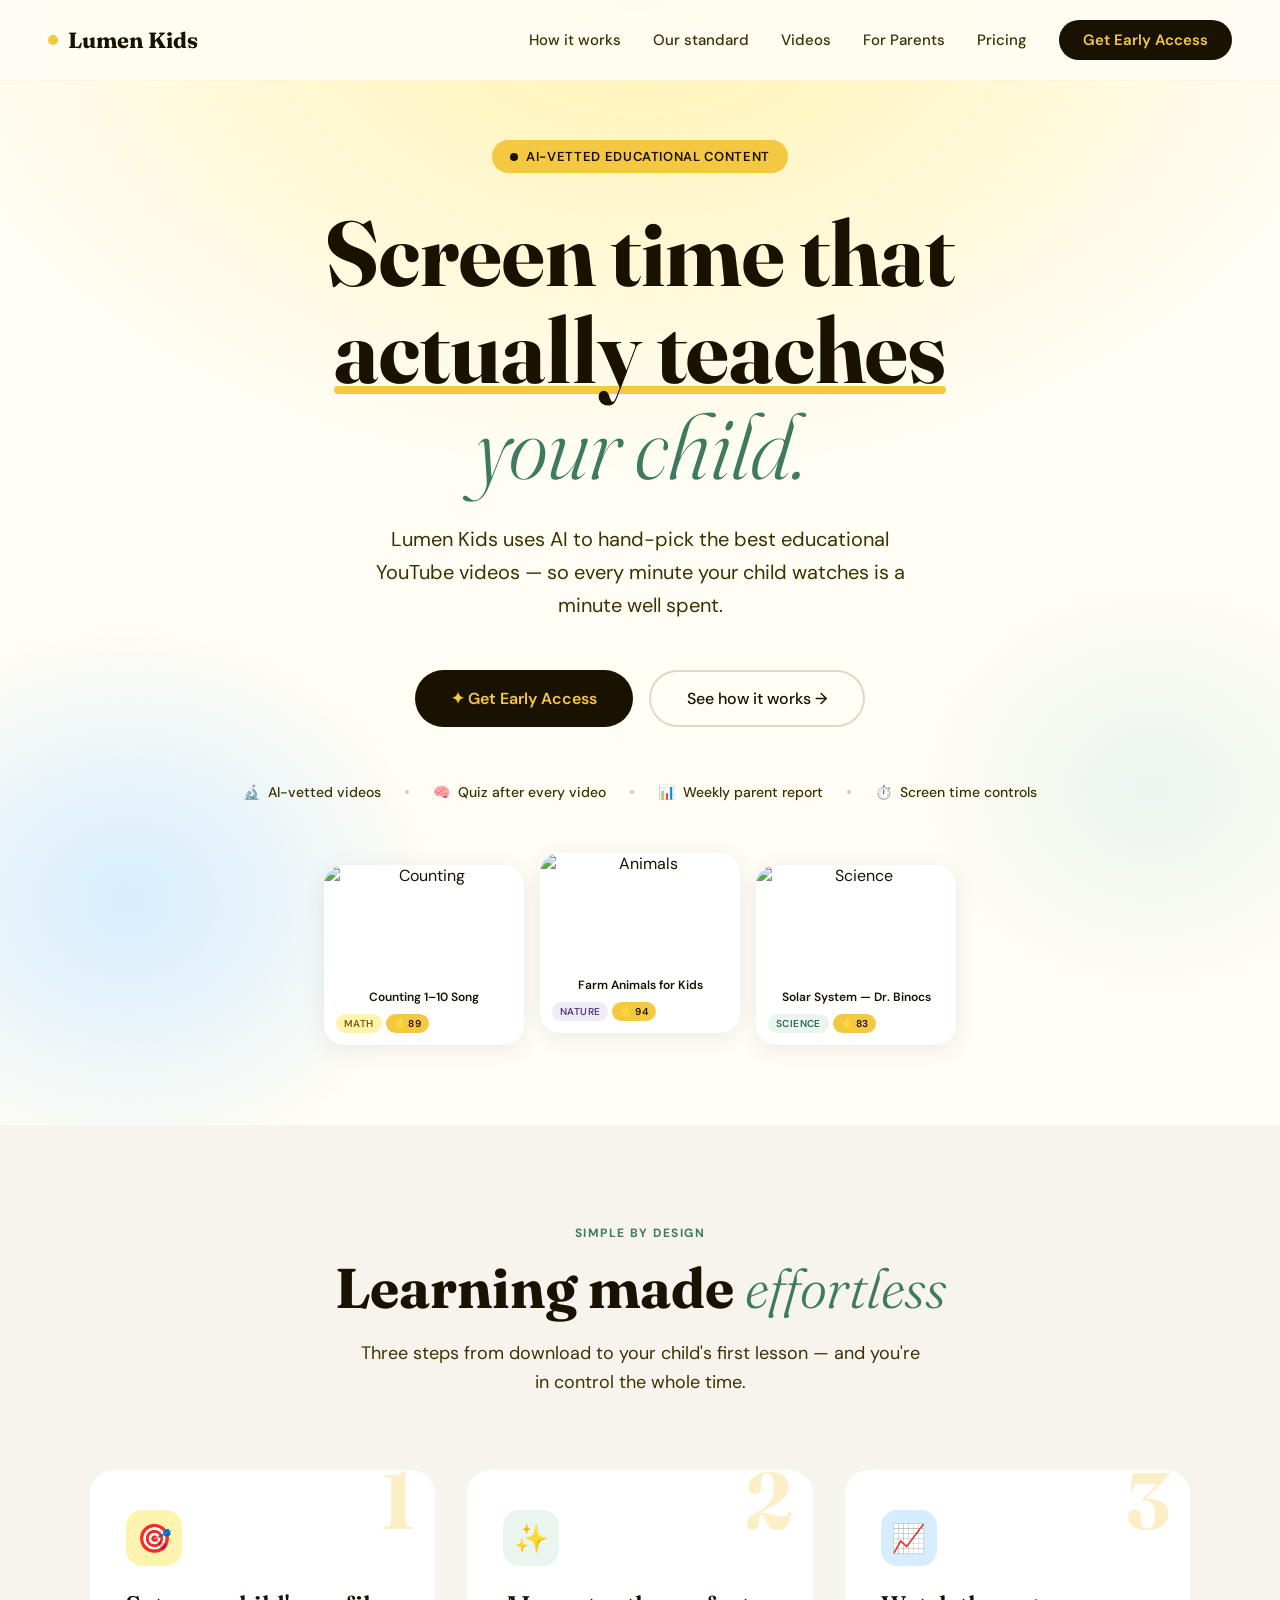
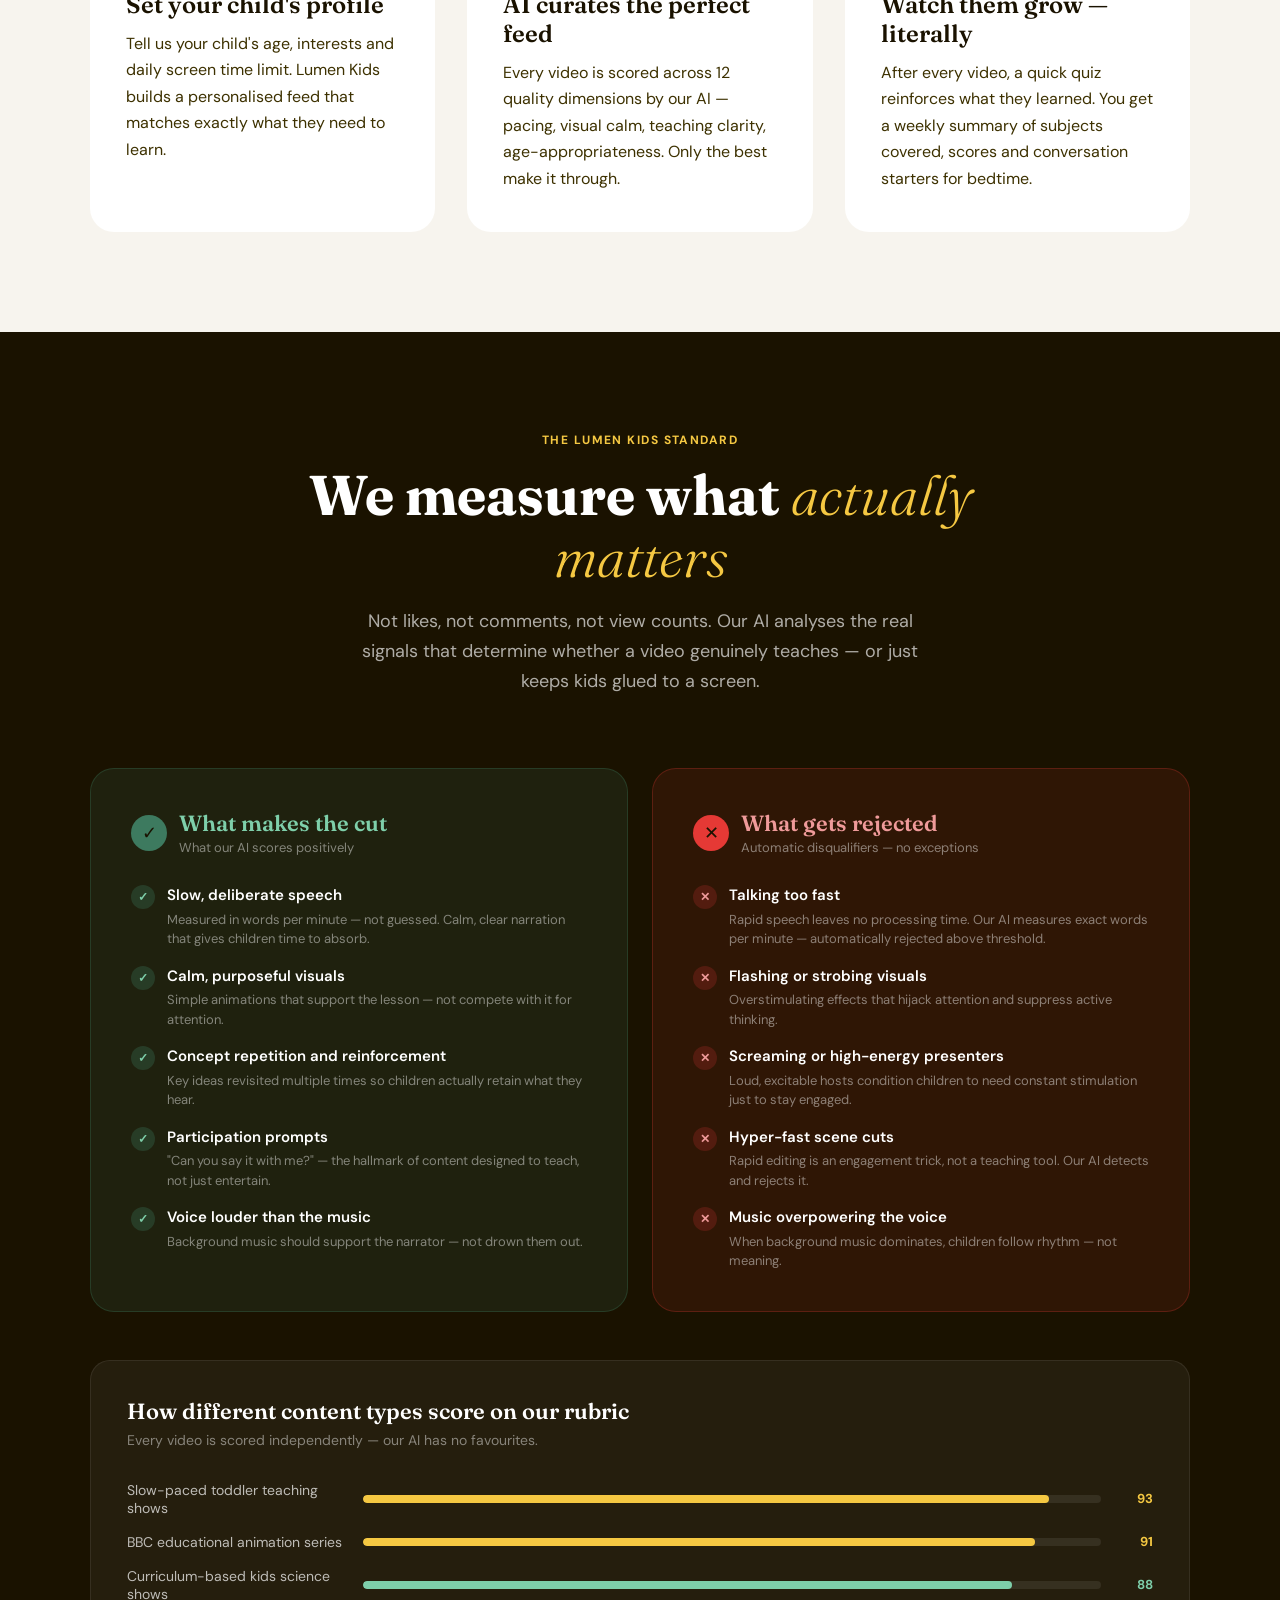
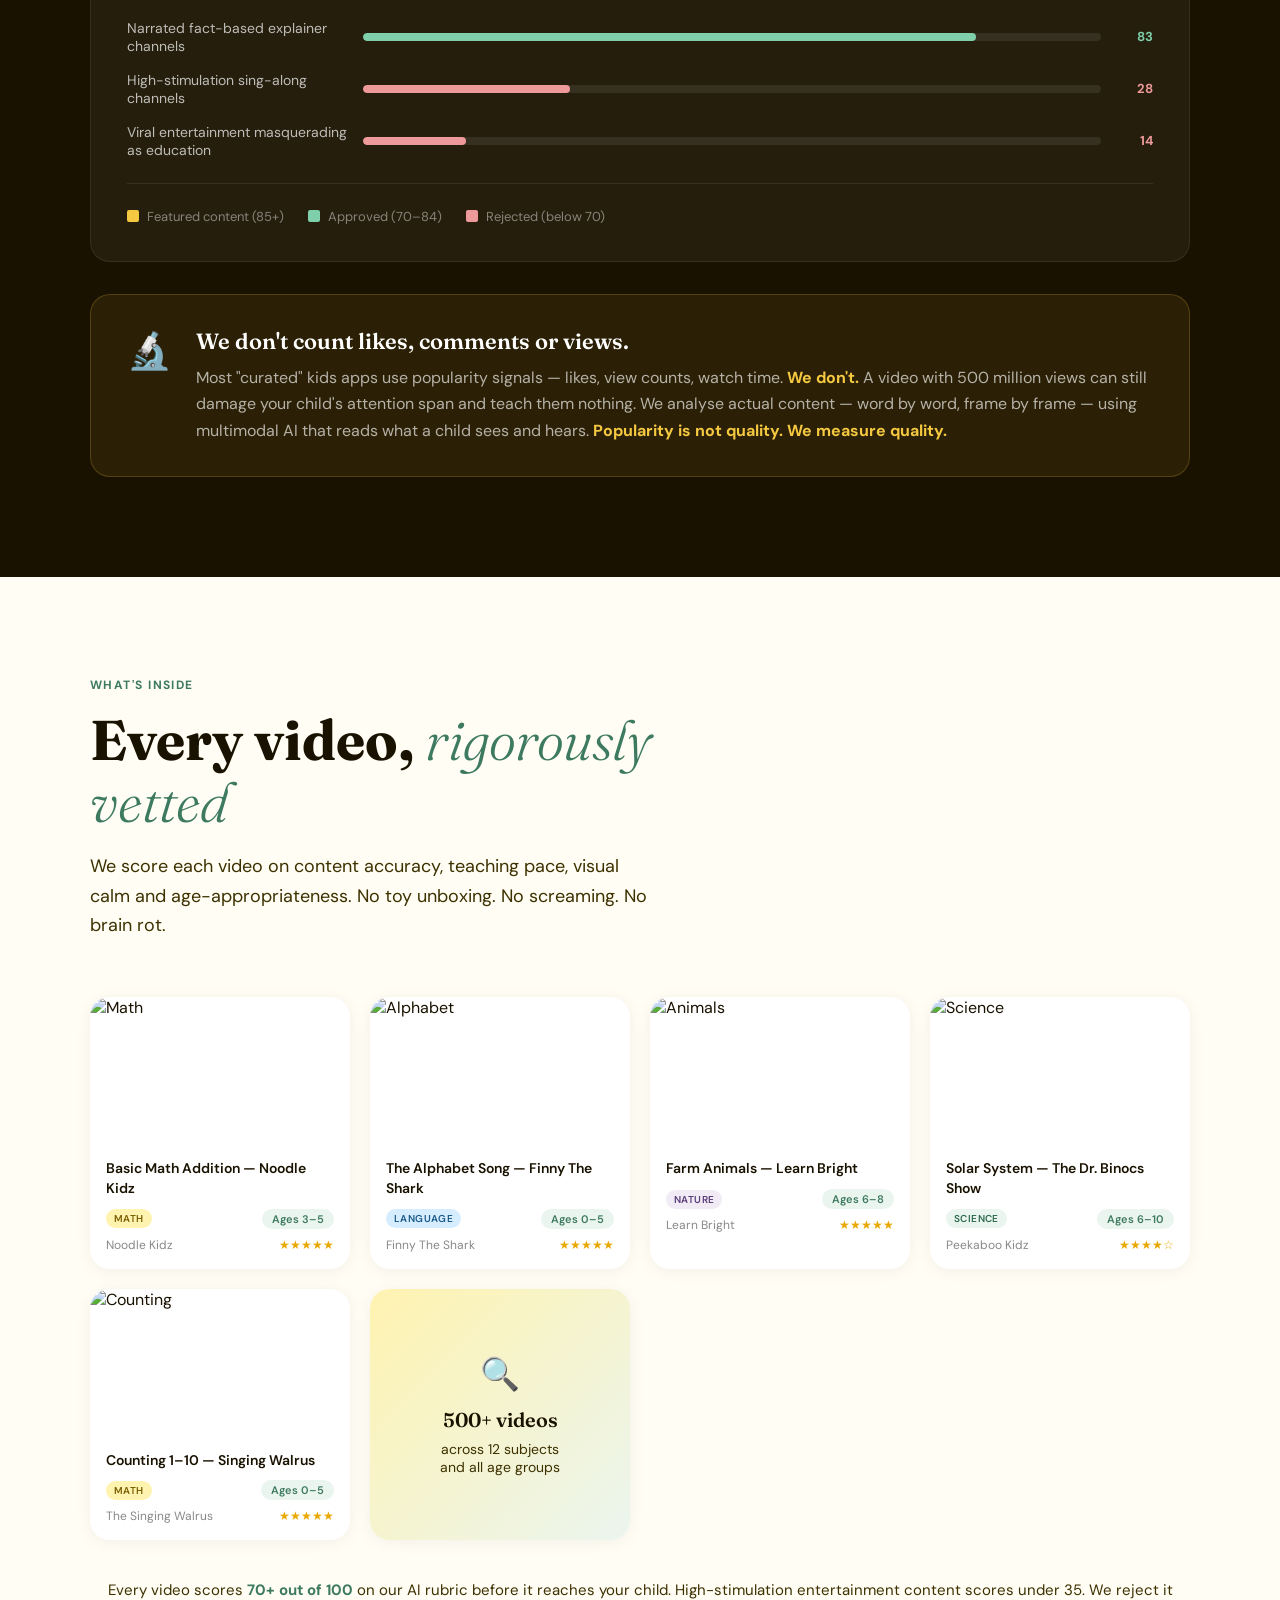
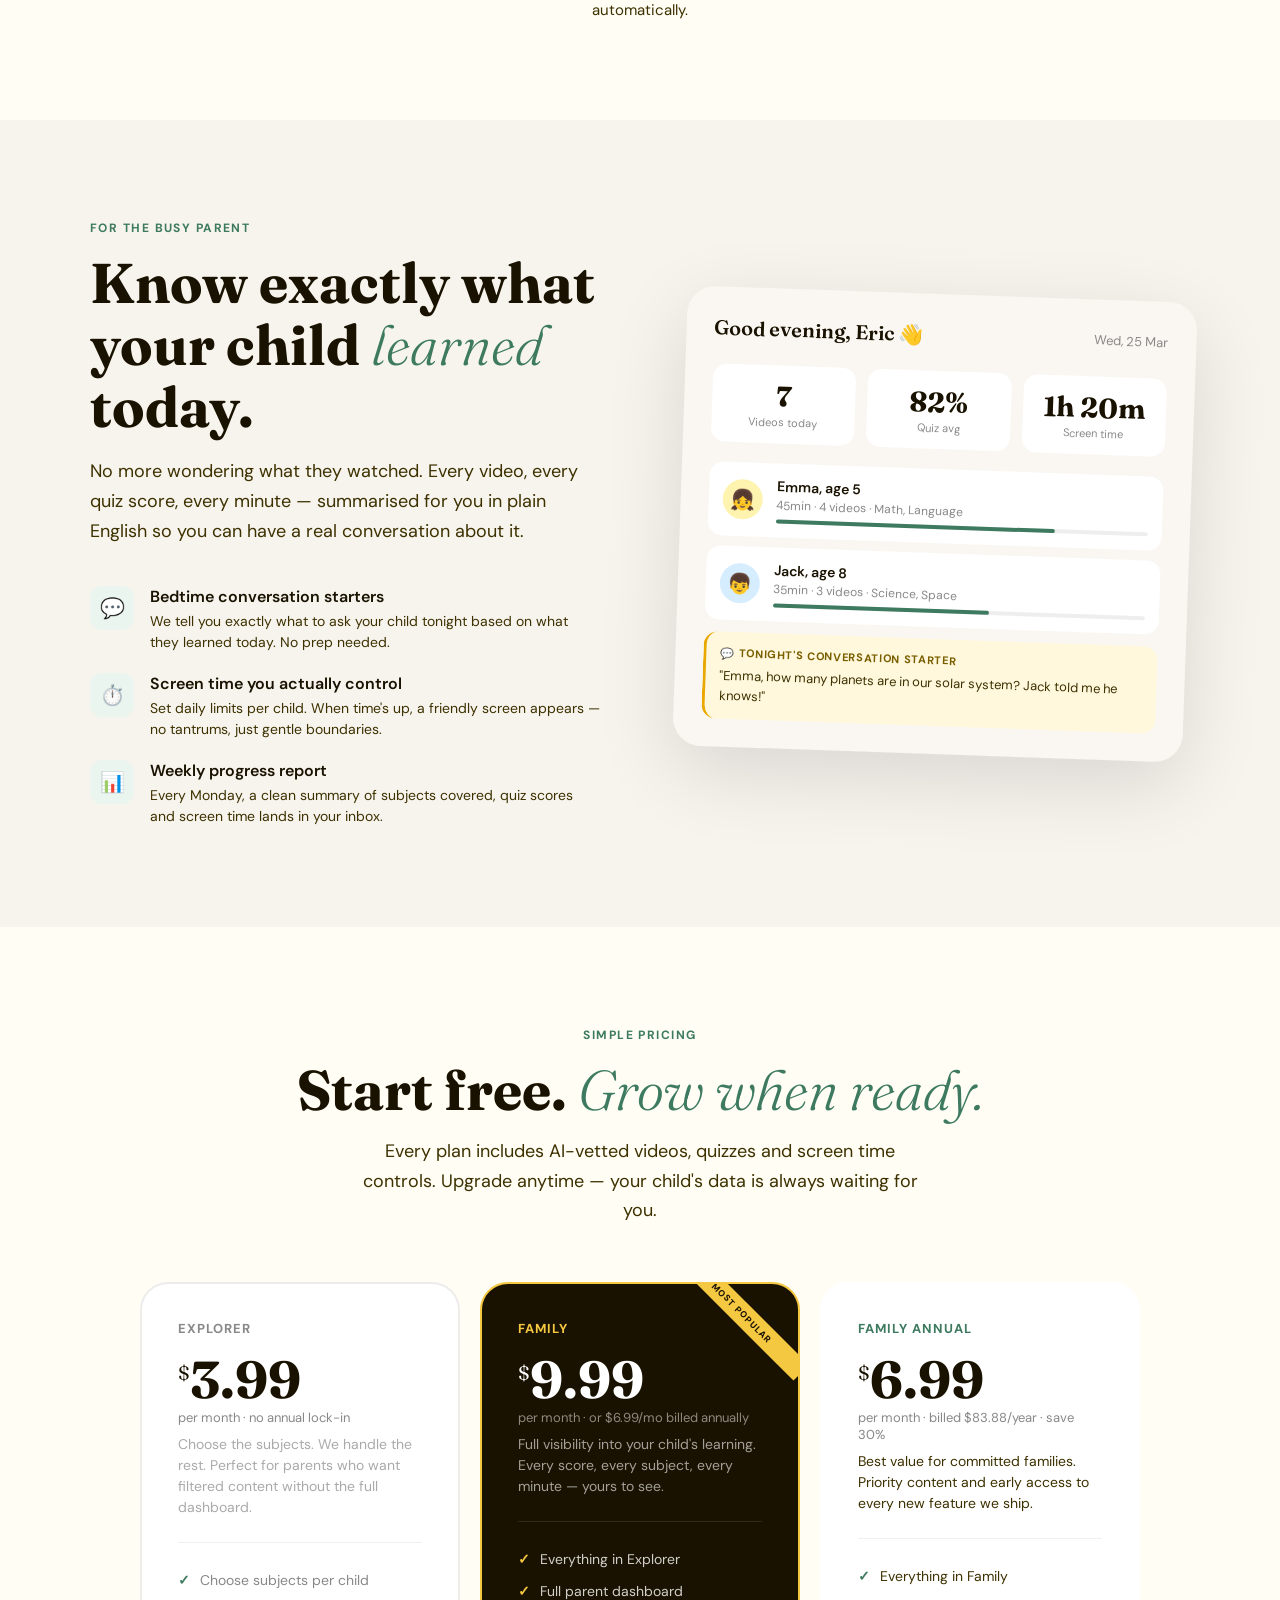
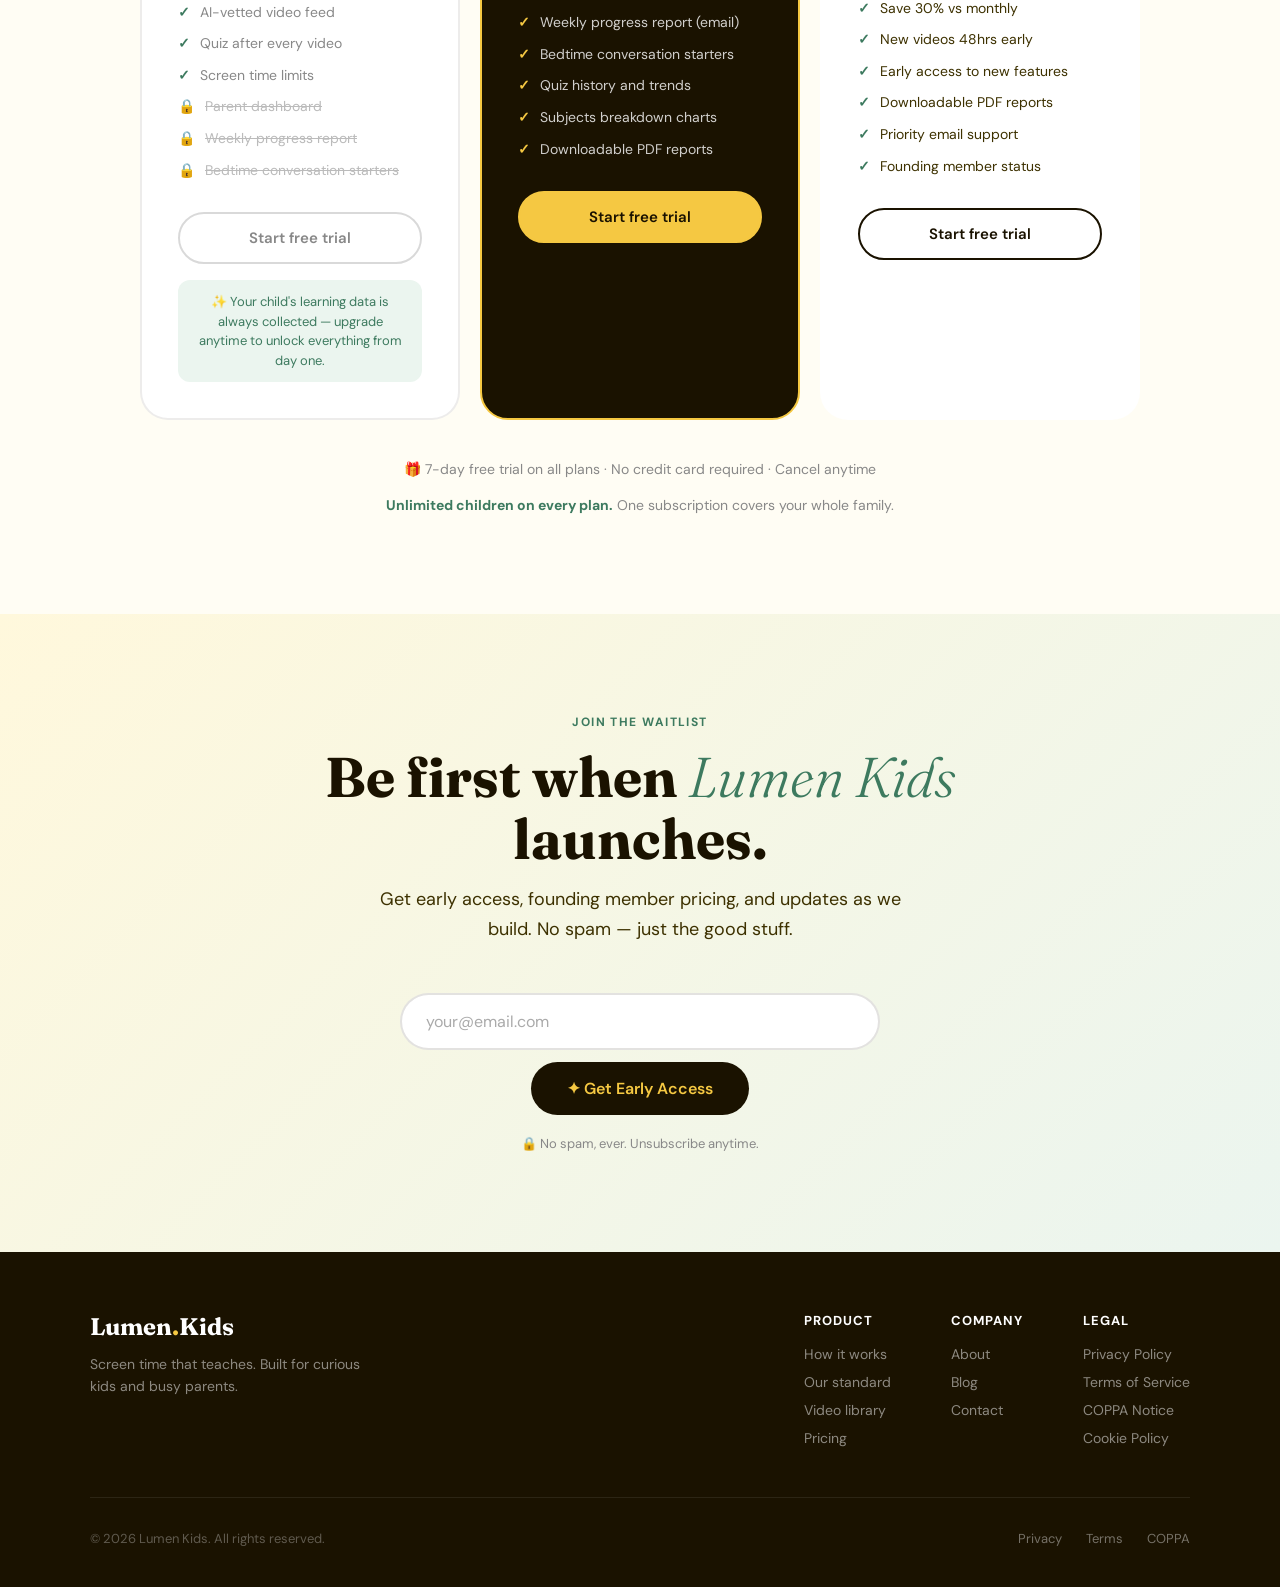
==== index.html @ 971f1ee1 "Add files via upload" ====
<!DOCTYPE html>
<html lang="en">
<head>
<meta charset="UTF-8">
<meta name="viewport" content="width=device-width, initial-scale=1.0">
<title>Lumen Kids — Screen Time That Actually Teaches</title>
<link href="https://fonts.googleapis.com/css2?family=Fraunces:ital,opsz,wght@0,9..144,300;0,9..144,600;0,9..144,700;1,9..144,300&family=DM+Sans:wght@400;500;600&display=swap" rel="stylesheet">
<style>
  *, *::before, *::after { box-sizing: border-box; margin: 0; padding: 0; }
  :root {
    --sun: #F5C842; --sun-deep: #E8A800; --ink: #1A1200; --ink-soft: #3D3100;
    --cream: #FFFDF4; --sage: #3D7A5F; --sage-light: #EBF5EF;
    --coral: #F26B4E; --sky: #D6EDFF; --mist: #F7F4EE;
    --red: #E53935; --red-light: #FFEBEE;
  }
  html { scroll-behavior: smooth; }
  body { font-family: 'DM Sans', sans-serif; background: var(--cream); color: var(--ink); overflow-x: hidden; }

  /* NAV */
  nav { position: fixed; top: 0; left: 0; right: 0; z-index: 100; display: flex; align-items: center; justify-content: space-between; padding: 20px 48px; background: rgba(255,253,244,0.92); backdrop-filter: blur(12px); border-bottom: 1px solid rgba(232,200,64,0.15); }
  .nav-logo { font-family: 'Fraunces', serif; font-size: 22px; font-weight: 700; color: var(--ink); display: flex; align-items: center; gap: 10px; }
  .nav-logo .dot { width: 10px; height: 10px; background: var(--sun); border-radius: 50%; display: inline-block; }
  .nav-links { display: flex; align-items: center; gap: 32px; }
  .nav-links a { text-decoration: none; color: var(--ink-soft); font-size: 15px; font-weight: 500; transition: color 0.2s; }
  .nav-links a:hover { color: var(--ink); }
  .nav-cta { background: var(--ink) !important; color: var(--sun) !important; padding: 10px 24px; border-radius: 100px; font-weight: 600 !important; }
  .nav-cta:hover { opacity: 0.85; }

  /* HERO */
  .hero { min-height: 100vh; display: flex; flex-direction: column; align-items: center; justify-content: center; text-align: center; padding: 140px 24px 80px; position: relative; overflow: hidden; }
  .hero-bg { position: absolute; inset: 0; background: radial-gradient(ellipse 80% 60% at 50% 0%, #FFF3B0 0%, transparent 70%), radial-gradient(ellipse 40% 40% at 10% 80%, #D6EDFF 0%, transparent 60%), radial-gradient(ellipse 30% 30% at 90% 70%, #EBF5EF 0%, transparent 60%); z-index: 0; }
  .hero-badge { display: inline-flex; align-items: center; gap: 8px; background: var(--sun); color: var(--ink); padding: 8px 18px; border-radius: 100px; font-size: 13px; font-weight: 600; letter-spacing: 0.05em; text-transform: uppercase; margin-bottom: 32px; position: relative; z-index: 1; animation: fadeUp 0.6s ease both; }
  .hero-badge .pulse { width: 8px; height: 8px; border-radius: 50%; background: var(--ink); animation: pulse 2s ease infinite; }
  @keyframes pulse { 0%,100%{opacity:1;transform:scale(1)} 50%{opacity:0.4;transform:scale(0.8)} }
  .hero h1 { font-family: 'Fraunces', serif; font-size: clamp(48px, 8vw, 92px); font-weight: 700; line-height: 1.05; color: var(--ink); max-width: 900px; position: relative; z-index: 1; animation: fadeUp 0.6s 0.1s ease both; }
  .hero h1 em { font-style: italic; font-weight: 300; color: var(--sage); }
  .hero h1 .highlight { position: relative; display: inline-block; }
  .hero h1 .highlight::after { content: ''; position: absolute; bottom: 4px; left: 0; right: 0; height: 8px; background: var(--sun); z-index: -1; border-radius: 4px; }
  .hero-sub { font-size: 20px; color: var(--ink-soft); max-width: 560px; line-height: 1.65; margin: 28px auto 48px; position: relative; z-index: 1; animation: fadeUp 0.6s 0.2s ease both; }
  .hero-actions { display: flex; gap: 16px; flex-wrap: wrap; justify-content: center; position: relative; z-index: 1; animation: fadeUp 0.6s 0.3s ease both; }
  .btn-primary { background: var(--ink); color: var(--sun); padding: 16px 36px; border-radius: 100px; font-size: 16px; font-weight: 600; text-decoration: none; border: none; cursor: pointer; transition: transform 0.2s, box-shadow 0.2s; display: inline-flex; align-items: center; gap: 8px; font-family: 'DM Sans', sans-serif; }
  .btn-primary:hover { transform: translateY(-2px); box-shadow: 0 8px 32px rgba(26,18,0,0.2); }
  .btn-secondary { background: transparent; color: var(--ink); padding: 16px 36px; border-radius: 100px; font-size: 16px; font-weight: 500; text-decoration: none; border: 2px solid rgba(26,18,0,0.15); cursor: pointer; transition: border-color 0.2s, background 0.2s; display: inline-flex; align-items: center; gap: 8px; }
  .btn-secondary:hover { border-color: var(--ink); background: var(--mist); }
  .hero-trust { margin-top: 56px; display: flex; align-items: center; gap: 24px; flex-wrap: wrap; justify-content: center; position: relative; z-index: 1; animation: fadeUp 0.6s 0.4s ease both; }
  .trust-item { display: flex; align-items: center; gap: 8px; font-size: 14px; color: var(--ink-soft); font-weight: 500; }
  .trust-divider { width: 4px; height: 4px; border-radius: 50%; background: #ccc; }
  .hero-cards { margin-top: 64px; display: flex; gap: 16px; justify-content: center; flex-wrap: wrap; position: relative; z-index: 1; animation: fadeUp 0.6s 0.5s ease both; }
  .video-card { background: white; border-radius: 20px; overflow: hidden; width: 200px; box-shadow: 0 4px 24px rgba(0,0,0,0.08); transition: transform 0.3s; cursor: pointer; }
  .video-card:nth-child(2) { transform: translateY(-12px); }
  .video-card:hover { transform: translateY(-6px) !important; }
  .video-card img { width: 100%; aspect-ratio: 16/9; object-fit: cover; display: block; }
  .video-card-info { padding: 12px; }
  .video-card-title { font-size: 12px; font-weight: 600; color: var(--ink); line-height: 1.4; margin-bottom: 8px; }
  .video-card-badges { display: flex; gap: 4px; flex-wrap: wrap; }
  .badge { font-size: 10px; font-weight: 600; padding: 3px 8px; border-radius: 100px; text-transform: uppercase; letter-spacing: 0.04em; }
  .badge-math { background: #FFF3B0; color: #7A5F00; }
  .badge-science { background: #EBF5EF; color: #2D6B4F; }
  .badge-language { background: #D6EDFF; color: #1A5A8A; }
  .badge-nature { background: #F0EBF5; color: #5A3D7A; }
  .score-badge { background: var(--sun); color: var(--ink); }

  section { padding: 100px 24px; }
  .section-label { font-size: 12px; font-weight: 700; letter-spacing: 0.12em; text-transform: uppercase; color: var(--sage); margin-bottom: 16px; }
  .section-title { font-family: 'Fraunces', serif; font-size: clamp(36px, 5vw, 56px); font-weight: 700; line-height: 1.1; color: var(--ink); max-width: 700px; }
  .section-title em { font-style: italic; font-weight: 300; color: var(--sage); }
  .section-sub { font-size: 18px; color: var(--ink-soft); line-height: 1.65; max-width: 560px; margin-top: 20px; }
  .container { max-width: 1100px; margin: 0 auto; }

  /* HOW IT WORKS */
  .how { background: var(--mist); }
  .how-header { text-align: center; margin-bottom: 72px; }
  .how-header .section-title { margin: 0 auto; }
  .how-header .section-sub { margin: 20px auto 0; text-align: center; }
  .steps { display: grid; grid-template-columns: repeat(auto-fit, minmax(280px, 1fr)); gap: 32px; }
  .step { background: white; border-radius: 24px; padding: 40px 36px; position: relative; overflow: hidden; transition: transform 0.3s; }
  .step:hover { transform: translateY(-4px); }
  .step-number { font-family: 'Fraunces', serif; font-size: 80px; font-weight: 700; color: var(--sun); opacity: 0.3; position: absolute; top: -10px; right: 20px; line-height: 1; pointer-events: none; }
  .step-icon { width: 56px; height: 56px; border-radius: 16px; display: flex; align-items: center; justify-content: center; font-size: 28px; margin-bottom: 24px; }
  .step:nth-child(1) .step-icon { background: #FFF3B0; }
  .step:nth-child(2) .step-icon { background: #EBF5EF; }
  .step:nth-child(3) .step-icon { background: #D6EDFF; }
  .step h3 { font-family: 'Fraunces', serif; font-size: 24px; font-weight: 600; color: var(--ink); margin-bottom: 12px; }
  .step p { font-size: 16px; color: var(--ink-soft); line-height: 1.65; }

  /* VETTING — YES/NO only, no pipeline details */
  .vet-section { background: var(--ink); padding: 100px 24px; }
  .vet-header { text-align: center; margin-bottom: 72px; }
  .vet-header .section-label { color: var(--sun); }
  .vet-header .section-title { color: white; margin: 0 auto; }
  .vet-header .section-title em { color: var(--sun); }
  .vet-header .section-sub { color: rgba(255,255,255,0.65); margin: 20px auto 0; text-align: center; }

  .vet-compare { display: grid; grid-template-columns: 1fr 1fr; gap: 24px; margin-bottom: 48px; }
  .vet-col { border-radius: 24px; padding: 40px; }
  .vet-col.yes { background: rgba(61,122,95,0.15); border: 1px solid rgba(61,122,95,0.3); }
  .vet-col.no { background: rgba(229,57,53,0.1); border: 1px solid rgba(229,57,53,0.25); }
  .vet-col-header { display: flex; align-items: center; gap: 12px; margin-bottom: 28px; }
  .vet-col-badge { width: 36px; height: 36px; border-radius: 50%; display: flex; align-items: center; justify-content: center; font-size: 18px; flex-shrink: 0; }
  .vet-col.yes .vet-col-badge { background: var(--sage); }
  .vet-col.no .vet-col-badge { background: var(--red); }
  .vet-col-title { font-family: 'Fraunces', serif; font-size: 22px; font-weight: 600; }
  .vet-col.yes .vet-col-title { color: #7ECFAA; }
  .vet-col.no .vet-col-title { color: #EF9A9A; }
  .vet-col-sub { font-size: 13px; color: rgba(255,255,255,0.45); margin-top: 2px; }
  .vet-items { display: flex; flex-direction: column; gap: 16px; }
  .vet-item { display: flex; align-items: flex-start; gap: 12px; }
  .vet-item-dot { width: 24px; height: 24px; border-radius: 50%; display: flex; align-items: center; justify-content: center; font-size: 12px; flex-shrink: 0; margin-top: 1px; font-weight: 700; }
  .vet-col.yes .vet-item-dot { background: rgba(61,122,95,0.3); color: #7ECFAA; }
  .vet-col.no .vet-item-dot { background: rgba(229,57,53,0.2); color: #EF9A9A; }
  .vet-item-text { font-size: 15px; color: rgba(255,255,255,0.85); line-height: 1.5; }
  .vet-item-text strong { color: white; font-weight: 600; }
  .vet-item-text span { font-size: 13px; color: rgba(255,255,255,0.45); display: block; margin-top: 3px; }

  /* Score bars */
  .vet-score-bar { background: rgba(255,255,255,0.05); border: 1px solid rgba(255,255,255,0.08); border-radius: 20px; padding: 36px; margin-bottom: 32px; }
  .vet-score-title { font-family: 'Fraunces', serif; font-size: 22px; font-weight: 600; color: white; margin-bottom: 6px; }
  .vet-score-sub { font-size: 14px; color: rgba(255,255,255,0.45); margin-bottom: 32px; }
  .score-bars { display: flex; flex-direction: column; gap: 16px; }
  .score-row { display: flex; align-items: center; gap: 16px; }
  .score-label { font-size: 14px; color: rgba(255,255,255,0.7); width: 220px; flex-shrink: 0; }
  .score-bar-track { flex: 1; height: 8px; background: rgba(255,255,255,0.08); border-radius: 4px; overflow: hidden; }
  .score-bar-fill { height: 100%; border-radius: 4px; }
  .score-val { font-size: 13px; font-weight: 700; width: 36px; text-align: right; flex-shrink: 0; }
  .score-legend { display: flex; gap: 24px; margin-top: 24px; padding-top: 24px; border-top: 1px solid rgba(255,255,255,0.08); flex-wrap: wrap; }
  .legend-item { display: flex; align-items: center; gap: 8px; font-size: 13px; color: rgba(255,255,255,0.45); }
  .legend-dot { width: 12px; height: 12px; border-radius: 2px; }

  /* not sentiment */
  .not-sentiment { background: rgba(245,200,66,0.08); border: 1px solid rgba(245,200,66,0.2); border-radius: 20px; padding: 32px 36px; display: flex; gap: 24px; align-items: flex-start; }
  .not-sentiment-icon { font-size: 36px; flex-shrink: 0; }
  .not-sentiment-text h4 { font-family: 'Fraunces', serif; font-size: 22px; font-weight: 600; color: white; margin-bottom: 10px; }
  .not-sentiment-text p { font-size: 16px; color: rgba(255,255,255,0.65); line-height: 1.65; }
  .not-sentiment-text p strong { color: var(--sun); }

  /* VIDEO SHOWCASE */
  .showcase { background: var(--cream); }
  .showcase-header { margin-bottom: 56px; }
  .showcase-grid { display: grid; grid-template-columns: repeat(auto-fill, minmax(220px, 1fr)); gap: 20px; }
  .showcase-card { background: white; border-radius: 20px; overflow: hidden; box-shadow: 0 2px 16px rgba(0,0,0,0.06); transition: transform 0.3s, box-shadow 0.3s; cursor: pointer; }
  .showcase-card:hover { transform: translateY(-6px); box-shadow: 0 12px 40px rgba(0,0,0,0.12); }
  .showcase-card img { width: 100%; aspect-ratio: 16/9; object-fit: cover; display: block; }
  .showcase-card-body { padding: 16px; }
  .showcase-card-title { font-size: 14px; font-weight: 600; color: var(--ink); line-height: 1.4; margin-bottom: 10px; display: -webkit-box; -webkit-line-clamp: 2; -webkit-box-orient: vertical; overflow: hidden; }
  .showcase-card-meta { display: flex; align-items: center; justify-content: space-between; gap: 8px; flex-wrap: wrap; }
  .showcase-card-channel { font-size: 12px; color: #888; }
  .stars { color: var(--sun-deep); font-size: 12px; }
  .age-tag { font-size: 11px; font-weight: 600; color: var(--sage); background: var(--sage-light); padding: 3px 10px; border-radius: 100px; }
  .showcase-note { text-align: center; margin-top: 40px; font-size: 15px; color: var(--ink-soft); }
  .showcase-note strong { color: var(--sage); }

  /* DASHBOARD */
  .dashboard-section { background: var(--mist); overflow: hidden; }
  .dashboard-inner { display: grid; grid-template-columns: 1fr 1fr; gap: 80px; align-items: center; }
  .dashboard-features { margin-top: 40px; display: flex; flex-direction: column; gap: 20px; }
  .dash-feature { display: flex; align-items: flex-start; gap: 16px; }
  .dash-feature-icon { width: 44px; height: 44px; border-radius: 12px; background: var(--sage-light); display: flex; align-items: center; justify-content: center; font-size: 20px; flex-shrink: 0; }
  .dash-feature-text h4 { font-size: 16px; font-weight: 600; color: var(--ink); margin-bottom: 4px; }
  .dash-feature-text p { font-size: 14px; color: var(--ink-soft); line-height: 1.5; }
  .dashboard-mockup { background: #FAF7F2; border-radius: 28px; padding: 28px; box-shadow: 0 24px 80px rgba(0,0,0,0.12); transform: rotate(2deg); transition: transform 0.3s; }
  .dashboard-mockup:hover { transform: rotate(0deg); }
  .dash-header { display: flex; align-items: center; justify-content: space-between; margin-bottom: 24px; }
  .dash-greeting { font-family: 'Fraunces', serif; font-size: 20px; font-weight: 600; color: #1A1200; }
  .dash-date { font-size: 13px; color: #888; }
  .dash-cards { display: grid; grid-template-columns: 1fr 1fr 1fr; gap: 12px; margin-bottom: 20px; }
  .dash-stat { background: white; border-radius: 14px; padding: 14px; text-align: center; }
  .dash-stat-value { font-family: 'Fraunces', serif; font-size: 28px; font-weight: 700; color: #1A1200; }
  .dash-stat-label { font-size: 11px; color: #888; margin-top: 2px; }
  .dash-children { display: flex; flex-direction: column; gap: 10px; }
  .dash-child { background: white; border-radius: 14px; padding: 14px; display: flex; align-items: center; gap: 14px; }
  .dash-avatar { width: 40px; height: 40px; border-radius: 50%; display: flex; align-items: center; justify-content: center; font-size: 20px; flex-shrink: 0; }
  .dash-avatar.emma { background: #FFF3B0; }
  .dash-avatar.jack { background: #D6EDFF; }
  .dash-child-info { flex: 1; }
  .dash-child-name { font-size: 14px; font-weight: 600; color: #1A1200; }
  .dash-child-stat { font-size: 12px; color: #888; margin-top: 2px; }
  .dash-progress { height: 4px; background: #EEE; border-radius: 2px; margin-top: 6px; }
  .dash-progress-fill { height: 100%; border-radius: 2px; background: #3D7A5F; }
  .dash-convo { background: #FFF8DC; border-radius: 14px; padding: 14px; margin-top: 12px; border-left: 3px solid #E8A800; }
  .dash-convo-label { font-size: 11px; font-weight: 700; color: #7A5F00; text-transform: uppercase; letter-spacing: 0.06em; margin-bottom: 6px; }
  .dash-convo-q { font-size: 13px; color: #3D3100; line-height: 1.5; }

  /* PRICING */
  .pricing { background: var(--cream); }
  .pricing-header { text-align: center; margin-bottom: 56px; }
  .pricing-header .section-title { margin: 0 auto; }
  .pricing-toggle { display: inline-flex; background: white; border-radius: 100px; padding: 4px; margin-top: 32px; gap: 4px; box-shadow: 0 2px 12px rgba(0,0,0,0.08); }
  .toggle-btn { padding: 10px 24px; border-radius: 100px; border: none; font-size: 14px; font-weight: 600; cursor: pointer; transition: all 0.2s; background: transparent; color: var(--ink-soft); font-family: 'DM Sans', sans-serif; }
  .toggle-btn.active { background: var(--ink); color: var(--sun); }
  .save-tag { background: var(--sage); color: white; font-size: 11px; font-weight: 700; padding: 3px 10px; border-radius: 100px; margin-left: 8px; vertical-align: middle; }
  .pricing-cards { display: grid; grid-template-columns: repeat(3, 1fr); gap: 20px; max-width: 1000px; margin: 0 auto; }
  .pricing-card { background: white; border-radius: 28px; padding: 36px; border: 2px solid transparent; transition: transform 0.3s; position: relative; overflow: hidden; }
  .pricing-card:hover { transform: translateY(-4px); }
  .pricing-card.featured { background: var(--ink); border-color: var(--sun); }
  .pricing-card.featured::before { content: 'MOST POPULAR'; position: absolute; top: 18px; right: -28px; background: var(--sun); color: var(--ink); font-size: 9px; font-weight: 800; letter-spacing: 0.1em; padding: 5px 44px; transform: rotate(45deg); }
  .pricing-card.entry { border: 2px solid rgba(26,18,0,0.08); }
  .plan-name { font-size: 13px; font-weight: 700; letter-spacing: 0.08em; text-transform: uppercase; color: var(--sage); margin-bottom: 16px; }
  .pricing-card.featured .plan-name { color: var(--sun); }
  .pricing-card.entry .plan-name { color: #888; }
  .plan-price { font-family: 'Fraunces', serif; font-size: 52px; font-weight: 700; color: var(--ink); line-height: 1; }
  .pricing-card.featured .plan-price { color: white; }
  .plan-price sup { font-size: 20px; font-weight: 400; vertical-align: top; margin-top: 10px; display: inline-block; }
  .plan-period { font-size: 13px; color: #888; margin-top: 4px; margin-bottom: 8px; }
  .pricing-card.featured .plan-period { color: rgba(255,255,255,0.5); }
  .plan-tagline { font-size: 14px; color: var(--ink-soft); margin-bottom: 28px; line-height: 1.5; padding-bottom: 24px; border-bottom: 1px solid rgba(0,0,0,0.06); }
  .pricing-card.featured .plan-tagline { color: rgba(255,255,255,0.6); border-bottom-color: rgba(255,255,255,0.1); }
  .pricing-card.entry .plan-tagline { color: #aaa; }
  .plan-features { list-style: none; display: flex; flex-direction: column; gap: 12px; margin-bottom: 32px; }
  .plan-features li { font-size: 14px; color: var(--ink-soft); display: flex; align-items: flex-start; gap: 10px; line-height: 1.4; }
  .pricing-card.featured .plan-features li { color: rgba(255,255,255,0.8); }
  .pricing-card.entry .plan-features li { color: #888; }
  .check { color: var(--sage); font-weight: 700; flex-shrink: 0; }
  .pricing-card.featured .check { color: var(--sun); }
  .lock { color: #ccc; flex-shrink: 0; }
  .lock-text { color: #bbb !important; text-decoration: line-through; }
  .plan-btn { width: 100%; padding: 14px; border-radius: 100px; border: 2px solid var(--ink); background: transparent; font-size: 15px; font-weight: 600; color: var(--ink); cursor: pointer; transition: all 0.2s; font-family: 'DM Sans', sans-serif; }
  .plan-btn:hover { background: var(--ink); color: var(--sun); }
  .pricing-card.featured .plan-btn { background: var(--sun); color: var(--ink); border-color: var(--sun); }
  .pricing-card.featured .plan-btn:hover { background: var(--sun-deep); border-color: var(--sun-deep); }
  .pricing-card.entry .plan-btn { border-color: rgba(0,0,0,0.15); color: #888; }
  .pricing-card.entry .plan-btn:hover { background: var(--mist); color: var(--ink); border-color: var(--ink); }
  .upgrade-note { background: var(--sage-light); border-radius: 12px; padding: 12px 16px; margin-top: 16px; font-size: 13px; color: var(--sage); line-height: 1.5; text-align: center; }
  .pricing-footer { text-align: center; margin-top: 40px; font-size: 14px; color: #888; }
  .pricing-footer strong { color: var(--sage); }

  /* WAITLIST */
  .waitlist { background: linear-gradient(135deg, #FFF8DC 0%, #EBF5EF 100%); text-align: center; padding: 100px 24px; }
  .waitlist .section-title { margin: 0 auto 16px; }
  .waitlist .section-sub { margin: 0 auto 48px; text-align: center; }
  .email-form { display: flex; gap: 12px; max-width: 480px; margin: 0 auto; flex-wrap: wrap; justify-content: center; }
  .email-input { flex: 1; min-width: 260px; padding: 16px 24px; border-radius: 100px; border: 2px solid rgba(26,18,0,0.12); font-size: 16px; font-family: 'DM Sans', sans-serif; outline: none; background: white; transition: border-color 0.2s; }
  .email-input:focus { border-color: var(--sage); }
  .email-input::placeholder { color: #aaa; }
  .waitlist-note { margin-top: 20px; font-size: 13px; color: #888; }

  /* FOOTER */
  footer { background: var(--ink); color: rgba(255,255,255,0.6); padding: 60px 24px 40px; }
  .footer-inner { max-width: 1100px; margin: 0 auto; display: flex; justify-content: space-between; align-items: flex-start; flex-wrap: wrap; gap: 40px; padding-bottom: 40px; border-bottom: 1px solid rgba(255,255,255,0.08); }
  .footer-brand { max-width: 280px; }
  .footer-logo { font-family: 'Fraunces', serif; font-size: 24px; font-weight: 700; color: white; margin-bottom: 12px; }
  .footer-logo .dot { color: var(--sun); }
  .footer-tagline { font-size: 14px; line-height: 1.6; color: rgba(255,255,255,0.5); }
  .footer-links { display: flex; gap: 60px; flex-wrap: wrap; }
  .footer-col h5 { font-size: 13px; font-weight: 700; color: white; text-transform: uppercase; letter-spacing: 0.08em; margin-bottom: 16px; }
  .footer-col a { display: block; font-size: 14px; color: rgba(255,255,255,0.5); text-decoration: none; margin-bottom: 10px; transition: color 0.2s; }
  .footer-col a:hover { color: var(--sun); }
  .footer-bottom { max-width: 1100px; margin: 32px auto 0; display: flex; justify-content: space-between; align-items: center; flex-wrap: wrap; gap: 16px; font-size: 13px; }
  .footer-legal { display: flex; gap: 24px; }
  .footer-legal a { color: rgba(255,255,255,0.4); text-decoration: none; }
  .footer-legal a:hover { color: var(--sun); }
  .footer-copy { color: rgba(255,255,255,0.3); }

  @keyframes fadeUp { from{opacity:0;transform:translateY(24px)} to{opacity:1;transform:translateY(0)} }

  @media (max-width: 900px) {
    .pricing-cards { grid-template-columns: 1fr; max-width: 420px; }
    .dashboard-inner { grid-template-columns: 1fr; }
    .dashboard-mockup { transform: none; }
    .vet-compare { grid-template-columns: 1fr; }
  }
  @media (max-width: 768px) {
    nav { padding: 16px 20px; }
    .nav-links { display: none; }
    .hero-cards { display: none; }
    .footer-inner { flex-direction: column; }
    .not-sentiment { flex-direction: column; }
  }
</style>
</head>
<body>

<!-- NAV -->
<nav>
  <div class="nav-logo"><span class="dot"></span>Lumen Kids</div>
  <div class="nav-links">
    <a href="#how">How it works</a>
    <a href="#vet">Our standard</a>
    <a href="#videos">Videos</a>
    <a href="#dashboard">For Parents</a>
    <a href="#pricing">Pricing</a>
    <a href="#waitlist" class="nav-cta">Get Early Access</a>
  </div>
</nav>

<!-- HERO -->
<section class="hero">
  <div class="hero-bg"></div>
  <div class="hero-badge"><span class="pulse"></span>AI-vetted educational content</div>
  <h1>Screen time that<br><span class="highlight">actually teaches</span><br><em>your child.</em></h1>
  <p class="hero-sub">Lumen Kids uses AI to hand-pick the best educational YouTube videos — so every minute your child watches is a minute well spent.</p>
  <div class="hero-actions">
    <a href="#waitlist" class="btn-primary">✦ Get Early Access</a>
    <a href="#how" class="btn-secondary">See how it works →</a>
  </div>
  <div class="hero-trust">
    <div class="trust-item"><span>🔬</span><span>AI-vetted videos</span></div>
    <div class="trust-divider"></div>
    <div class="trust-item"><span>🧠</span><span>Quiz after every video</span></div>
    <div class="trust-divider"></div>
    <div class="trust-item"><span>📊</span><span>Weekly parent report</span></div>
    <div class="trust-divider"></div>
    <div class="trust-item"><span>⏱️</span><span>Screen time controls</span></div>
  </div>
  <div class="hero-cards">
    <div class="video-card">
      <img src="https://img.youtube.com/vi/DR-cfDsHCGA/mqdefault.jpg" alt="Counting">
      <div class="video-card-info">
        <div class="video-card-title">Counting 1–10 Song</div>
        <div class="video-card-badges"><span class="badge badge-math">Math</span><span class="badge score-badge">⭐ 89</span></div>
      </div>
    </div>
    <div class="video-card">
      <img src="https://img.youtube.com/vi/zFtMamMUAVw/mqdefault.jpg" alt="Animals">
      <div class="video-card-info">
        <div class="video-card-title">Farm Animals for Kids</div>
        <div class="video-card-badges"><span class="badge badge-nature">Nature</span><span class="badge score-badge">⭐ 94</span></div>
      </div>
    </div>
    <div class="video-card">
      <img src="https://img.youtube.com/vi/w36yxLgwUOc/mqdefault.jpg" alt="Science">
      <div class="video-card-info">
        <div class="video-card-title">Solar System — Dr. Binocs</div>
        <div class="video-card-badges"><span class="badge badge-science">Science</span><span class="badge score-badge">⭐ 83</span></div>
      </div>
    </div>
  </div>
</section>

<!-- HOW IT WORKS -->
<section class="how" id="how">
  <div class="container">
    <div class="how-header">
      <div class="section-label">Simple by design</div>
      <h2 class="section-title">Learning made <em>effortless</em></h2>
      <p class="section-sub">Three steps from download to your child's first lesson — and you're in control the whole time.</p>
    </div>
    <div class="steps">
      <div class="step">
        <div class="step-number">1</div>
        <div class="step-icon">🎯</div>
        <h3>Set your child's profile</h3>
        <p>Tell us your child's age, interests and daily screen time limit. Lumen Kids builds a personalised feed that matches exactly what they need to learn.</p>
      </div>
      <div class="step">
        <div class="step-number">2</div>
        <div class="step-icon">✨</div>
        <h3>AI curates the perfect feed</h3>
        <p>Every video is scored across 12 quality dimensions by our AI — pacing, visual calm, teaching clarity, age-appropriateness. Only the best make it through.</p>
      </div>
      <div class="step">
        <div class="step-number">3</div>
        <div class="step-icon">📈</div>
        <h3>Watch them grow — literally</h3>
        <p>After every video, a quick quiz reinforces what they learned. You get a weekly summary of subjects covered, scores and conversation starters for bedtime.</p>
      </div>
    </div>
  </div>
</section>

<!-- OUR STANDARD — YES/NO vetting (no pipeline tech details) -->
<section class="vet-section" id="vet">
  <div class="container">
    <div class="vet-header">
      <div class="section-label">The Lumen Kids standard</div>
      <h2 class="section-title">We measure what <em>actually matters</em></h2>
      <p class="section-sub">Not likes, not comments, not view counts. Our AI analyses the real signals that determine whether a video genuinely teaches — or just keeps kids glued to a screen.</p>
    </div>

    <div class="vet-compare">
      <div class="vet-col yes">
        <div class="vet-col-header">
          <div class="vet-col-badge">✓</div>
          <div>
            <div class="vet-col-title">What makes the cut</div>
            <div class="vet-col-sub">What our AI scores positively</div>
          </div>
        </div>
        <div class="vet-items">
          <div class="vet-item">
            <div class="vet-item-dot">✓</div>
            <div class="vet-item-text">
              <strong>Slow, deliberate speech</strong>
              <span>Measured in words per minute — not guessed. Calm, clear narration that gives children time to absorb.</span>
            </div>
          </div>
          <div class="vet-item">
            <div class="vet-item-dot">✓</div>
            <div class="vet-item-text">
              <strong>Calm, purposeful visuals</strong>
              <span>Simple animations that support the lesson — not compete with it for attention.</span>
            </div>
          </div>
          <div class="vet-item">
            <div class="vet-item-dot">✓</div>
            <div class="vet-item-text">
              <strong>Concept repetition and reinforcement</strong>
              <span>Key ideas revisited multiple times so children actually retain what they hear.</span>
            </div>
          </div>
          <div class="vet-item">
            <div class="vet-item-dot">✓</div>
            <div class="vet-item-text">
              <strong>Participation prompts</strong>
              <span>"Can you say it with me?" — the hallmark of content designed to teach, not just entertain.</span>
            </div>
          </div>
          <div class="vet-item">
            <div class="vet-item-dot">✓</div>
            <div class="vet-item-text">
              <strong>Voice louder than the music</strong>
              <span>Background music should support the narrator — not drown them out.</span>
            </div>
          </div>
        </div>
      </div>

      <div class="vet-col no">
        <div class="vet-col-header">
          <div class="vet-col-badge">✕</div>
          <div>
            <div class="vet-col-title">What gets rejected</div>
            <div class="vet-col-sub">Automatic disqualifiers — no exceptions</div>
          </div>
        </div>
        <div class="vet-items">
          <div class="vet-item">
            <div class="vet-item-dot">✕</div>
            <div class="vet-item-text">
              <strong>Talking too fast</strong>
              <span>Rapid speech leaves no processing time. Our AI measures exact words per minute — automatically rejected above threshold.</span>
            </div>
          </div>
          <div class="vet-item">
            <div class="vet-item-dot">✕</div>
            <div class="vet-item-text">
              <strong>Flashing or strobing visuals</strong>
              <span>Overstimulating effects that hijack attention and suppress active thinking.</span>
            </div>
          </div>
          <div class="vet-item">
            <div class="vet-item-dot">✕</div>
            <div class="vet-item-text">
              <strong>Screaming or high-energy presenters</strong>
              <span>Loud, excitable hosts condition children to need constant stimulation just to stay engaged.</span>
            </div>
          </div>
          <div class="vet-item">
            <div class="vet-item-dot">✕</div>
            <div class="vet-item-text">
              <strong>Hyper-fast scene cuts</strong>
              <span>Rapid editing is an engagement trick, not a teaching tool. Our AI detects and rejects it.</span>
            </div>
          </div>
          <div class="vet-item">
            <div class="vet-item-dot">✕</div>
            <div class="vet-item-text">
              <strong>Music overpowering the voice</strong>
              <span>When background music dominates, children follow rhythm — not meaning.</span>
            </div>
          </div>
        </div>
      </div>
    </div>

    <!-- Score comparison — no channel names, described by type -->
    <div class="vet-score-bar">
      <div class="vet-score-title">How different content types score on our rubric</div>
      <div class="vet-score-sub">Every video is scored independently — our AI has no favourites.</div>
      <div class="score-bars">
        <div class="score-row">
          <div class="score-label">Slow-paced toddler teaching shows</div>
          <div class="score-bar-track"><div class="score-bar-fill" style="width:93%;background:#F5C842"></div></div>
          <div class="score-val" style="color:#F5C842">93</div>
        </div>
        <div class="score-row">
          <div class="score-label">BBC educational animation series</div>
          <div class="score-bar-track"><div class="score-bar-fill" style="width:91%;background:#F5C842"></div></div>
          <div class="score-val" style="color:#F5C842">91</div>
        </div>
        <div class="score-row">
          <div class="score-label">Curriculum-based kids science shows</div>
          <div class="score-bar-track"><div class="score-bar-fill" style="width:88%;background:#7ECFAA"></div></div>
          <div class="score-val" style="color:#7ECFAA">88</div>
        </div>
        <div class="score-row">
          <div class="score-label">Narrated fact-based explainer channels</div>
          <div class="score-bar-track"><div class="score-bar-fill" style="width:83%;background:#7ECFAA"></div></div>
          <div class="score-val" style="color:#7ECFAA">83</div>
        </div>
        <div class="score-row">
          <div class="score-label">High-stimulation sing-along channels</div>
          <div class="score-bar-track"><div class="score-bar-fill" style="width:28%;background:#EF9A9A"></div></div>
          <div class="score-val" style="color:#EF9A9A">28</div>
        </div>
        <div class="score-row">
          <div class="score-label">Viral entertainment masquerading as education</div>
          <div class="score-bar-track"><div class="score-bar-fill" style="width:14%;background:#EF9A9A"></div></div>
          <div class="score-val" style="color:#EF9A9A">14</div>
        </div>
      </div>
      <div class="score-legend">
        <div class="legend-item"><div class="legend-dot" style="background:#F5C842"></div>Featured content (85+)</div>
        <div class="legend-item"><div class="legend-dot" style="background:#7ECFAA"></div>Approved (70–84)</div>
        <div class="legend-item"><div class="legend-dot" style="background:#EF9A9A"></div>Rejected (below 70)</div>
      </div>
    </div>

    <div class="not-sentiment">
      <div class="not-sentiment-icon">🔬</div>
      <div class="not-sentiment-text">
        <h4>We don't count likes, comments or views.</h4>
        <p>
          Most "curated" kids apps use popularity signals — likes, view counts, watch time. 
          <strong>We don't.</strong> A video with 500 million views can still damage your child's attention span and teach them nothing. 
          We analyse actual content — word by word, frame by frame — using multimodal AI that reads 
          what a child sees and hears. <strong>Popularity is not quality. We measure quality.</strong>
        </p>
      </div>
    </div>
  </div>
</section>

<!-- VIDEO SHOWCASE -->
<section class="showcase" id="videos">
  <div class="container">
    <div class="showcase-header">
      <div class="section-label">What's inside</div>
      <h2 class="section-title">Every video, <em>rigorously vetted</em></h2>
      <p class="section-sub">We score each video on content accuracy, teaching pace, visual calm and age-appropriateness. No toy unboxing. No screaming. No brain rot.</p>
    </div>
    <div class="showcase-grid">
      <div class="showcase-card">
        <img src="https://img.youtube.com/vi/mjlsSYLLOSE/mqdefault.jpg" alt="Math">
        <div class="showcase-card-body">
          <div class="showcase-card-title">Basic Math Addition — Noodle Kidz</div>
          <div class="showcase-card-meta"><span class="badge badge-math">Math</span><span class="age-tag">Ages 3–5</span></div>
          <div class="showcase-card-meta" style="margin-top:8px"><span class="showcase-card-channel">Noodle Kidz</span><span class="stars">★★★★★</span></div>
        </div>
      </div>
      <div class="showcase-card">
        <img src="https://img.youtube.com/vi/ccEpTTZW34g/mqdefault.jpg" alt="Alphabet">
        <div class="showcase-card-body">
          <div class="showcase-card-title">The Alphabet Song — Finny The Shark</div>
          <div class="showcase-card-meta"><span class="badge badge-language">Language</span><span class="age-tag">Ages 0–5</span></div>
          <div class="showcase-card-meta" style="margin-top:8px"><span class="showcase-card-channel">Finny The Shark</span><span class="stars">★★★★★</span></div>
        </div>
      </div>
      <div class="showcase-card">
        <img src="https://img.youtube.com/vi/zFtMamMUAVw/mqdefault.jpg" alt="Animals">
        <div class="showcase-card-body">
          <div class="showcase-card-title">Farm Animals — Learn Bright</div>
          <div class="showcase-card-meta"><span class="badge badge-nature">Nature</span><span class="age-tag">Ages 6–8</span></div>
          <div class="showcase-card-meta" style="margin-top:8px"><span class="showcase-card-channel">Learn Bright</span><span class="stars">★★★★★</span></div>
        </div>
      </div>
      <div class="showcase-card">
        <img src="https://img.youtube.com/vi/w36yxLgwUOc/mqdefault.jpg" alt="Science">
        <div class="showcase-card-body">
          <div class="showcase-card-title">Solar System — The Dr. Binocs Show</div>
          <div class="showcase-card-meta"><span class="badge badge-science">Science</span><span class="age-tag">Ages 6–10</span></div>
          <div class="showcase-card-meta" style="margin-top:8px"><span class="showcase-card-channel">Peekaboo Kidz</span><span class="stars">★★★★☆</span></div>
        </div>
      </div>
      <div class="showcase-card">
        <img src="https://img.youtube.com/vi/DR-cfDsHCGA/mqdefault.jpg" alt="Counting">
        <div class="showcase-card-body">
          <div class="showcase-card-title">Counting 1–10 — Singing Walrus</div>
          <div class="showcase-card-meta"><span class="badge badge-math">Math</span><span class="age-tag">Ages 0–5</span></div>
          <div class="showcase-card-meta" style="margin-top:8px"><span class="showcase-card-channel">The Singing Walrus</span><span class="stars">★★★★★</span></div>
        </div>
      </div>
      <div class="showcase-card" style="background:linear-gradient(135deg,#FFF3B0,#EBF5EF);display:flex;align-items:center;justify-content:center;text-align:center;padding:32px;min-height:200px;">
        <div>
          <div style="font-size:32px;margin-bottom:12px">🔍</div>
          <div style="font-family:'Fraunces',serif;font-size:20px;font-weight:600;color:var(--ink);margin-bottom:8px">500+ videos</div>
          <div style="font-size:14px;color:var(--ink-soft)">across 12 subjects<br>and all age groups</div>
        </div>
      </div>
    </div>
    <p class="showcase-note">Every video scores <strong>70+ out of 100</strong> on our AI rubric before it reaches your child. High-stimulation entertainment content scores under 35. We reject it automatically.</p>
  </div>
</section>

<!-- DASHBOARD PREVIEW -->
<section class="dashboard-section" id="dashboard">
  <div class="container">
    <div class="dashboard-inner">
      <div class="dashboard-text">
        <div class="section-label">For the busy parent</div>
        <h2 class="section-title">Know exactly what your child <em>learned</em> today.</h2>
        <p class="section-sub">No more wondering what they watched. Every video, every quiz score, every minute — summarised for you in plain English so you can have a real conversation about it.</p>
        <div class="dashboard-features">
          <div class="dash-feature">
            <div class="dash-feature-icon">💬</div>
            <div class="dash-feature-text">
              <h4>Bedtime conversation starters</h4>
              <p>We tell you exactly what to ask your child tonight based on what they learned today. No prep needed.</p>
            </div>
          </div>
          <div class="dash-feature">
            <div class="dash-feature-icon">⏱️</div>
            <div class="dash-feature-text">
              <h4>Screen time you actually control</h4>
              <p>Set daily limits per child. When time's up, a friendly screen appears — no tantrums, just gentle boundaries.</p>
            </div>
          </div>
          <div class="dash-feature">
            <div class="dash-feature-icon">📊</div>
            <div class="dash-feature-text">
              <h4>Weekly progress report</h4>
              <p>Every Monday, a clean summary of subjects covered, quiz scores and screen time lands in your inbox.</p>
            </div>
          </div>
        </div>
      </div>
      <div class="dashboard-mockup">
        <div class="dash-header">
          <div class="dash-greeting">Good evening, Eric 👋</div>
          <div class="dash-date">Wed, 25 Mar</div>
        </div>
        <div class="dash-cards">
          <div class="dash-stat"><div class="dash-stat-value">7</div><div class="dash-stat-label">Videos today</div></div>
          <div class="dash-stat"><div class="dash-stat-value">82%</div><div class="dash-stat-label">Quiz avg</div></div>
          <div class="dash-stat"><div class="dash-stat-value">1h 20m</div><div class="dash-stat-label">Screen time</div></div>
        </div>
        <div class="dash-children">
          <div class="dash-child">
            <div class="dash-avatar emma">👧</div>
            <div class="dash-child-info">
              <div class="dash-child-name">Emma, age 5</div>
              <div class="dash-child-stat">45min · 4 videos · Math, Language</div>
              <div class="dash-progress"><div class="dash-progress-fill" style="width:75%"></div></div>
            </div>
          </div>
          <div class="dash-child">
            <div class="dash-avatar jack">👦</div>
            <div class="dash-child-info">
              <div class="dash-child-name">Jack, age 8</div>
              <div class="dash-child-stat">35min · 3 videos · Science, Space</div>
              <div class="dash-progress"><div class="dash-progress-fill" style="width:58%"></div></div>
            </div>
          </div>
        </div>
        <div class="dash-convo">
          <div class="dash-convo-label">💬 Tonight's conversation starter</div>
          <div class="dash-convo-q">"Emma, how many planets are in our solar system? Jack told me he knows!"</div>
        </div>
      </div>
    </div>
  </div>
</section>

<!-- PRICING -->
<section class="pricing" id="pricing">
  <div class="container">
    <div class="pricing-header">
      <div class="section-label">Simple pricing</div>
      <h2 class="section-title">Start free. <em>Grow when ready.</em></h2>
      <p class="section-sub" style="margin: 16px auto 0; text-align: center;">Every plan includes AI-vetted videos, quizzes and screen time controls. Upgrade anytime — your child's data is always waiting for you.</p>
    </div>
    <div class="pricing-cards">

      <!-- EXPLORER -->
      <div class="pricing-card entry">
        <div class="plan-name">Explorer</div>
        <div class="plan-price"><sup>$</sup>3.99</div>
        <div class="plan-period">per month · no annual lock-in</div>
        <div class="plan-tagline">Choose the subjects. We handle the rest. Perfect for parents who want filtered content without the full dashboard.</div>
        <ul class="plan-features">
          <li><span class="check">✓</span>Choose subjects per child</li>
          <li><span class="check">✓</span>AI-vetted video feed</li>
          <li><span class="check">✓</span>Quiz after every video</li>
          <li><span class="check">✓</span>Screen time limits</li>
          <li><span class="lock">🔒</span><span class="lock-text">Parent dashboard</span></li>
          <li><span class="lock">🔒</span><span class="lock-text">Weekly progress report</span></li>
          <li><span class="lock">🔒</span><span class="lock-text">Bedtime conversation starters</span></li>
        </ul>
        <button class="plan-btn">Start free trial</button>
        <div class="upgrade-note">✨ Your child's learning data is always collected — upgrade anytime to unlock everything from day one.</div>
      </div>

      <!-- FAMILY FEATURED -->
      <div class="pricing-card featured">
        <div class="plan-name">Family</div>
        <div class="plan-price"><sup>$</sup>9.99</div>
        <div class="plan-period">per month · or $6.99/mo billed annually</div>
        <div class="plan-tagline" style="border-bottom-color:rgba(255,255,255,0.1)">Full visibility into your child's learning. Every score, every subject, every minute — yours to see.</div>
        <ul class="plan-features">
          <li><span class="check">✓</span>Everything in Explorer</li>
          <li><span class="check">✓</span>Full parent dashboard</li>
          <li><span class="check">✓</span>Weekly progress report (email)</li>
          <li><span class="check">✓</span>Bedtime conversation starters</li>
          <li><span class="check">✓</span>Quiz history and trends</li>
          <li><span class="check">✓</span>Subjects breakdown charts</li>
          <li><span class="check">✓</span>Downloadable PDF reports</li>
        </ul>
        <button class="plan-btn">Start free trial</button>
      </div>

      <!-- FAMILY ANNUAL -->
      <div class="pricing-card">
        <div class="plan-name">Family Annual</div>
        <div class="plan-price"><sup>$</sup>6.99</div>
        <div class="plan-period">per month · billed $83.88/year · save 30%</div>
        <div class="plan-tagline">Best value for committed families. Priority content and early access to every new feature we ship.</div>
        <ul class="plan-features">
          <li><span class="check">✓</span>Everything in Family</li>
          <li><span class="check">✓</span>Save 30% vs monthly</li>
          <li><span class="check">✓</span>New videos 48hrs early</li>
          <li><span class="check">✓</span>Early access to new features</li>
          <li><span class="check">✓</span>Downloadable PDF reports</li>
          <li><span class="check">✓</span>Priority email support</li>
          <li><span class="check">✓</span>Founding member status</li>
        </ul>
        <button class="plan-btn">Start free trial</button>
      </div>

    </div>
    <p class="pricing-footer">🎁 7-day free trial on all plans · No credit card required · Cancel anytime<br><br><strong>Unlimited children on every plan.</strong> One subscription covers your whole family.</p>
  </div>
</section>

<!-- EMAIL CAPTURE -->
<section class="waitlist" id="waitlist">
  <div class="container">
    <div class="section-label" style="text-align:center">Join the waitlist</div>
    <h2 class="section-title" style="text-align:center">Be first when <em>Lumen Kids</em> launches.</h2>
    <p class="section-sub" style="text-align:center">Get early access, founding member pricing, and updates as we build. No spam — just the good stuff.</p>
    <div class="email-form">
      <input type="email" class="email-input" placeholder="your@email.com">
      <a href="#" class="btn-primary">✦ Get Early Access</a>
    </div>
    <p class="waitlist-note">🔒 No spam, ever. Unsubscribe anytime.</p>
  </div>
</section>

<!-- FOOTER -->
<footer>
  <div class="footer-inner">
    <div class="footer-brand">
      <div class="footer-logo">Lumen<span class="dot">.</span>Kids</div>
      <div class="footer-tagline">Screen time that teaches. Built for curious kids and busy parents.</div>
    </div>
    <div class="footer-links">
      <div class="footer-col">
        <h5>Product</h5>
        <a href="#how">How it works</a>
        <a href="#vet">Our standard</a>
        <a href="#videos">Video library</a>
        <a href="#pricing">Pricing</a>
      </div>
      <div class="footer-col">
        <h5>Company</h5>
        <a href="#">About</a>
        <a href="#">Blog</a>
        <a href="#">Contact</a>
      </div>
      <div class="footer-col">
        <h5>Legal</h5>
        <a href="#">Privacy Policy</a>
        <a href="#">Terms of Service</a>
        <a href="#">COPPA Notice</a>
        <a href="#">Cookie Policy</a>
      </div>
    </div>
  </div>
  <div class="footer-bottom">
    <div class="footer-copy">© 2026 Lumen Kids. All rights reserved.</div>
    <div class="footer-legal"><a href="#">Privacy</a><a href="#">Terms</a><a href="#">COPPA</a></div>
  </div>
</footer>

</body>
</html>
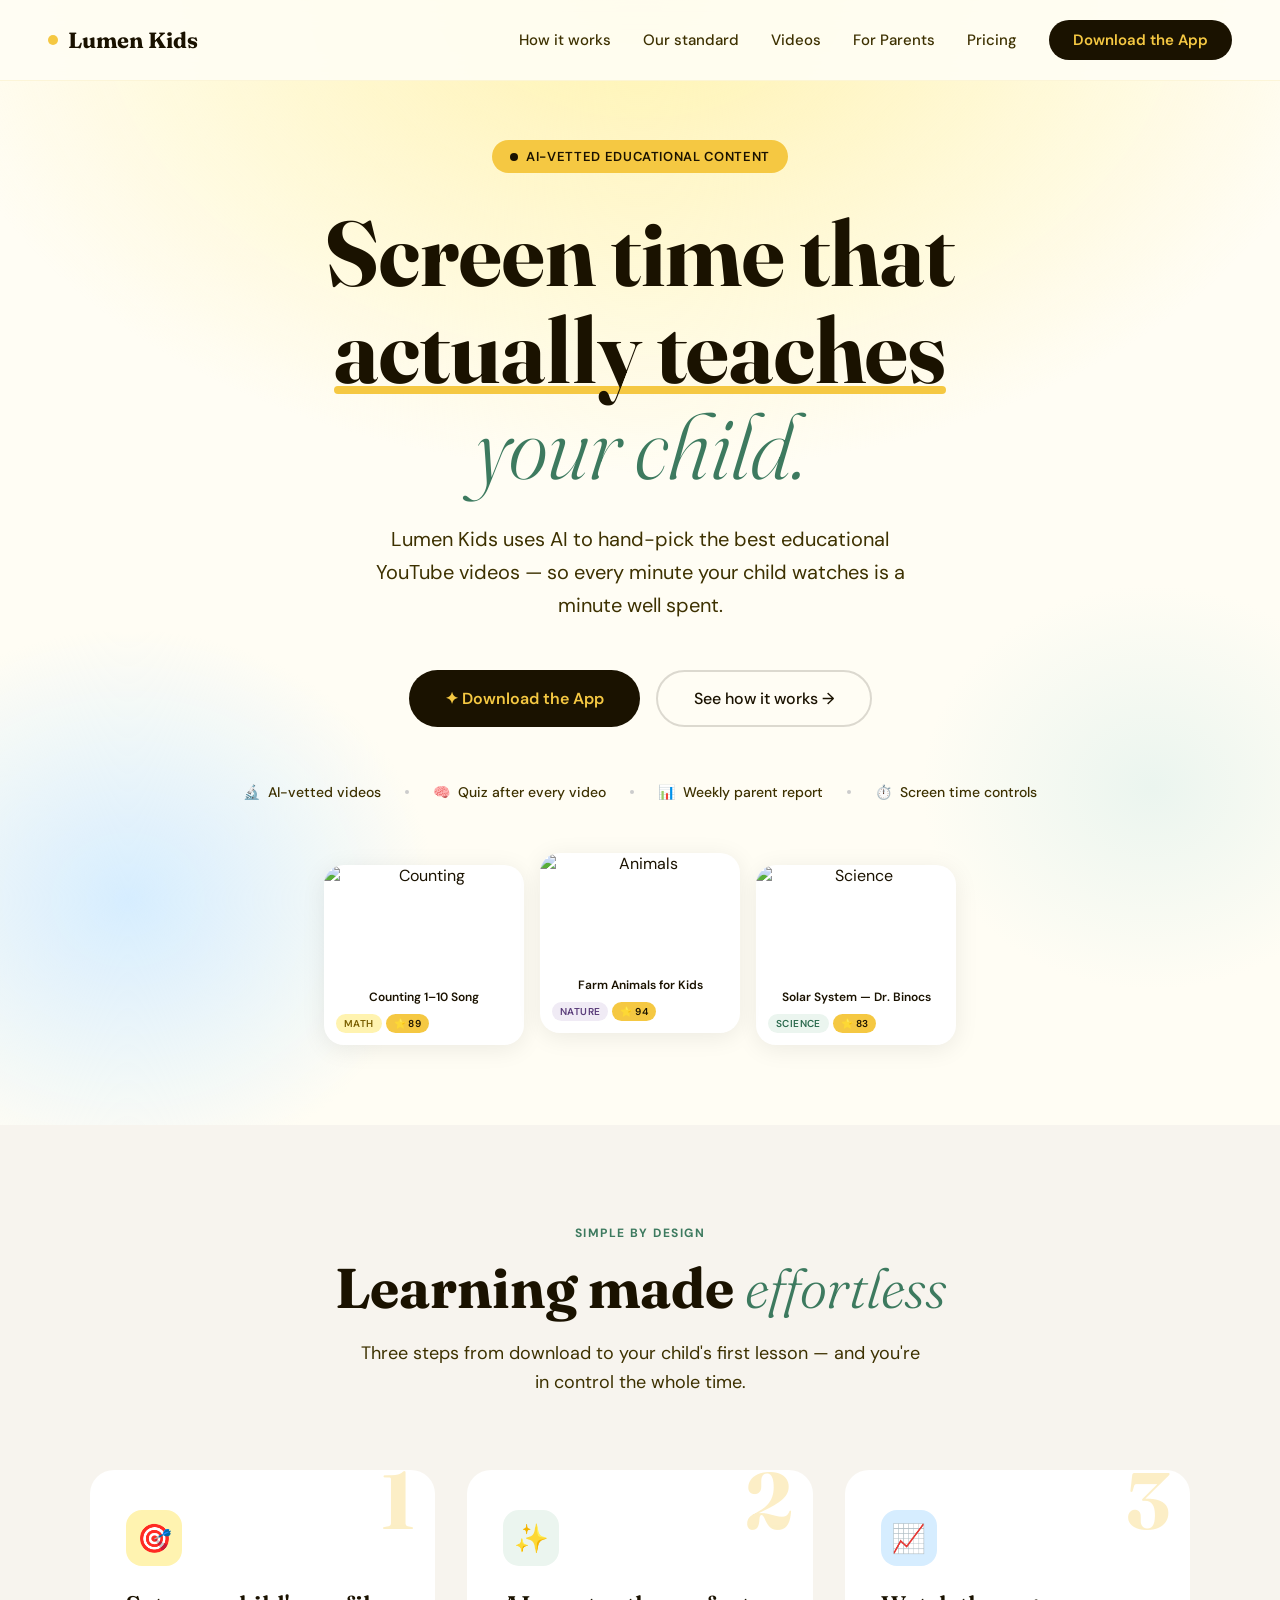
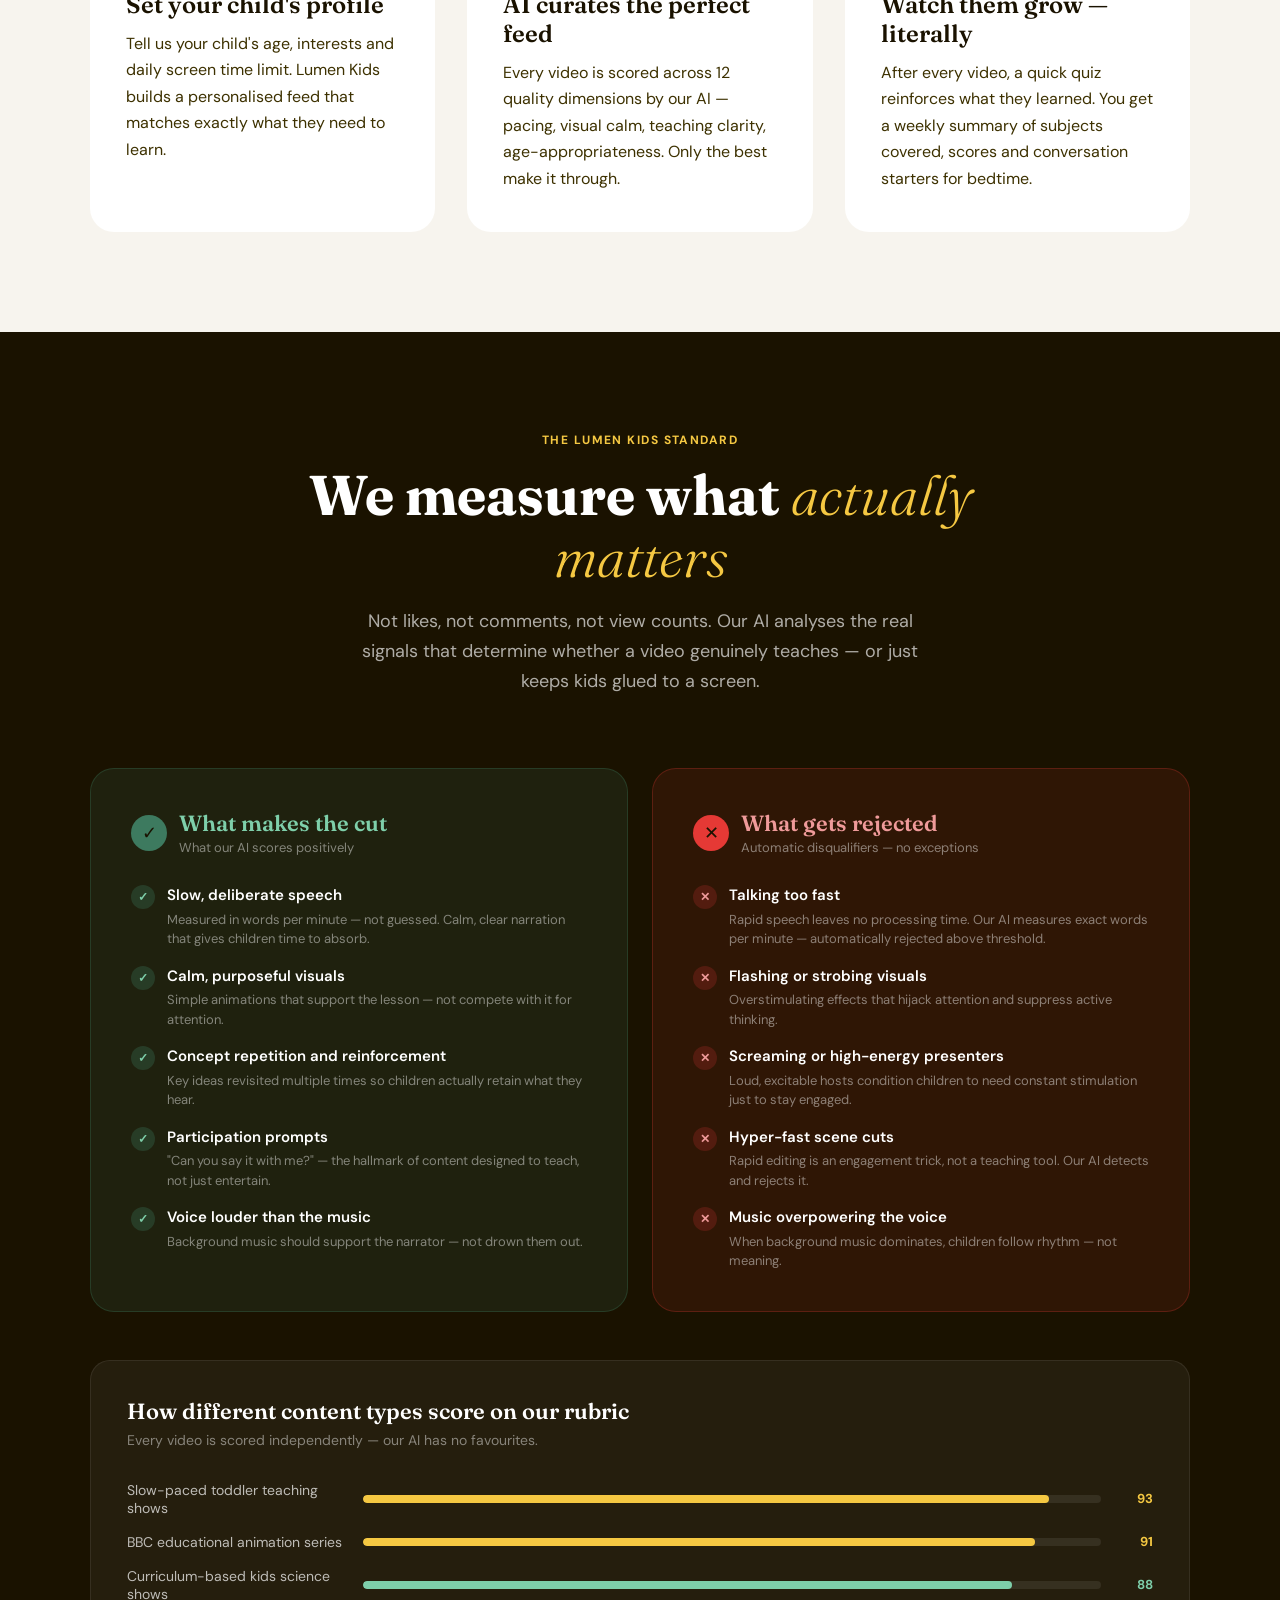
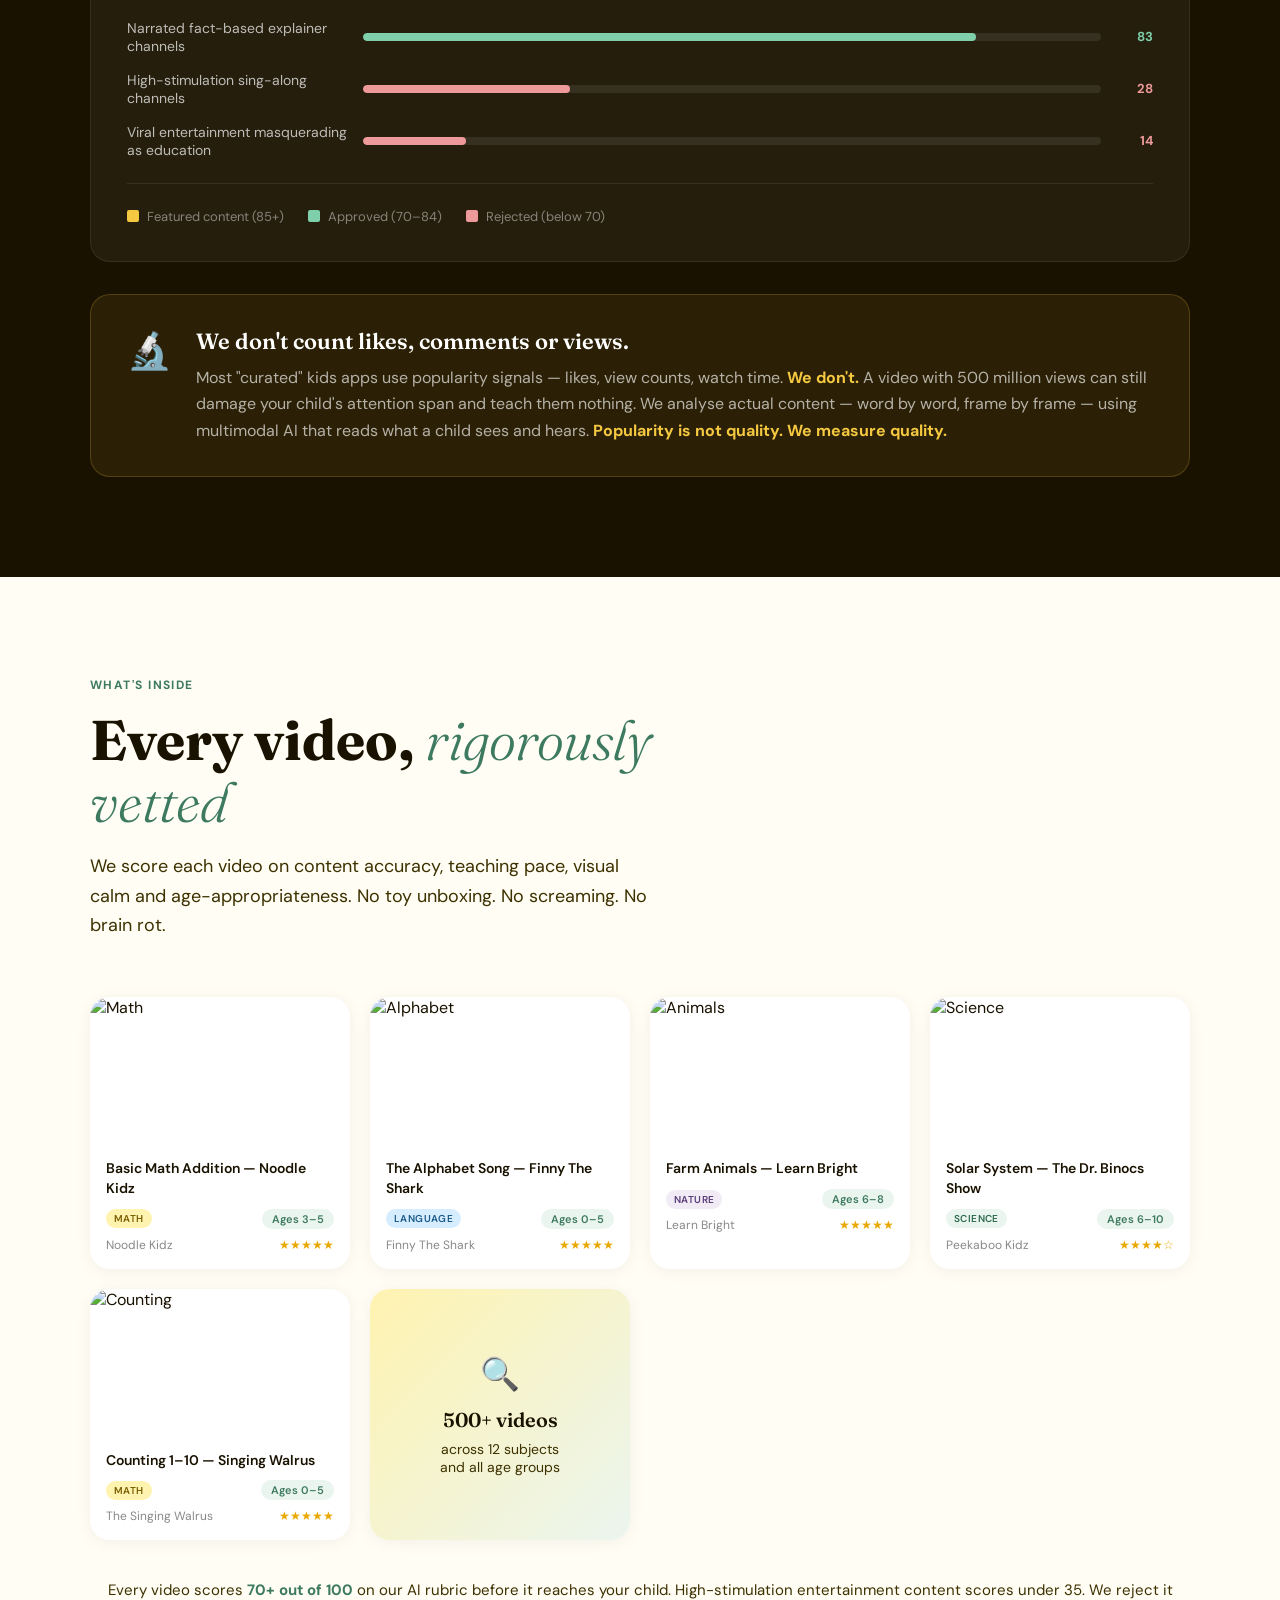
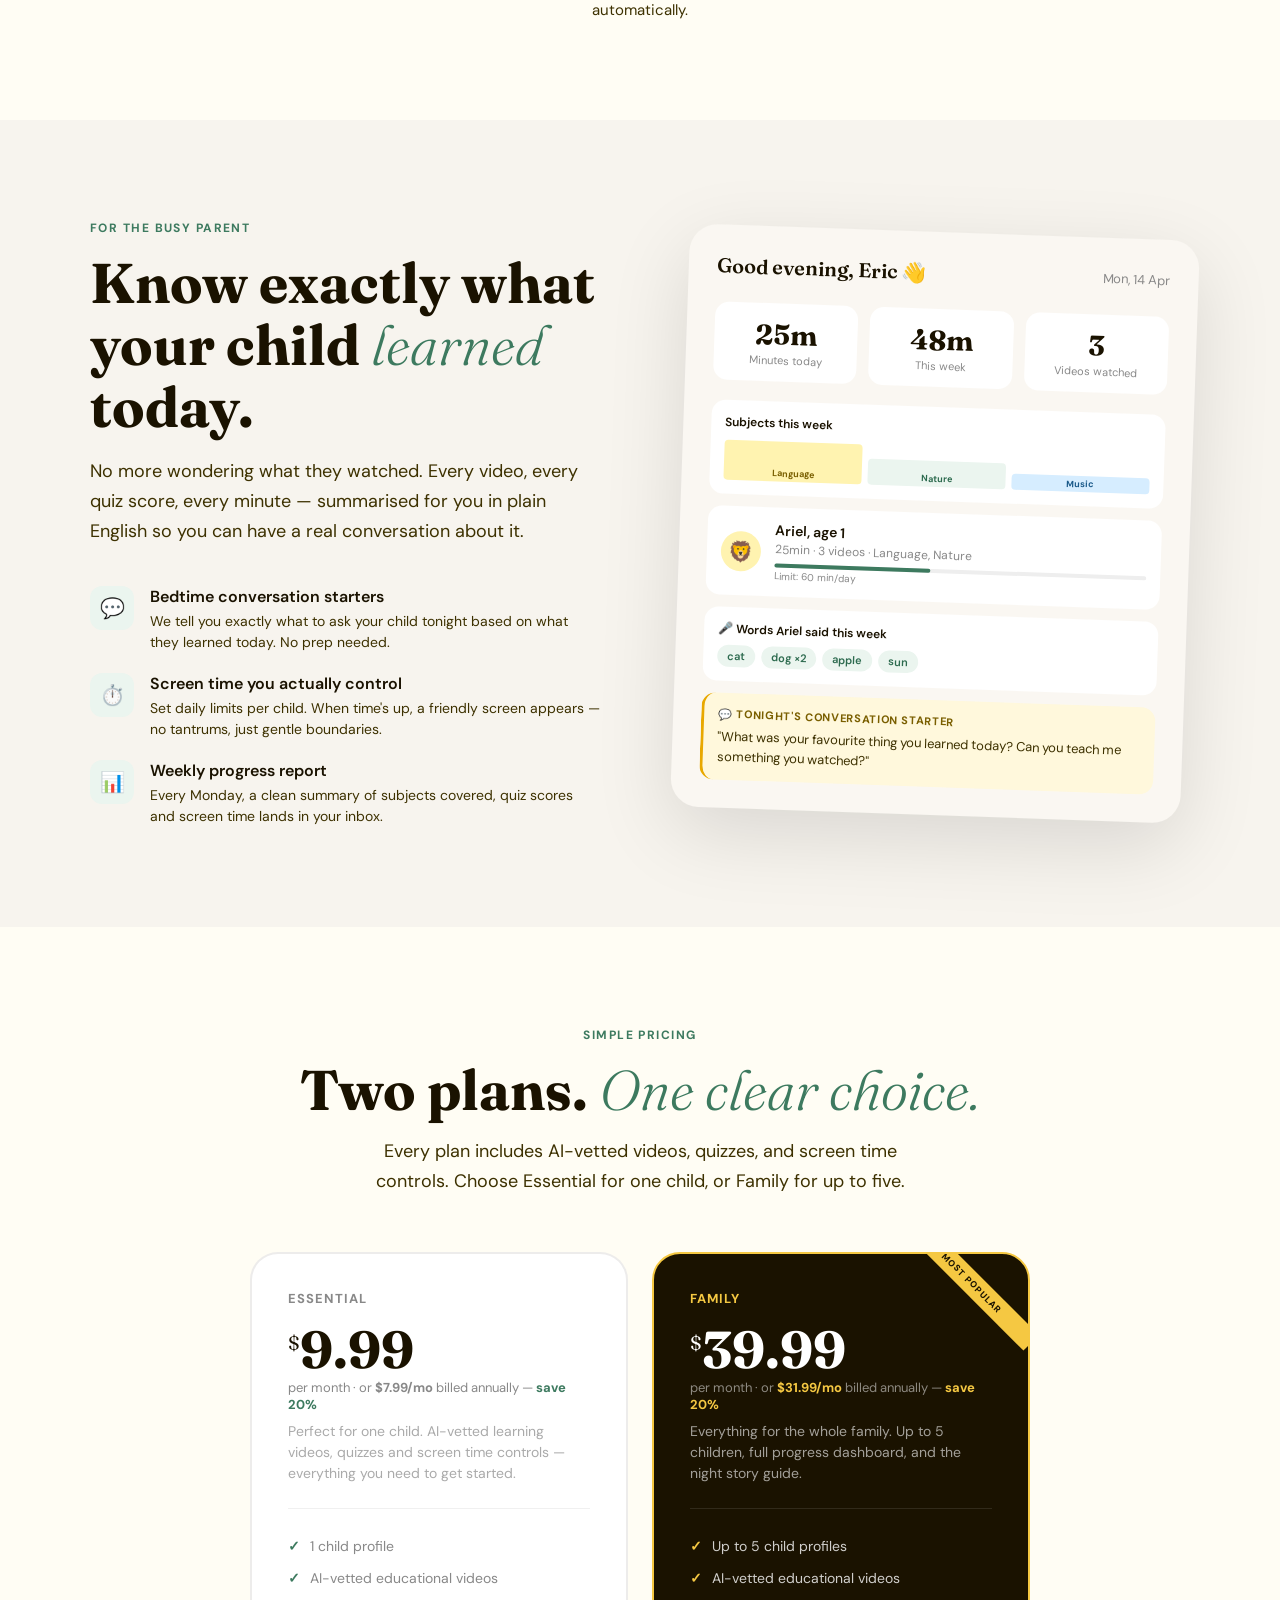
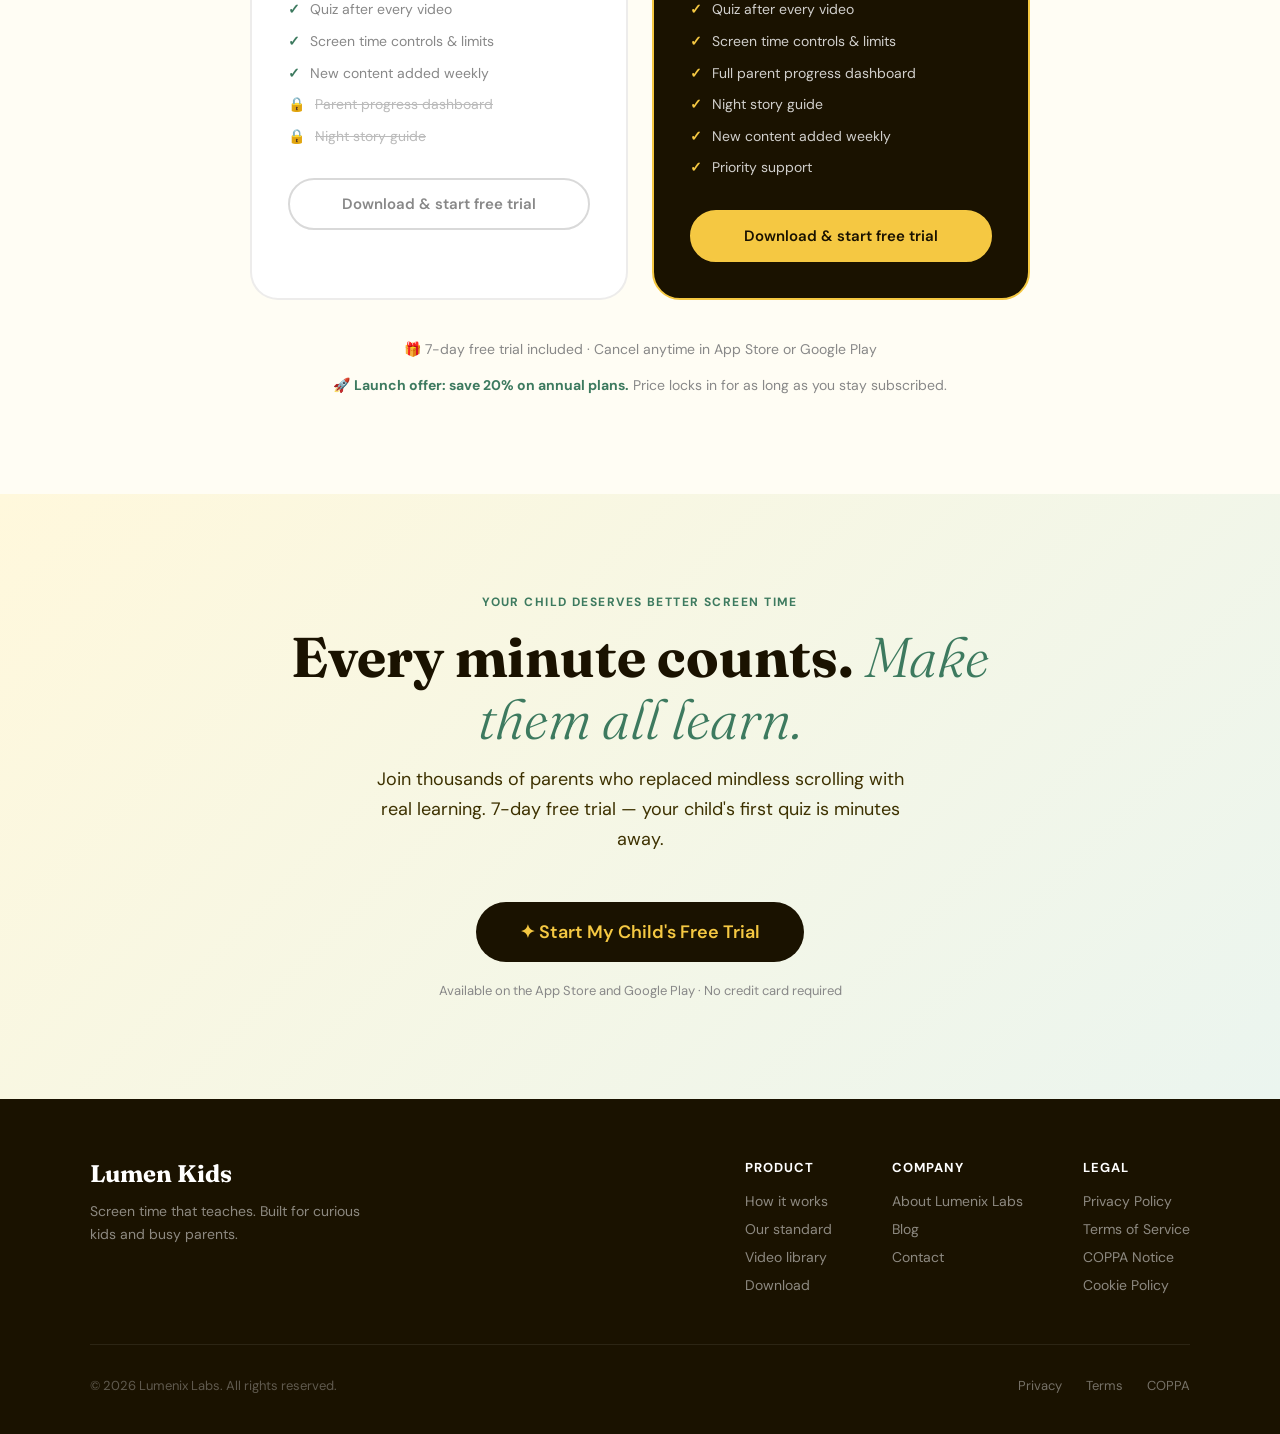
==== commit 0cb2f8b8: "commit commit" ====
--- a/index.html
+++ b/index.html
@@ -184,11 +184,7 @@
   .pricing { background: var(--cream); }
   .pricing-header { text-align: center; margin-bottom: 56px; }
   .pricing-header .section-title { margin: 0 auto; }
-  .pricing-toggle { display: inline-flex; background: white; border-radius: 100px; padding: 4px; margin-top: 32px; gap: 4px; box-shadow: 0 2px 12px rgba(0,0,0,0.08); }
-  .toggle-btn { padding: 10px 24px; border-radius: 100px; border: none; font-size: 14px; font-weight: 600; cursor: pointer; transition: all 0.2s; background: transparent; color: var(--ink-soft); font-family: 'DM Sans', sans-serif; }
-  .toggle-btn.active { background: var(--ink); color: var(--sun); }
-  .save-tag { background: var(--sage); color: white; font-size: 11px; font-weight: 700; padding: 3px 10px; border-radius: 100px; margin-left: 8px; vertical-align: middle; }
-  .pricing-cards { display: grid; grid-template-columns: repeat(3, 1fr); gap: 20px; max-width: 1000px; margin: 0 auto; }
+  .pricing-cards { display: grid; grid-template-columns: repeat(2, 1fr); gap: 24px; max-width: 780px; margin: 0 auto; }
   .pricing-card { background: white; border-radius: 28px; padding: 36px; border: 2px solid transparent; transition: transform 0.3s; position: relative; overflow: hidden; }
   .pricing-card:hover { transform: translateY(-4px); }
   .pricing-card.featured { background: var(--ink); border-color: var(--sun); }
@@ -219,18 +215,13 @@
   .pricing-card.featured .plan-btn:hover { background: var(--sun-deep); border-color: var(--sun-deep); }
   .pricing-card.entry .plan-btn { border-color: rgba(0,0,0,0.15); color: #888; }
   .pricing-card.entry .plan-btn:hover { background: var(--mist); color: var(--ink); border-color: var(--ink); }
-  .upgrade-note { background: var(--sage-light); border-radius: 12px; padding: 12px 16px; margin-top: 16px; font-size: 13px; color: var(--sage); line-height: 1.5; text-align: center; }
   .pricing-footer { text-align: center; margin-top: 40px; font-size: 14px; color: #888; }
   .pricing-footer strong { color: var(--sage); }
 
-  /* WAITLIST */
+  /* DOWNLOAD CTA */
   .waitlist { background: linear-gradient(135deg, #FFF8DC 0%, #EBF5EF 100%); text-align: center; padding: 100px 24px; }
   .waitlist .section-title { margin: 0 auto 16px; }
   .waitlist .section-sub { margin: 0 auto 48px; text-align: center; }
-  .email-form { display: flex; gap: 12px; max-width: 480px; margin: 0 auto; flex-wrap: wrap; justify-content: center; }
-  .email-input { flex: 1; min-width: 260px; padding: 16px 24px; border-radius: 100px; border: 2px solid rgba(26,18,0,0.12); font-size: 16px; font-family: 'DM Sans', sans-serif; outline: none; background: white; transition: border-color 0.2s; }
-  .email-input:focus { border-color: var(--sage); }
-  .email-input::placeholder { color: #aaa; }
   .waitlist-note { margin-top: 20px; font-size: 13px; color: #888; }
 
   /* FOOTER */
@@ -254,7 +245,7 @@
 
   @media (max-width: 900px) {
     .pricing-cards { grid-template-columns: 1fr; max-width: 420px; }
-    .dashboard-inner { grid-template-columns: 1fr; }
+.dashboard-inner { grid-template-columns: 1fr; }
     .dashboard-mockup { transform: none; }
     .vet-compare { grid-template-columns: 1fr; }
   }
@@ -278,7 +269,7 @@
     <a href="#videos">Videos</a>
     <a href="#dashboard">For Parents</a>
     <a href="#pricing">Pricing</a>
-    <a href="#waitlist" class="nav-cta">Get Early Access</a>
+    <a href="download.html" class="nav-cta">Download the App</a>
   </div>
 </nav>
 
@@ -289,7 +280,7 @@
   <h1>Screen time that<br><span class="highlight">actually teaches</span><br><em>your child.</em></h1>
   <p class="hero-sub">Lumen Kids uses AI to hand-pick the best educational YouTube videos — so every minute your child watches is a minute well spent.</p>
   <div class="hero-actions">
-    <a href="#waitlist" class="btn-primary">✦ Get Early Access</a>
+    <a href="download.html" class="btn-primary">✦ Download the App</a>
     <a href="#how" class="btn-secondary">See how it works →</a>
   </div>
   <div class="hero-trust">
@@ -616,34 +607,46 @@
       <div class="dashboard-mockup">
         <div class="dash-header">
           <div class="dash-greeting">Good evening, Eric 👋</div>
-          <div class="dash-date">Wed, 25 Mar</div>
+          <div class="dash-date">Mon, 14 Apr</div>
         </div>
         <div class="dash-cards">
-          <div class="dash-stat"><div class="dash-stat-value">7</div><div class="dash-stat-label">Videos today</div></div>
-          <div class="dash-stat"><div class="dash-stat-value">82%</div><div class="dash-stat-label">Quiz avg</div></div>
-          <div class="dash-stat"><div class="dash-stat-value">1h 20m</div><div class="dash-stat-label">Screen time</div></div>
+          <div class="dash-stat"><div class="dash-stat-value">25m</div><div class="dash-stat-label">Minutes today</div></div>
+          <div class="dash-stat"><div class="dash-stat-value">48m</div><div class="dash-stat-label">This week</div></div>
+          <div class="dash-stat"><div class="dash-stat-value">3</div><div class="dash-stat-label">Videos watched</div></div>
+        </div>
+        <!-- Subject breakdown mini-chart -->
+        <div style="background:white;border-radius:14px;padding:14px;margin-bottom:12px;">
+          <div style="font-size:12px;font-weight:600;color:#1A1200;margin-bottom:10px;">Subjects this week</div>
+          <div style="display:flex;gap:6px;align-items:flex-end;height:40px;">
+            <div style="flex:1;background:#FFF3B0;border-radius:4px;height:100%;display:flex;align-items:flex-end;justify-content:center;"><span style="font-size:9px;font-weight:700;color:#7A5F00;padding:2px;">Language</span></div>
+            <div style="flex:1;background:#EBF5EF;border-radius:4px;height:65%;display:flex;align-items:flex-end;justify-content:center;"><span style="font-size:9px;font-weight:700;color:#2D6B4F;padding:2px;">Nature</span></div>
+            <div style="flex:1;background:#D6EDFF;border-radius:4px;height:40%;display:flex;align-items:flex-end;justify-content:center;"><span style="font-size:9px;font-weight:700;color:#1A5A8A;padding:2px;">Music</span></div>
+          </div>
         </div>
         <div class="dash-children">
           <div class="dash-child">
-            <div class="dash-avatar emma">👧</div>
+            <div class="dash-avatar emma" style="background:#FFF3B0;">🦁</div>
             <div class="dash-child-info">
-              <div class="dash-child-name">Emma, age 5</div>
-              <div class="dash-child-stat">45min · 4 videos · Math, Language</div>
-              <div class="dash-progress"><div class="dash-progress-fill" style="width:75%"></div></div>
-            </div>
-          </div>
-          <div class="dash-child">
-            <div class="dash-avatar jack">👦</div>
-            <div class="dash-child-info">
-              <div class="dash-child-name">Jack, age 8</div>
-              <div class="dash-child-stat">35min · 3 videos · Science, Space</div>
-              <div class="dash-progress"><div class="dash-progress-fill" style="width:58%"></div></div>
-            </div>
+              <div class="dash-child-name">Ariel, age 1</div>
+              <div class="dash-child-stat">25min · 3 videos · Language, Nature</div>
+              <div class="dash-progress"><div class="dash-progress-fill" style="width:42%"></div></div>
+              <div style="font-size:10px;color:#888;margin-top:2px;">Limit: 60 min/day</div>
+            </div>
+          </div>
+        </div>
+        <!-- Words learned (voice quiz data) -->
+        <div style="background:white;border-radius:14px;padding:14px;margin-top:12px;">
+          <div style="font-size:12px;font-weight:600;color:#1A1200;margin-bottom:8px;">🎤 Words Ariel said this week</div>
+          <div style="display:flex;gap:6px;flex-wrap:wrap;">
+            <span style="background:#EBF5EF;color:#2D6B4F;font-size:11px;font-weight:600;padding:4px 10px;border-radius:100px;">cat</span>
+            <span style="background:#EBF5EF;color:#2D6B4F;font-size:11px;font-weight:600;padding:4px 10px;border-radius:100px;">dog ×2</span>
+            <span style="background:#EBF5EF;color:#2D6B4F;font-size:11px;font-weight:600;padding:4px 10px;border-radius:100px;">apple</span>
+            <span style="background:#EBF5EF;color:#2D6B4F;font-size:11px;font-weight:600;padding:4px 10px;border-radius:100px;">sun</span>
           </div>
         </div>
         <div class="dash-convo">
           <div class="dash-convo-label">💬 Tonight's conversation starter</div>
-          <div class="dash-convo-q">"Emma, how many planets are in our solar system? Jack told me he knows!"</div>
+          <div class="dash-convo-q">"What was your favourite thing you learned today? Can you teach me something you watched?"</div>
         </div>
       </div>
     </div>
@@ -655,82 +658,63 @@
   <div class="container">
     <div class="pricing-header">
       <div class="section-label">Simple pricing</div>
-      <h2 class="section-title">Start free. <em>Grow when ready.</em></h2>
-      <p class="section-sub" style="margin: 16px auto 0; text-align: center;">Every plan includes AI-vetted videos, quizzes and screen time controls. Upgrade anytime — your child's data is always waiting for you.</p>
+      <h2 class="section-title">Two plans. <em>One clear choice.</em></h2>
+      <p class="section-sub" style="margin: 16px auto 0; text-align: center;">Every plan includes AI-vetted videos, quizzes, and screen time controls. Choose Essential for one child, or Family for up to five.</p>
     </div>
     <div class="pricing-cards">
 
-      <!-- EXPLORER -->
+      <!-- ESSENTIAL -->
       <div class="pricing-card entry">
-        <div class="plan-name">Explorer</div>
-        <div class="plan-price"><sup>$</sup>3.99</div>
-        <div class="plan-period">per month · no annual lock-in</div>
-        <div class="plan-tagline">Choose the subjects. We handle the rest. Perfect for parents who want filtered content without the full dashboard.</div>
+        <div class="plan-name">Essential</div>
+        <div class="plan-price"><sup>$</sup>9.99</div>
+        <div class="plan-period">per month · or <strong>$7.99/mo</strong> billed annually — <span style="color:var(--sage);font-weight:700">save 20%</span></div>
+        <div class="plan-tagline">Perfect for one child. AI-vetted learning videos, quizzes and screen time controls — everything you need to get started.</div>
         <ul class="plan-features">
-          <li><span class="check">✓</span>Choose subjects per child</li>
-          <li><span class="check">✓</span>AI-vetted video feed</li>
+          <li><span class="check">✓</span>1 child profile</li>
+          <li><span class="check">✓</span>AI-vetted educational videos</li>
           <li><span class="check">✓</span>Quiz after every video</li>
-          <li><span class="check">✓</span>Screen time limits</li>
-          <li><span class="lock">🔒</span><span class="lock-text">Parent dashboard</span></li>
-          <li><span class="lock">🔒</span><span class="lock-text">Weekly progress report</span></li>
-          <li><span class="lock">🔒</span><span class="lock-text">Bedtime conversation starters</span></li>
+          <li><span class="check">✓</span>Screen time controls &amp; limits</li>
+          <li><span class="check">✓</span>New content added weekly</li>
+          <li><span class="lock">🔒</span><span class="lock-text">Parent progress dashboard</span></li>
+          <li><span class="lock">🔒</span><span class="lock-text">Night story guide</span></li>
         </ul>
-        <button class="plan-btn">Start free trial</button>
-        <div class="upgrade-note">✨ Your child's learning data is always collected — upgrade anytime to unlock everything from day one.</div>
+        <a href="download.html" class="plan-btn" style="display:block;text-align:center;text-decoration:none;">Download &amp; start free trial</a>
       </div>
 
       <!-- FAMILY FEATURED -->
       <div class="pricing-card featured">
         <div class="plan-name">Family</div>
-        <div class="plan-price"><sup>$</sup>9.99</div>
-        <div class="plan-period">per month · or $6.99/mo billed annually</div>
-        <div class="plan-tagline" style="border-bottom-color:rgba(255,255,255,0.1)">Full visibility into your child's learning. Every score, every subject, every minute — yours to see.</div>
+        <div class="plan-price"><sup>$</sup>39.99</div>
+        <div class="plan-period" style="color:rgba(255,255,255,0.5)">per month · or <strong style="color:var(--sun)">$31.99/mo</strong> billed annually — <span style="color:var(--sun);font-weight:700">save 20%</span></div>
+        <div class="plan-tagline" style="border-bottom-color:rgba(255,255,255,0.1)">Everything for the whole family. Up to 5 children, full progress dashboard, and the night story guide.</div>
         <ul class="plan-features">
-          <li><span class="check">✓</span>Everything in Explorer</li>
-          <li><span class="check">✓</span>Full parent dashboard</li>
-          <li><span class="check">✓</span>Weekly progress report (email)</li>
-          <li><span class="check">✓</span>Bedtime conversation starters</li>
-          <li><span class="check">✓</span>Quiz history and trends</li>
-          <li><span class="check">✓</span>Subjects breakdown charts</li>
-          <li><span class="check">✓</span>Downloadable PDF reports</li>
+          <li><span class="check">✓</span>Up to 5 child profiles</li>
+          <li><span class="check">✓</span>AI-vetted educational videos</li>
+          <li><span class="check">✓</span>Quiz after every video</li>
+          <li><span class="check">✓</span>Screen time controls &amp; limits</li>
+          <li><span class="check">✓</span>Full parent progress dashboard</li>
+          <li><span class="check">✓</span>Night story guide</li>
+          <li><span class="check">✓</span>New content added weekly</li>
+          <li><span class="check">✓</span>Priority support</li>
         </ul>
-        <button class="plan-btn">Start free trial</button>
-      </div>
-
-      <!-- FAMILY ANNUAL -->
-      <div class="pricing-card">
-        <div class="plan-name">Family Annual</div>
-        <div class="plan-price"><sup>$</sup>6.99</div>
-        <div class="plan-period">per month · billed $83.88/year · save 30%</div>
-        <div class="plan-tagline">Best value for committed families. Priority content and early access to every new feature we ship.</div>
-        <ul class="plan-features">
-          <li><span class="check">✓</span>Everything in Family</li>
-          <li><span class="check">✓</span>Save 30% vs monthly</li>
-          <li><span class="check">✓</span>New videos 48hrs early</li>
-          <li><span class="check">✓</span>Early access to new features</li>
-          <li><span class="check">✓</span>Downloadable PDF reports</li>
-          <li><span class="check">✓</span>Priority email support</li>
-          <li><span class="check">✓</span>Founding member status</li>
-        </ul>
-        <button class="plan-btn">Start free trial</button>
-      </div>
-
-    </div>
-    <p class="pricing-footer">🎁 7-day free trial on all plans · No credit card required · Cancel anytime<br><br><strong>Unlimited children on every plan.</strong> One subscription covers your whole family.</p>
+        <a href="download.html" class="plan-btn" style="display:block;text-align:center;text-decoration:none;">Download &amp; start free trial</a>
+      </div>
+
+    </div>
+    <p class="pricing-footer">🎁 7-day free trial included · Cancel anytime in App Store or Google Play<br><br>🚀 <strong>Launch offer: save 20% on annual plans.</strong> Price locks in for as long as you stay subscribed.</p>
   </div>
 </section>
 
-<!-- EMAIL CAPTURE -->
-<section class="waitlist" id="waitlist">
+<!-- DOWNLOAD CTA -->
+<section class="waitlist" id="download">
   <div class="container">
-    <div class="section-label" style="text-align:center">Join the waitlist</div>
-    <h2 class="section-title" style="text-align:center">Be first when <em>Lumen Kids</em> launches.</h2>
-    <p class="section-sub" style="text-align:center">Get early access, founding member pricing, and updates as we build. No spam — just the good stuff.</p>
-    <div class="email-form">
-      <input type="email" class="email-input" placeholder="your@email.com">
-      <a href="#" class="btn-primary">✦ Get Early Access</a>
-    </div>
-    <p class="waitlist-note">🔒 No spam, ever. Unsubscribe anytime.</p>
+    <div class="section-label" style="text-align:center">Your child deserves better screen time</div>
+    <h2 class="section-title" style="text-align:center">Every minute counts. <em>Make them all learn.</em></h2>
+    <p class="section-sub" style="text-align:center">Join thousands of parents who replaced mindless scrolling with real learning. 7-day free trial — your child's first quiz is minutes away.</p>
+    <div style="display:flex;gap:16px;justify-content:center;flex-wrap:wrap;margin-top:40px;">
+      <a href="download.html" class="btn-primary" style="font-size:18px;padding:18px 44px;">✦ Start My Child's Free Trial</a>
+    </div>
+    <p class="waitlist-note">Available on the App Store and Google Play · No credit card required</p>
   </div>
 </section>
 
@@ -738,7 +722,7 @@
 <footer>
   <div class="footer-inner">
     <div class="footer-brand">
-      <div class="footer-logo">Lumen<span class="dot">.</span>Kids</div>
+      <div class="footer-logo">Lumen Kids</div>
       <div class="footer-tagline">Screen time that teaches. Built for curious kids and busy parents.</div>
     </div>
     <div class="footer-links">
@@ -747,26 +731,26 @@
         <a href="#how">How it works</a>
         <a href="#vet">Our standard</a>
         <a href="#videos">Video library</a>
-        <a href="#pricing">Pricing</a>
+        <a href="download.html">Download</a>
       </div>
       <div class="footer-col">
         <h5>Company</h5>
-        <a href="#">About</a>
+        <a href="#">About Lumenix Labs</a>
         <a href="#">Blog</a>
         <a href="#">Contact</a>
       </div>
       <div class="footer-col">
         <h5>Legal</h5>
-        <a href="#">Privacy Policy</a>
-        <a href="#">Terms of Service</a>
-        <a href="#">COPPA Notice</a>
-        <a href="#">Cookie Policy</a>
+        <a href="privacy.html">Privacy Policy</a>
+        <a href="terms.html">Terms of Service</a>
+        <a href="coppa.html">COPPA Notice</a>
+        <a href="cookies.html">Cookie Policy</a>
       </div>
     </div>
   </div>
   <div class="footer-bottom">
-    <div class="footer-copy">© 2026 Lumen Kids. All rights reserved.</div>
-    <div class="footer-legal"><a href="#">Privacy</a><a href="#">Terms</a><a href="#">COPPA</a></div>
+    <div class="footer-copy">© 2026 Lumenix Labs. All rights reserved.</div>
+    <div class="footer-legal"><a href="privacy.html">Privacy</a><a href="terms.html">Terms</a><a href="coppa.html">COPPA</a></div>
   </div>
 </footer>
 
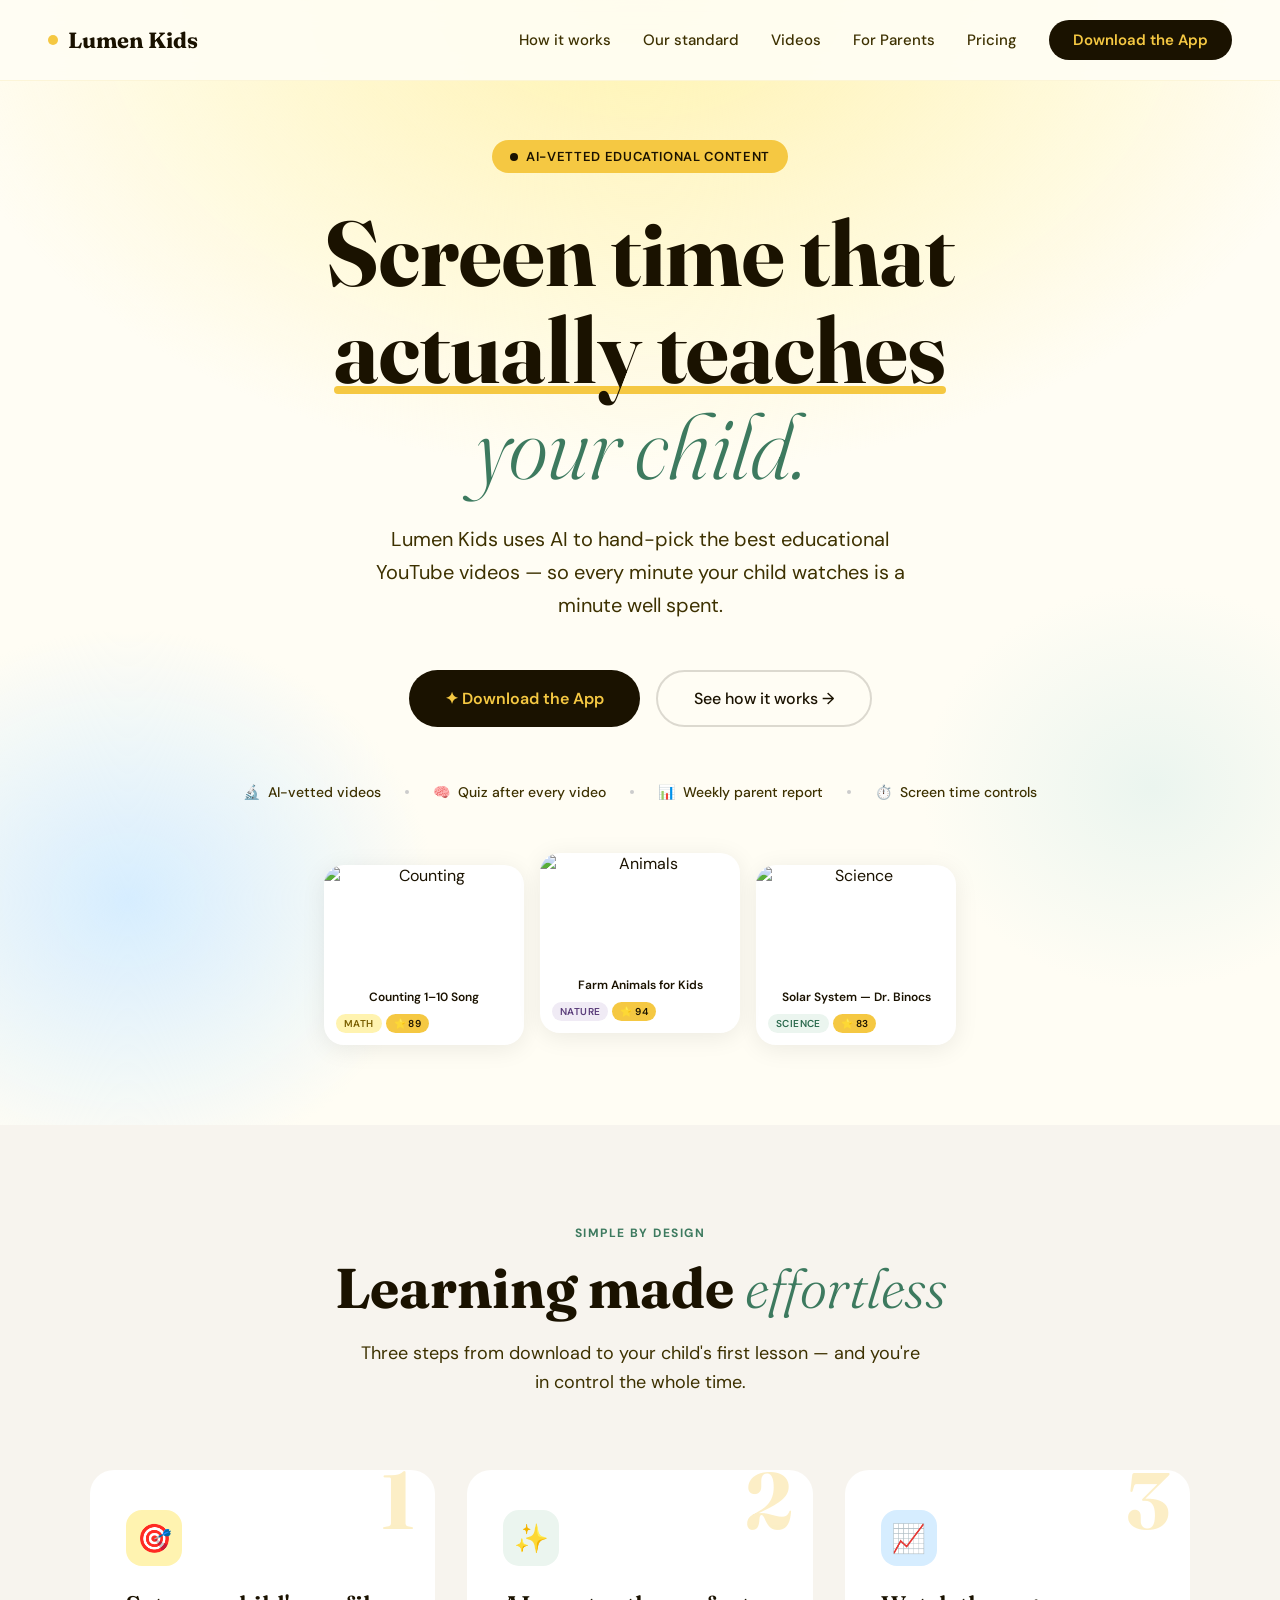
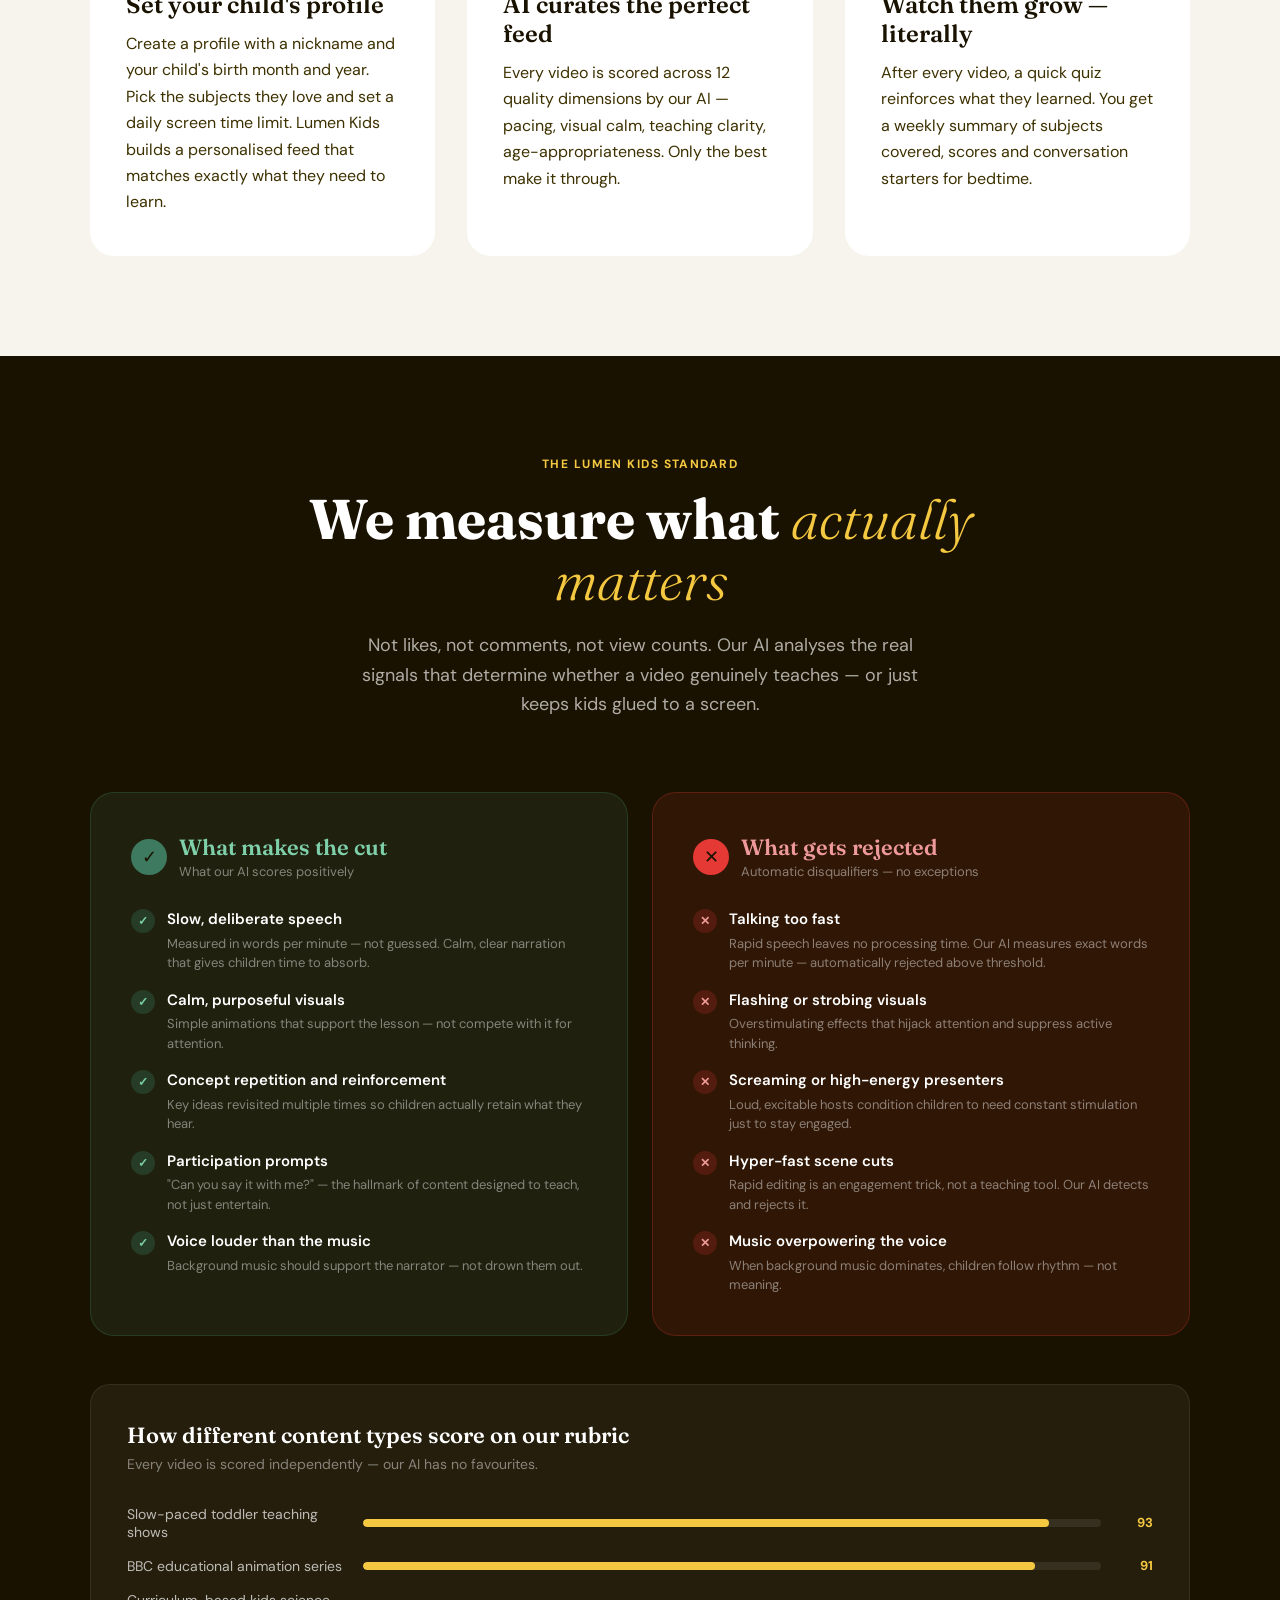
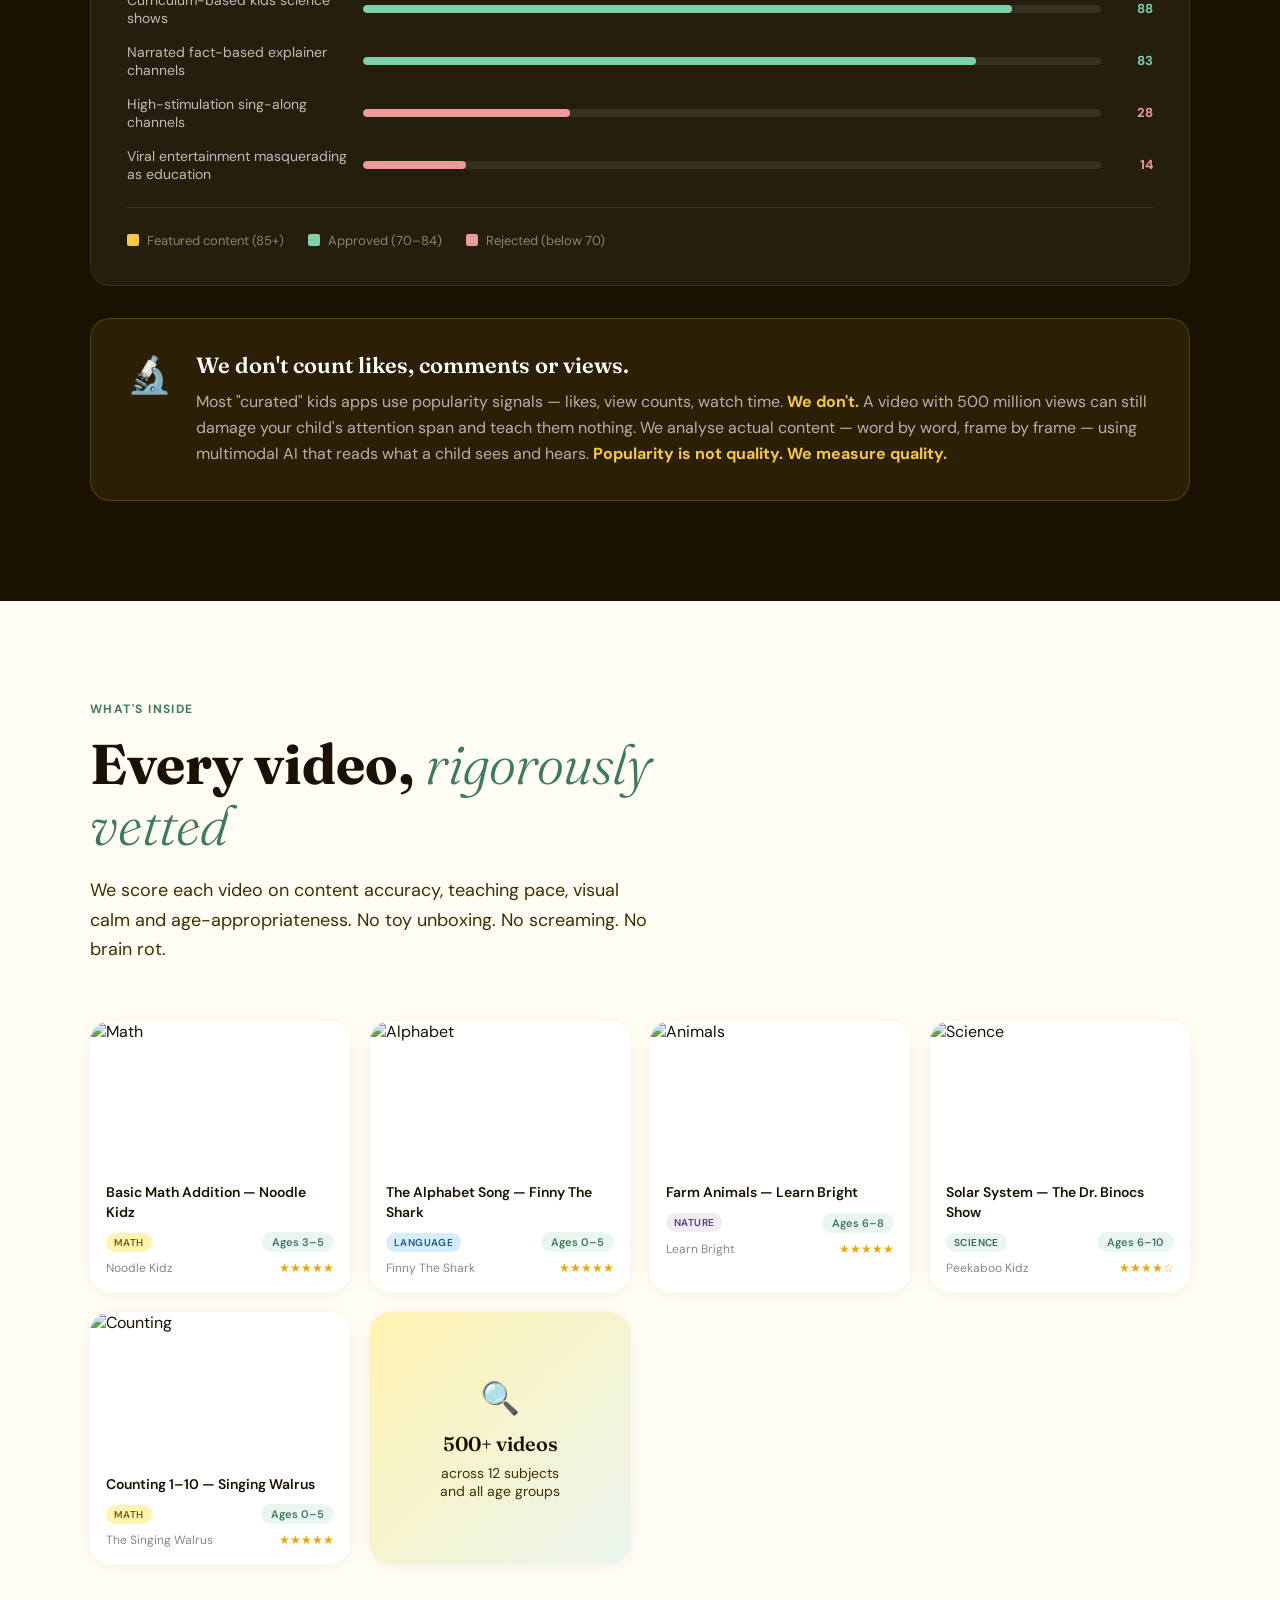
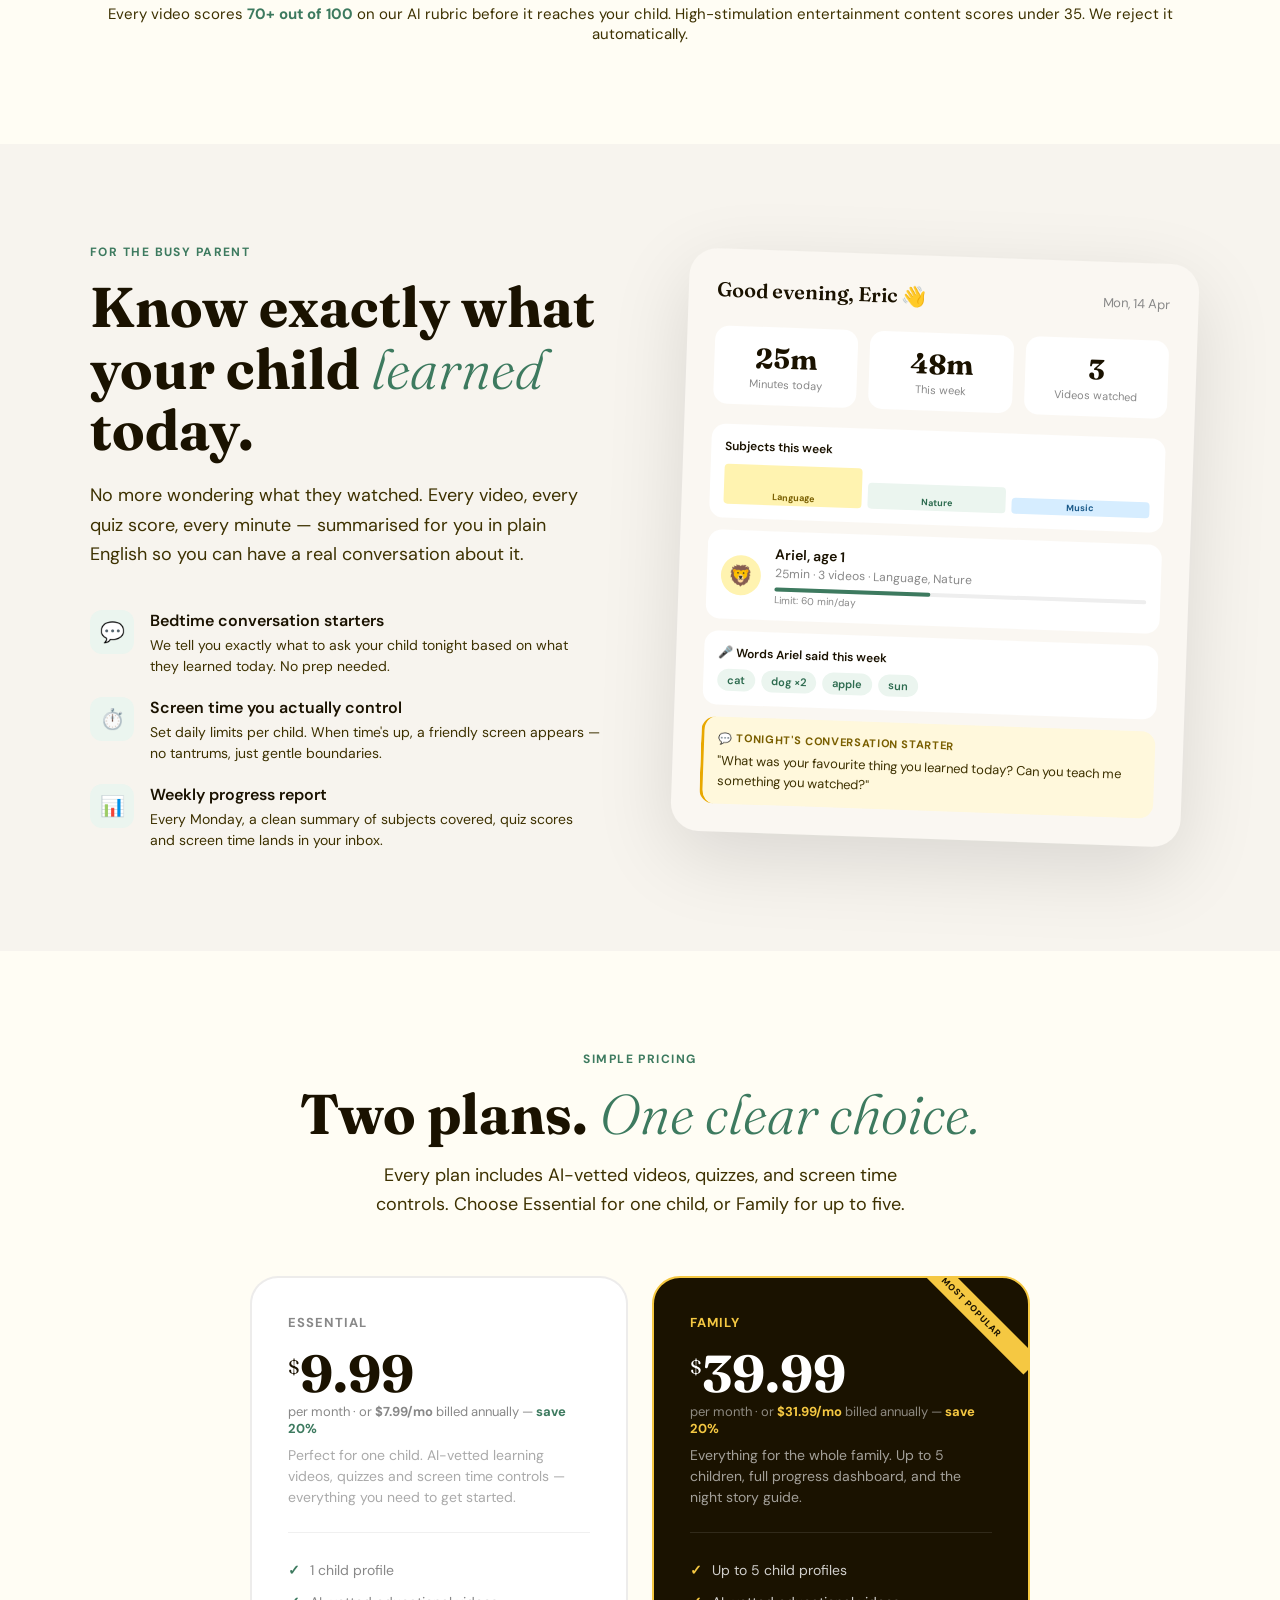
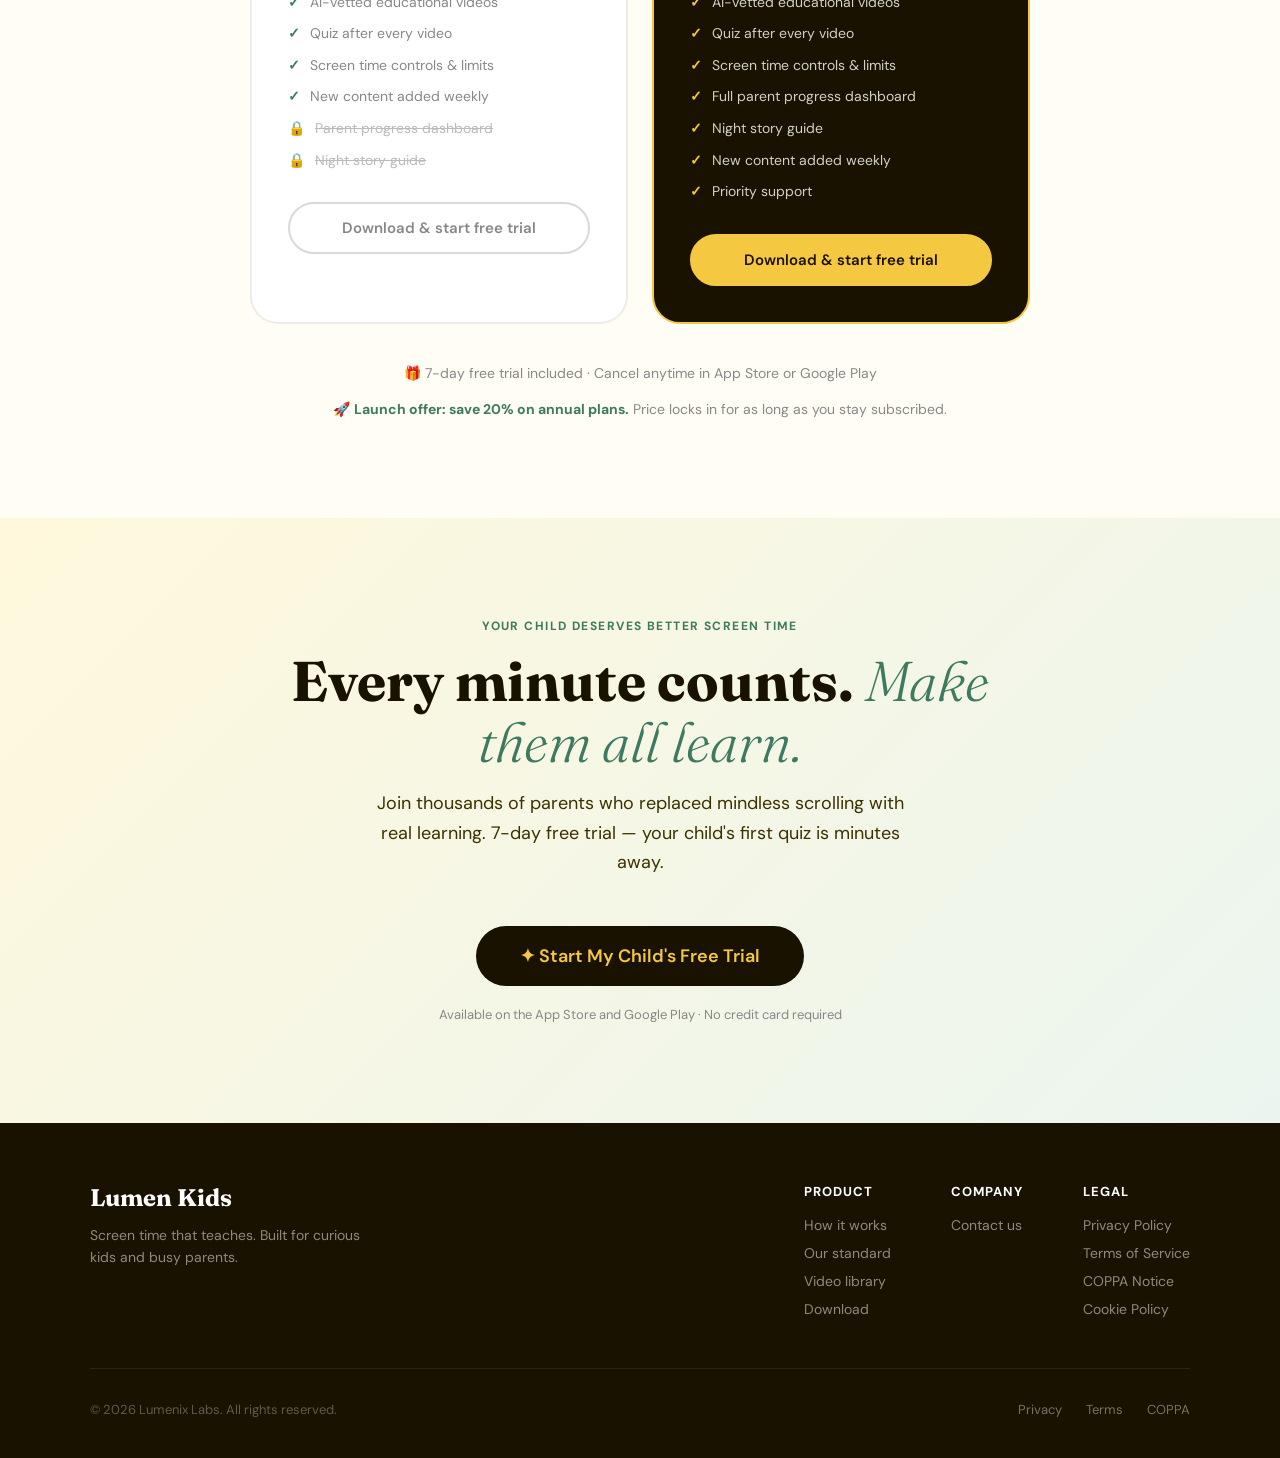
==== commit 84b8b28c: "updated 15 Apr 2026" ====
--- a/index.html
+++ b/index.html
@@ -330,7 +330,7 @@
         <div class="step-number">1</div>
         <div class="step-icon">🎯</div>
         <h3>Set your child's profile</h3>
-        <p>Tell us your child's age, interests and daily screen time limit. Lumen Kids builds a personalised feed that matches exactly what they need to learn.</p>
+        <p>Create a profile with a nickname and your child's birth month and year. Pick the subjects they love and set a daily screen time limit. Lumen Kids builds a personalised feed that matches exactly what they need to learn.</p>
       </div>
       <div class="step">
         <div class="step-number">2</div>
@@ -735,9 +735,7 @@
       </div>
       <div class="footer-col">
         <h5>Company</h5>
-        <a href="#">About Lumenix Labs</a>
-        <a href="#">Blog</a>
-        <a href="#">Contact</a>
+        <a href="mailto:privacy@lumenixlabs.app">Contact us</a>
       </div>
       <div class="footer-col">
         <h5>Legal</h5>
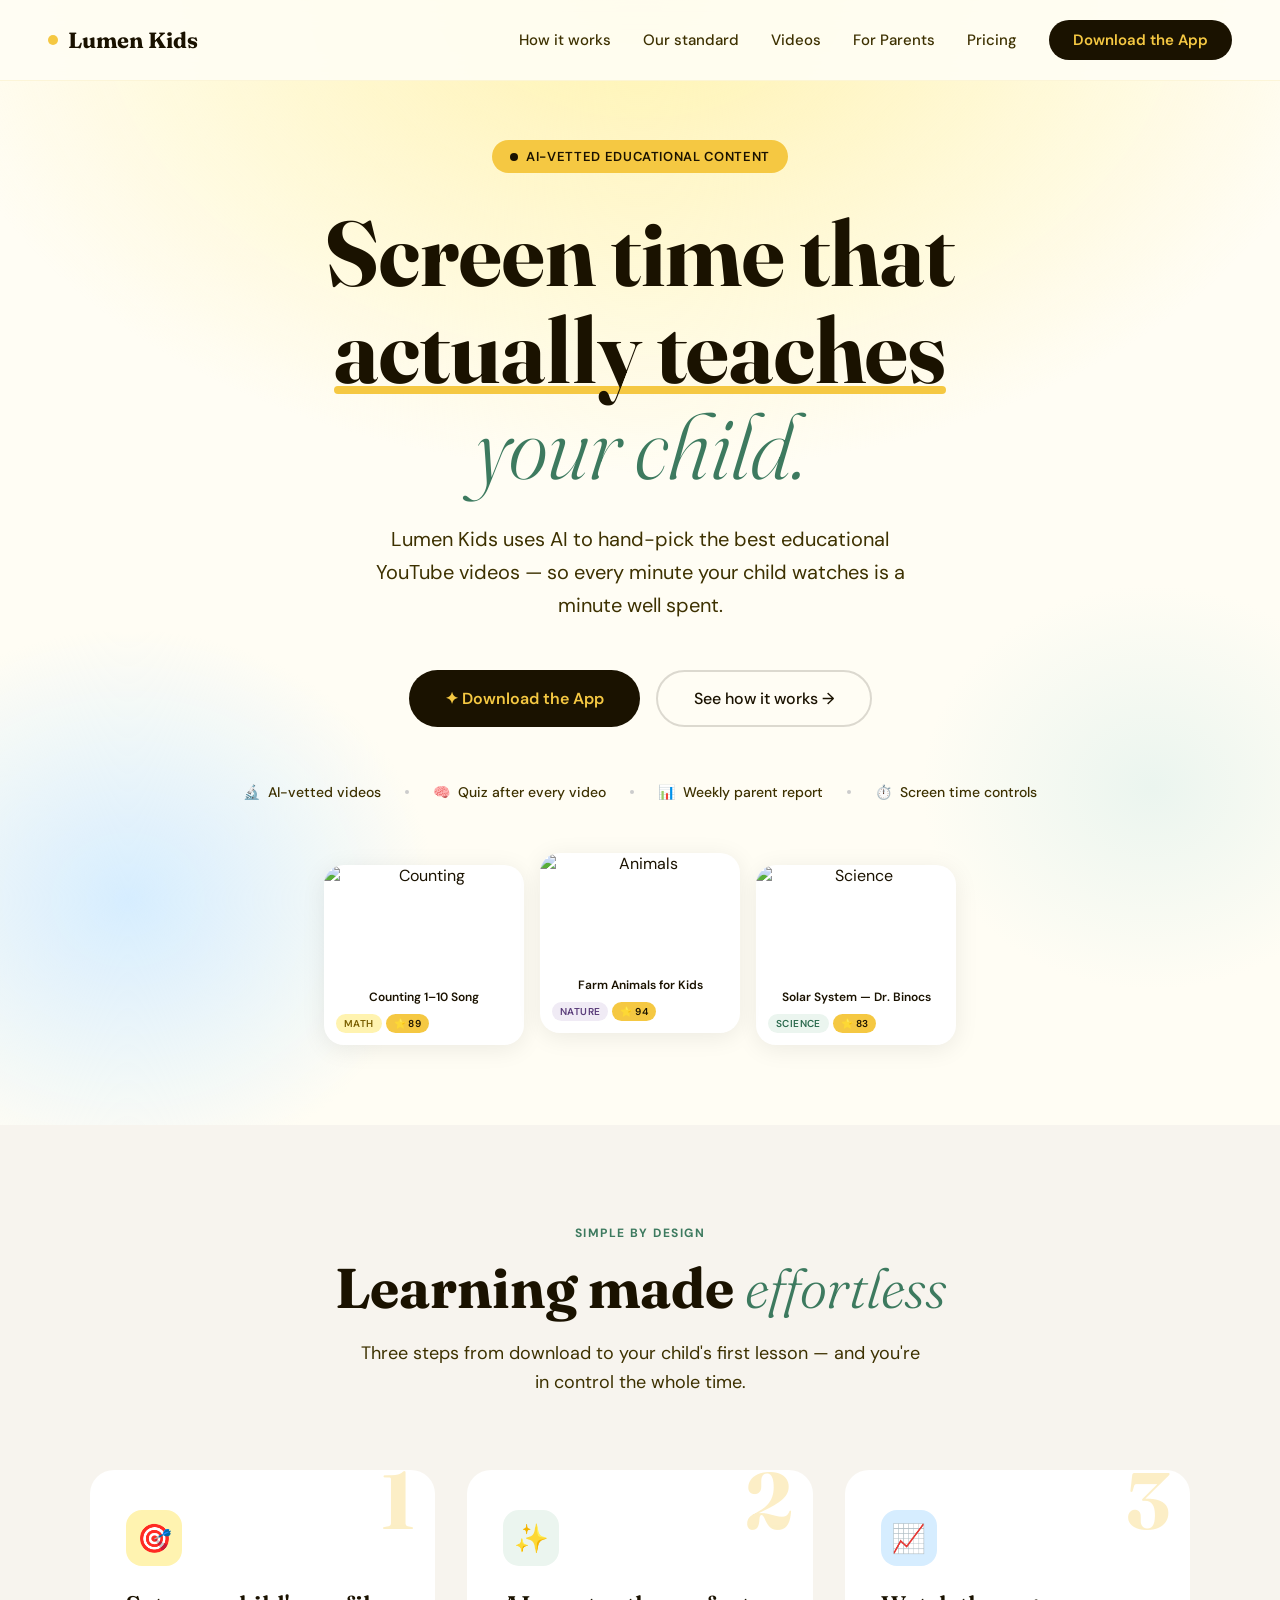
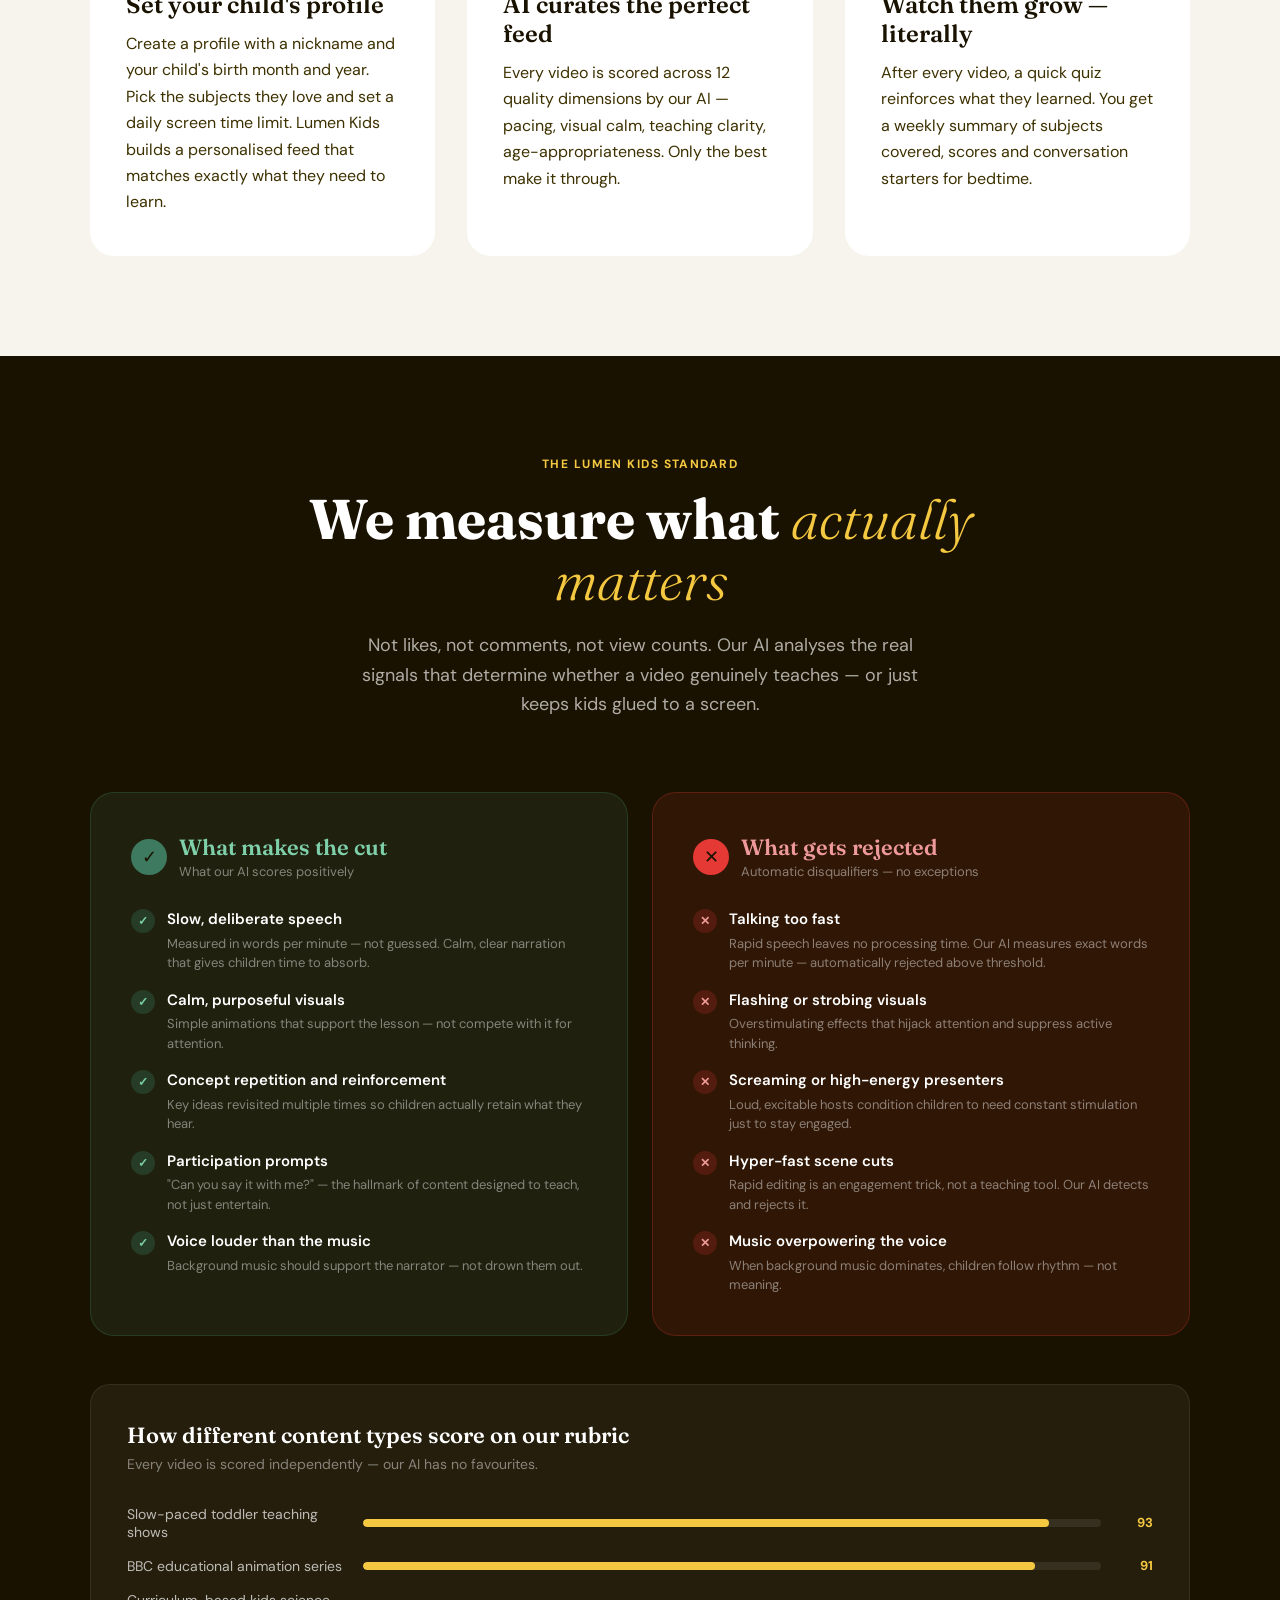
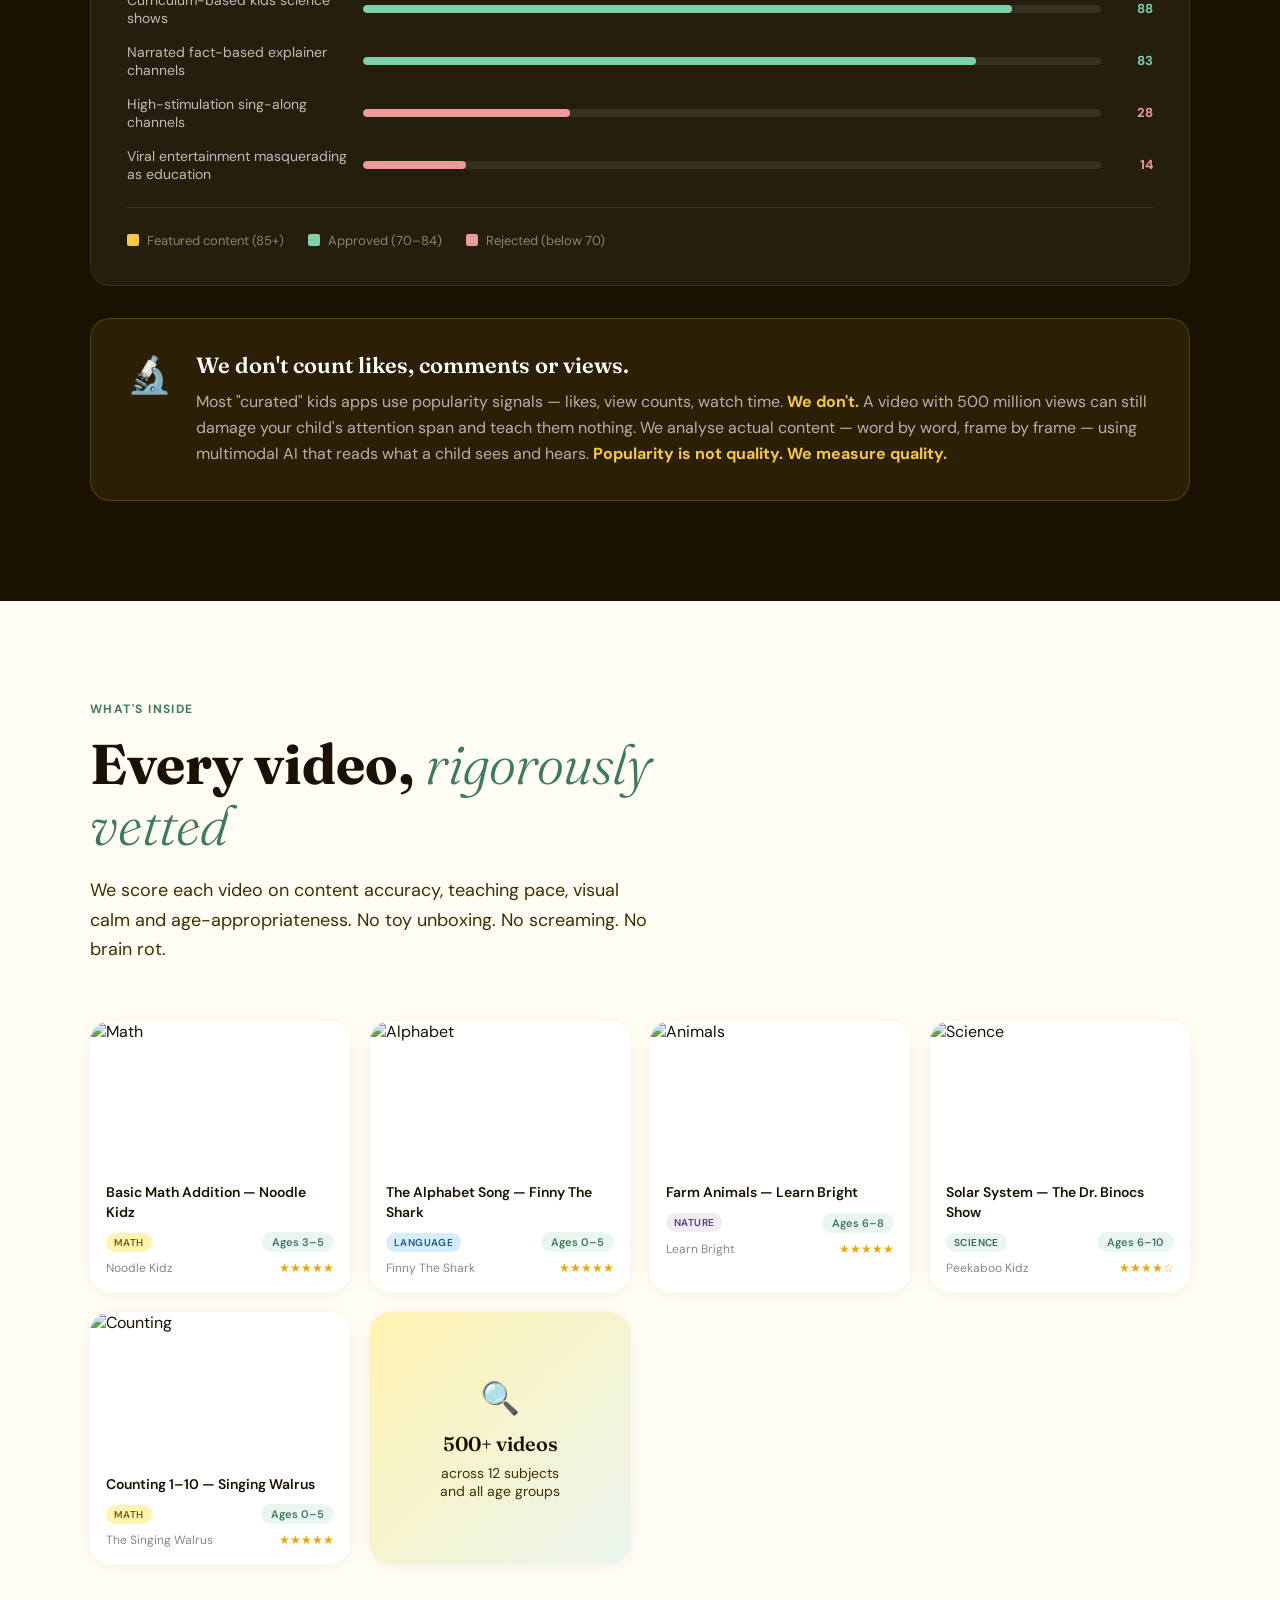
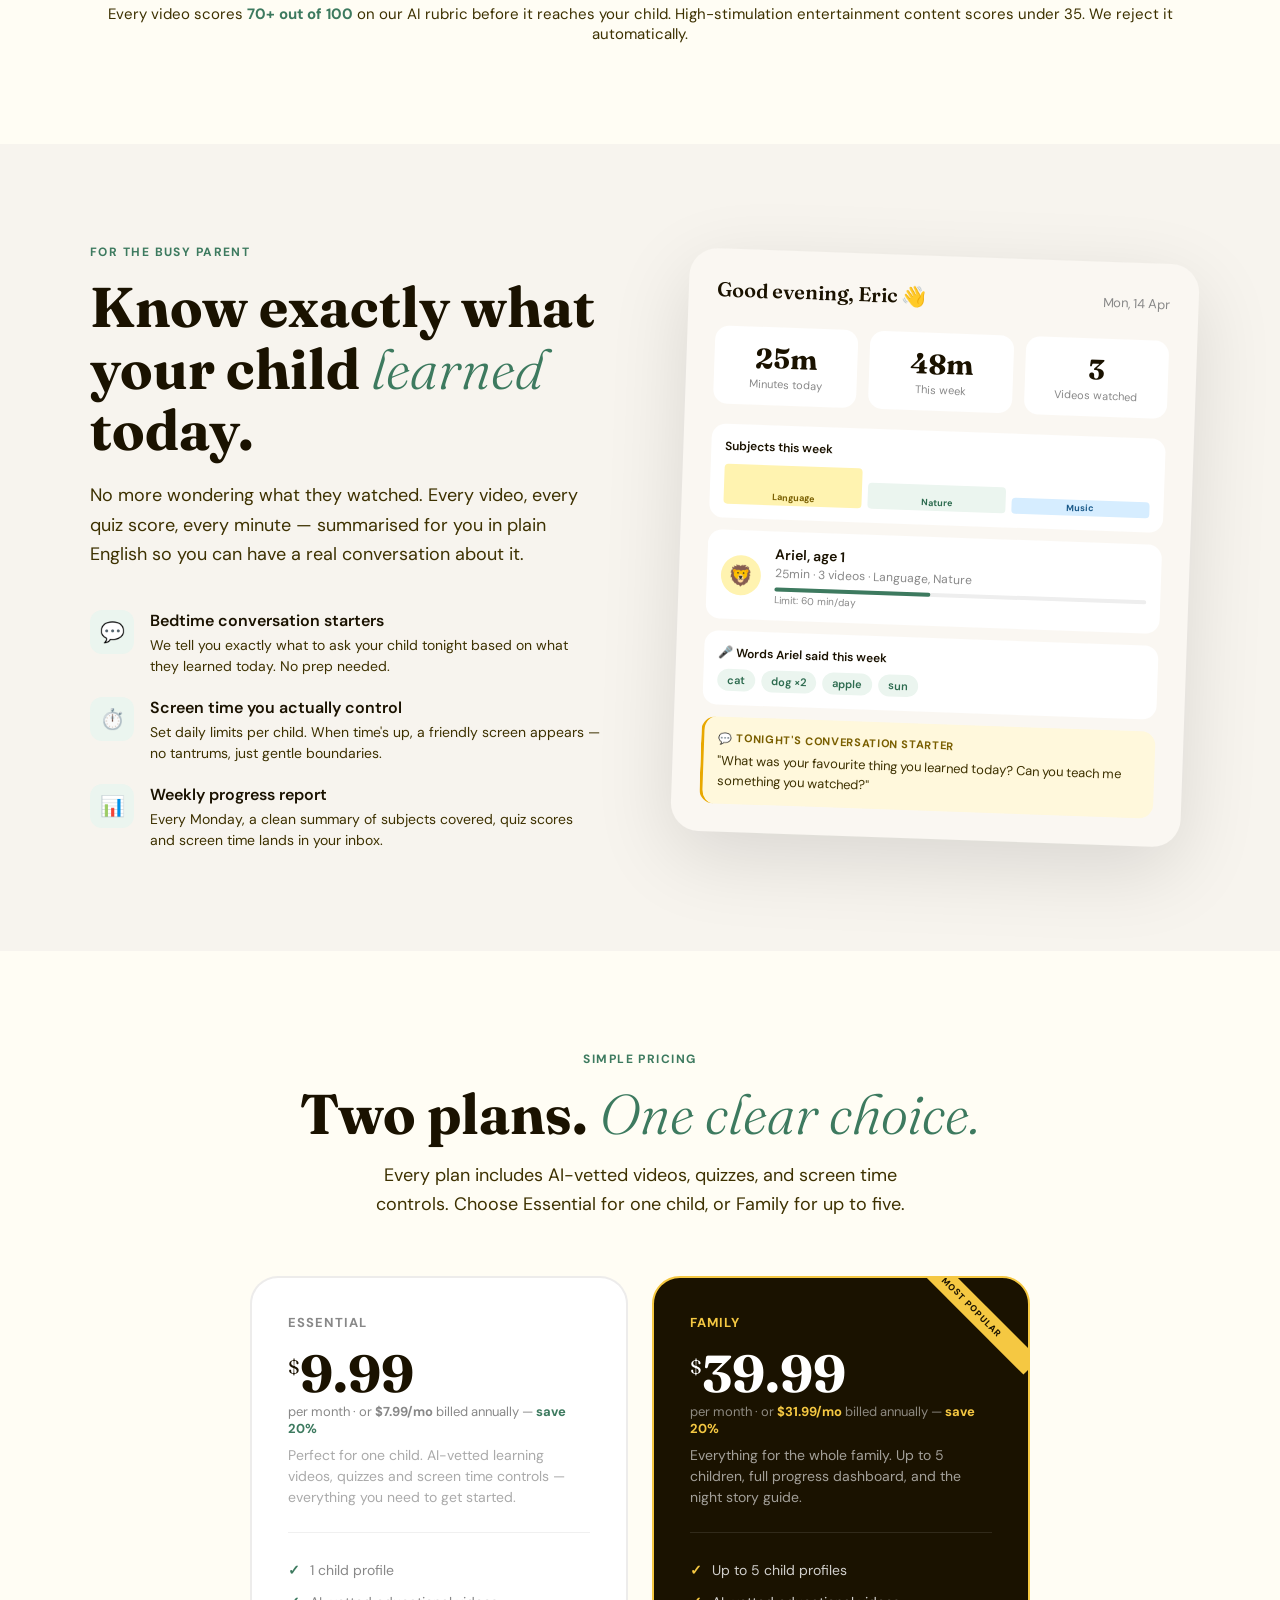
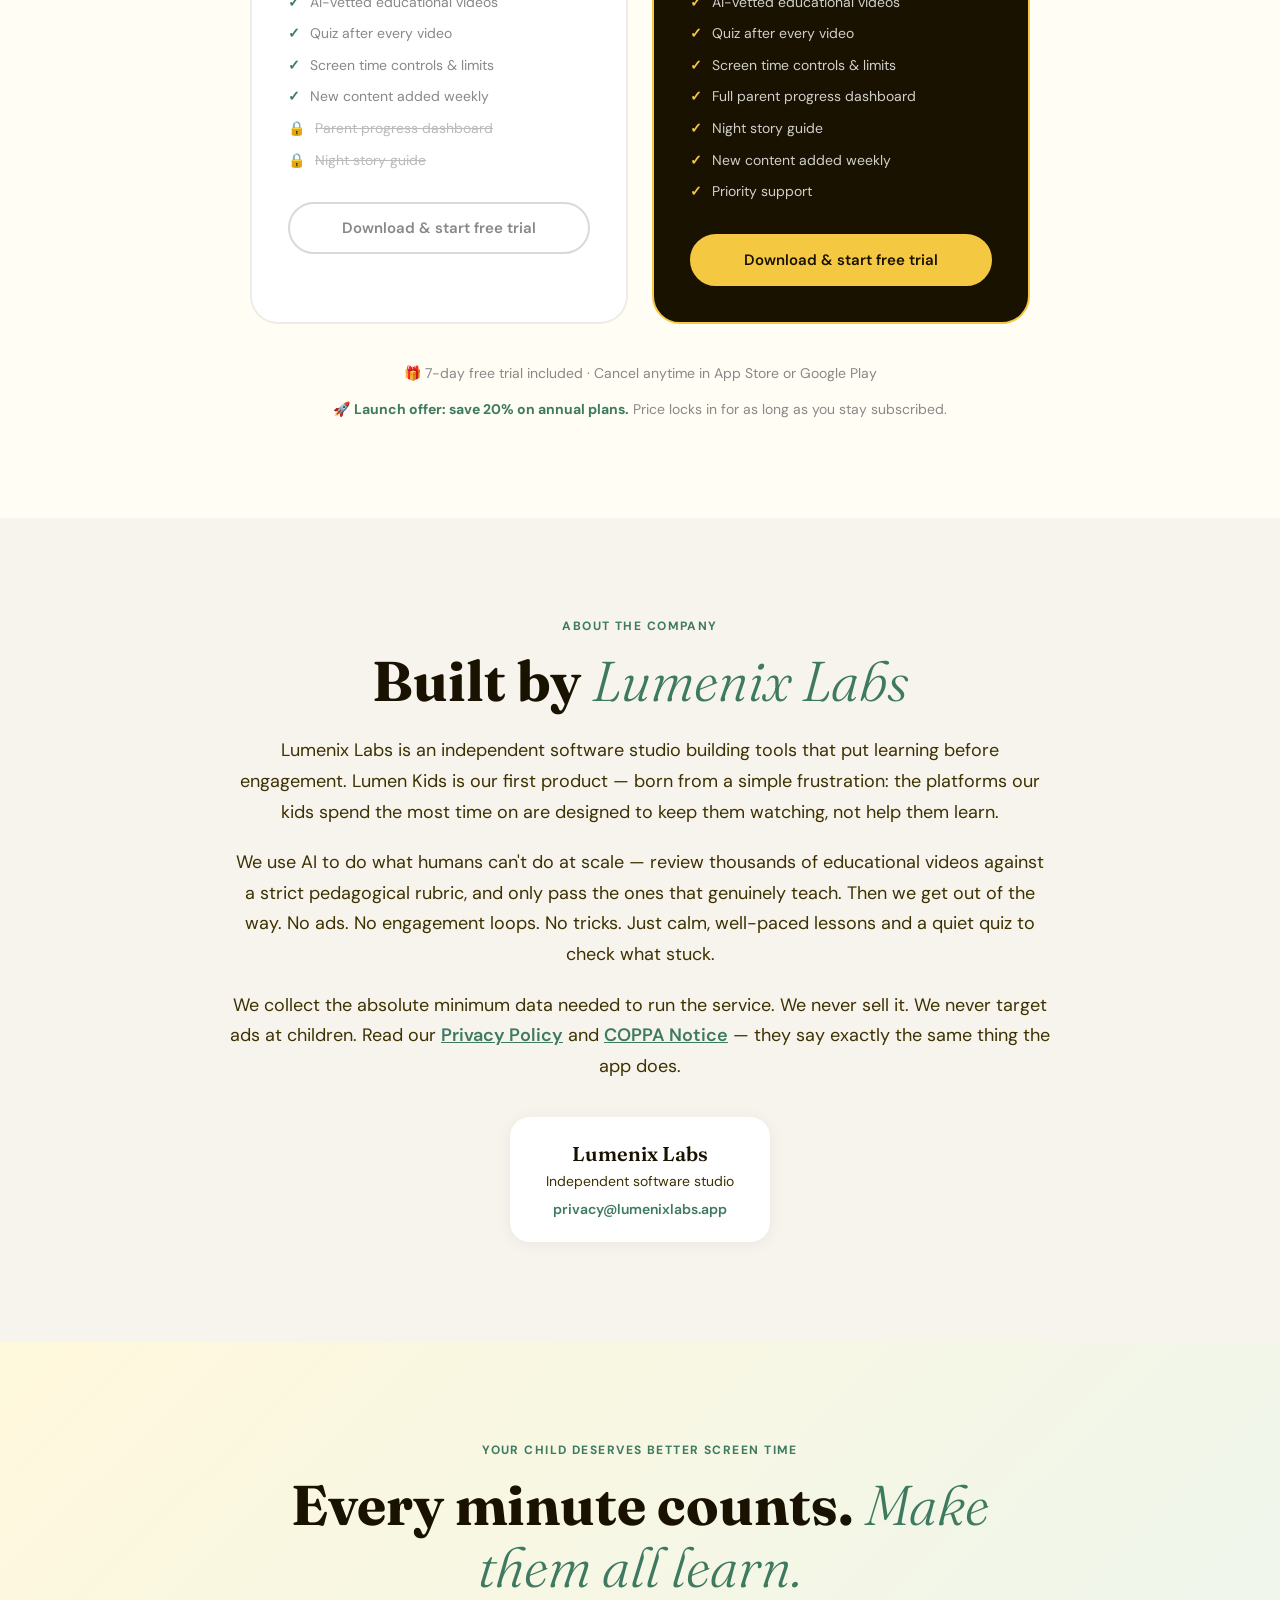
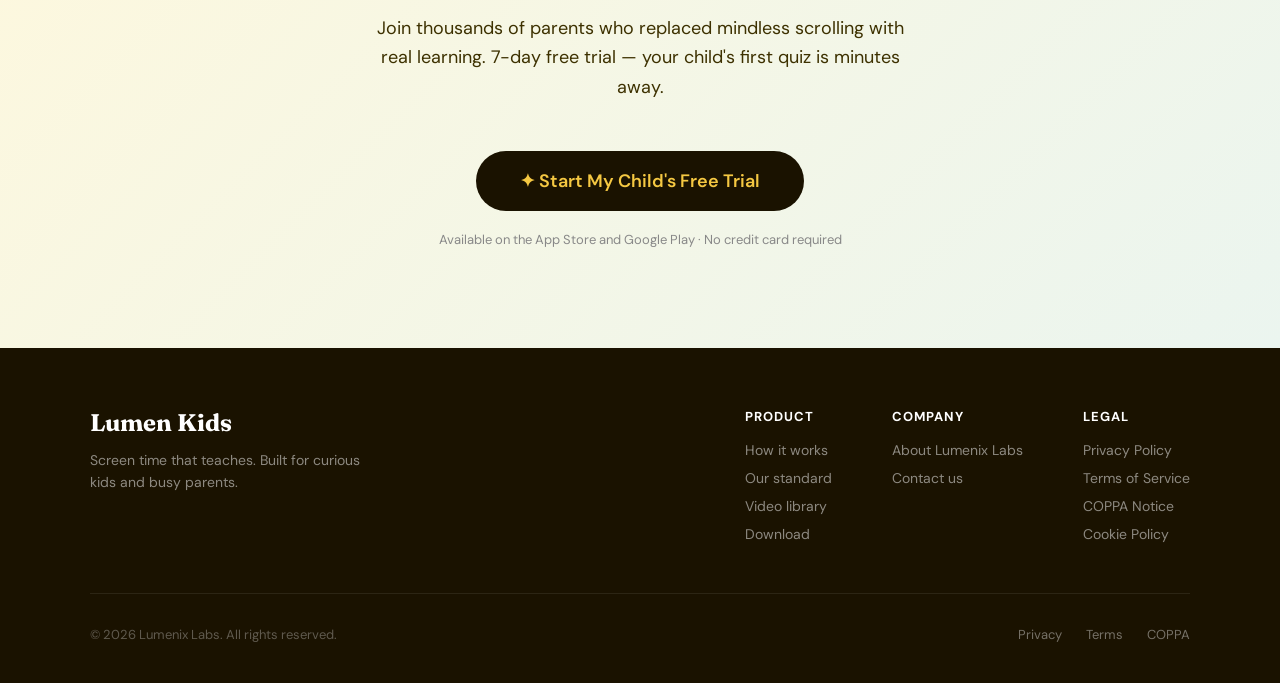
==== commit 71a1846b: "Add About Lumenix Labs section; wire footer link" ====
--- a/index.html
+++ b/index.html
@@ -705,6 +705,28 @@
   </div>
 </section>
 
+<!-- ABOUT LUMENIX LABS -->
+<section id="about" style="background:var(--mist);padding:100px 24px;">
+  <div class="container" style="max-width:820px;margin:0 auto;text-align:center;">
+    <div class="section-label">About the company</div>
+    <h2 class="section-title" style="margin:0 auto 24px;">Built by <em>Lumenix Labs</em></h2>
+    <p style="font-size:18px;color:var(--ink-soft);line-height:1.7;margin-bottom:20px;">
+      Lumenix Labs is an independent software studio building tools that put learning before engagement. Lumen Kids is our first product — born from a simple frustration: the platforms our kids spend the most time on are designed to keep them watching, not help them learn.
+    </p>
+    <p style="font-size:18px;color:var(--ink-soft);line-height:1.7;margin-bottom:20px;">
+      We use AI to do what humans can't do at scale — review thousands of educational videos against a strict pedagogical rubric, and only pass the ones that genuinely teach. Then we get out of the way. No ads. No engagement loops. No tricks. Just calm, well-paced lessons and a quiet quiz to check what stuck.
+    </p>
+    <p style="font-size:18px;color:var(--ink-soft);line-height:1.7;margin-bottom:36px;">
+      We collect the absolute minimum data needed to run the service. We never sell it. We never target ads at children. Read our <a href="privacy.html" style="color:var(--sage);font-weight:600;">Privacy Policy</a> and <a href="coppa.html" style="color:var(--sage);font-weight:600;">COPPA Notice</a> — they say exactly the same thing the app does.
+    </p>
+    <div style="display:inline-flex;flex-direction:column;gap:6px;background:white;border-radius:20px;padding:24px 36px;box-shadow:0 2px 16px rgba(0,0,0,0.06);">
+      <div style="font-family:'Fraunces',serif;font-size:20px;font-weight:600;color:var(--ink);">Lumenix Labs</div>
+      <div style="font-size:14px;color:var(--ink-soft);">Independent software studio</div>
+      <a href="mailto:privacy@lumenixlabs.app" style="color:var(--sage);font-size:14px;font-weight:600;text-decoration:none;margin-top:4px;">privacy@lumenixlabs.app</a>
+    </div>
+  </div>
+</section>
+
 <!-- DOWNLOAD CTA -->
 <section class="waitlist" id="download">
   <div class="container">
@@ -735,6 +757,7 @@
       </div>
       <div class="footer-col">
         <h5>Company</h5>
+        <a href="#about">About Lumenix Labs</a>
         <a href="mailto:privacy@lumenixlabs.app">Contact us</a>
       </div>
       <div class="footer-col">
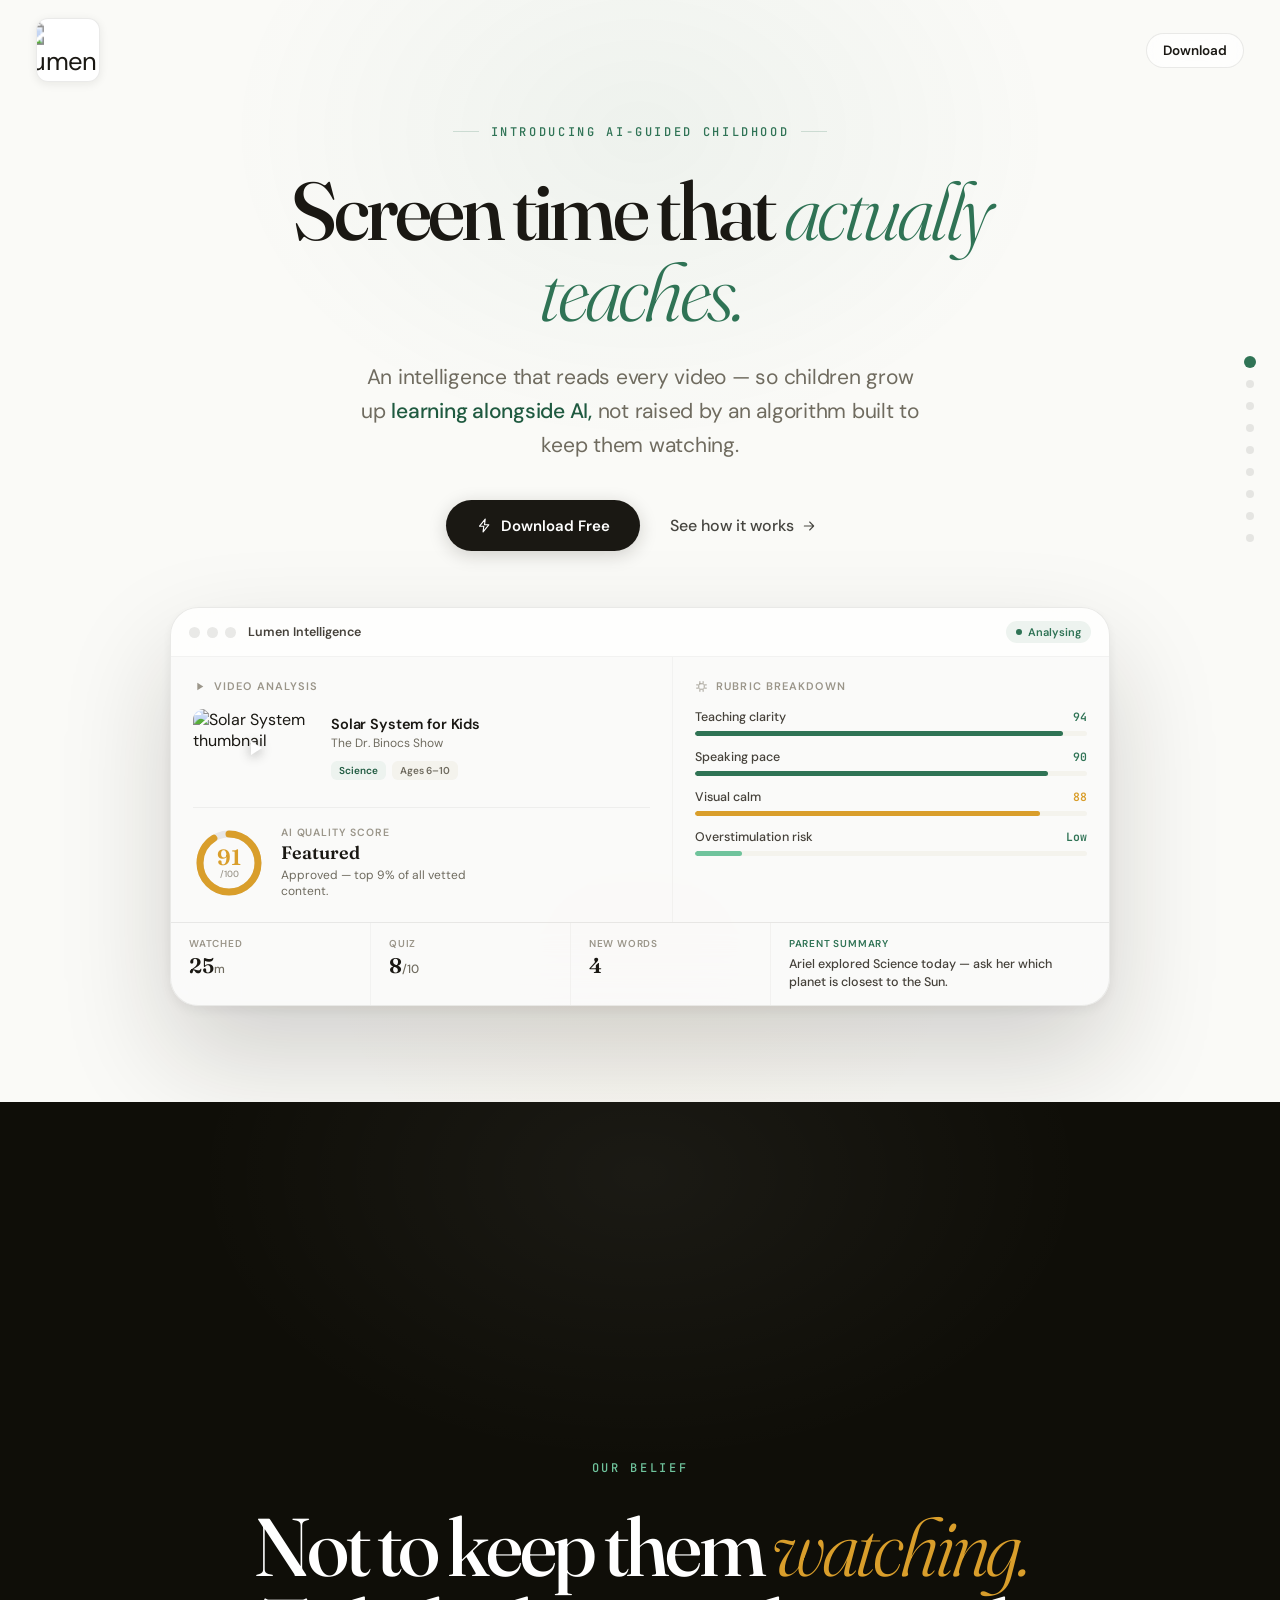
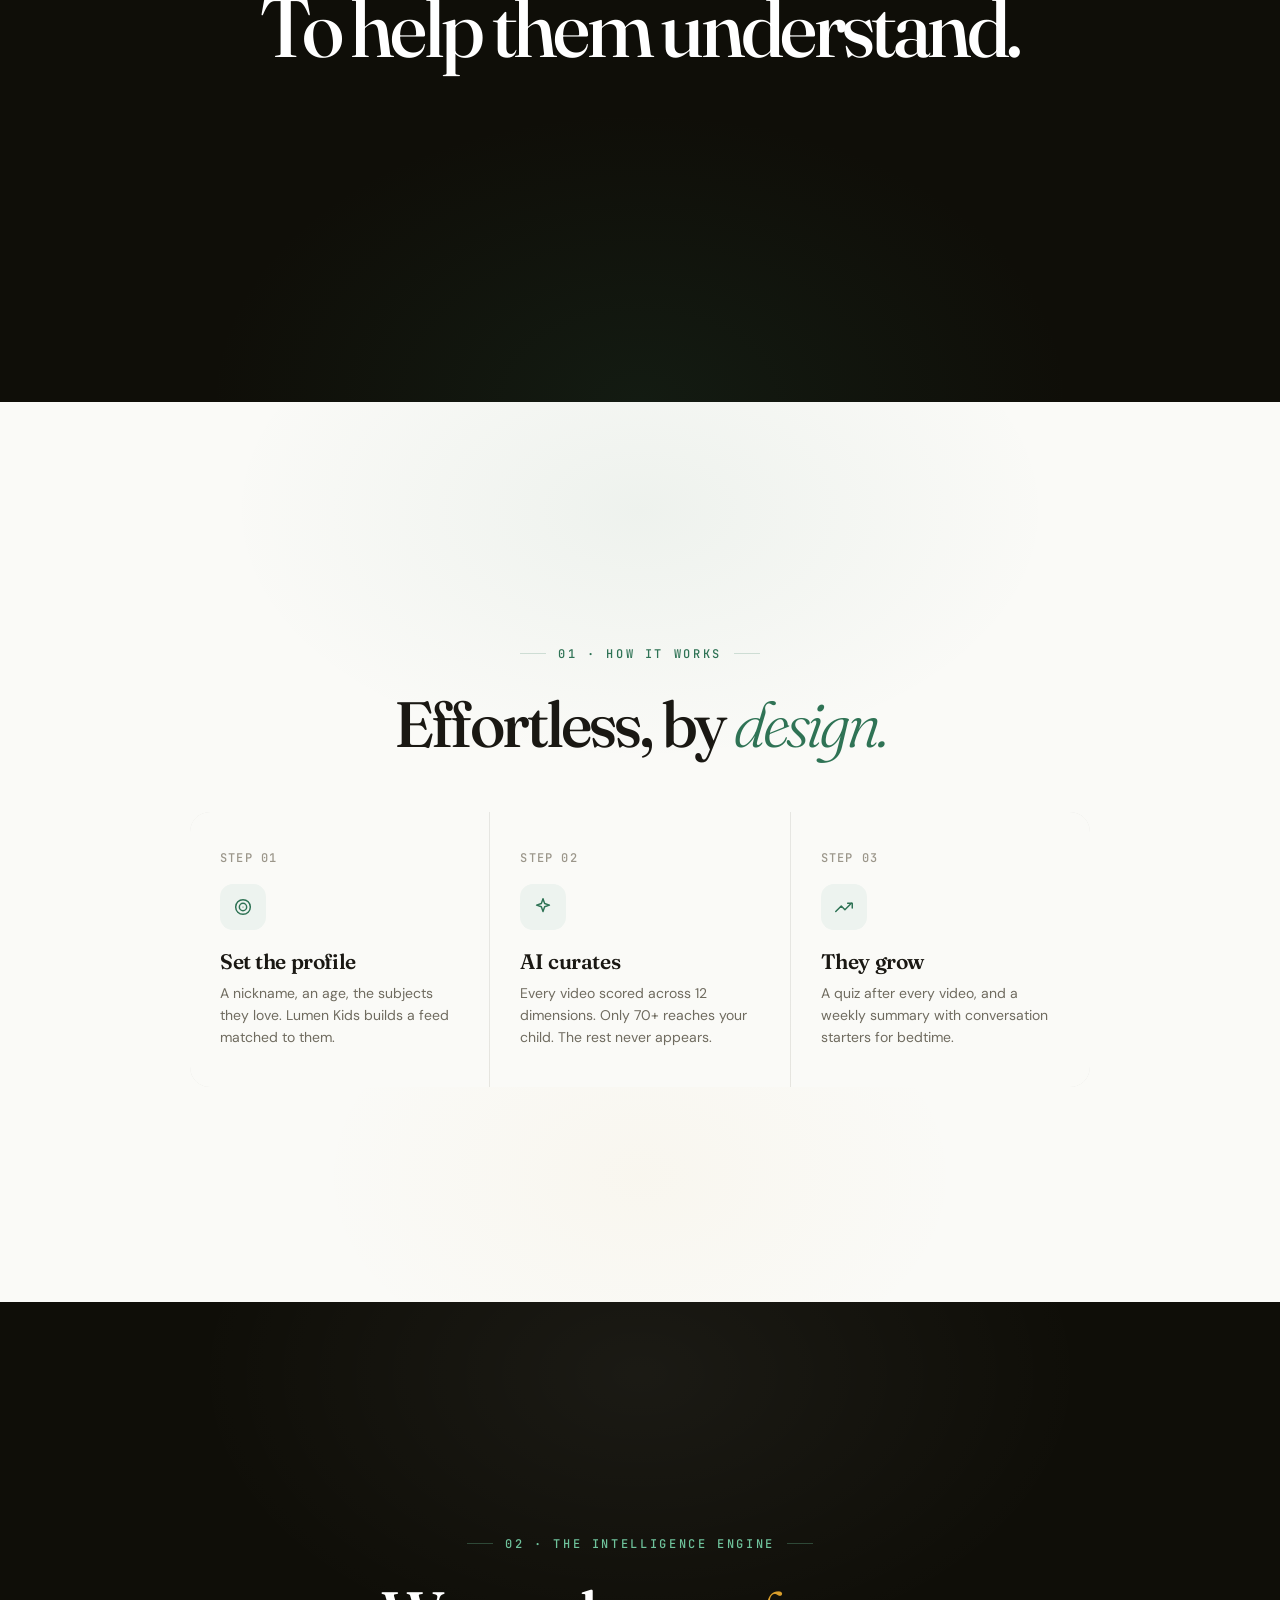
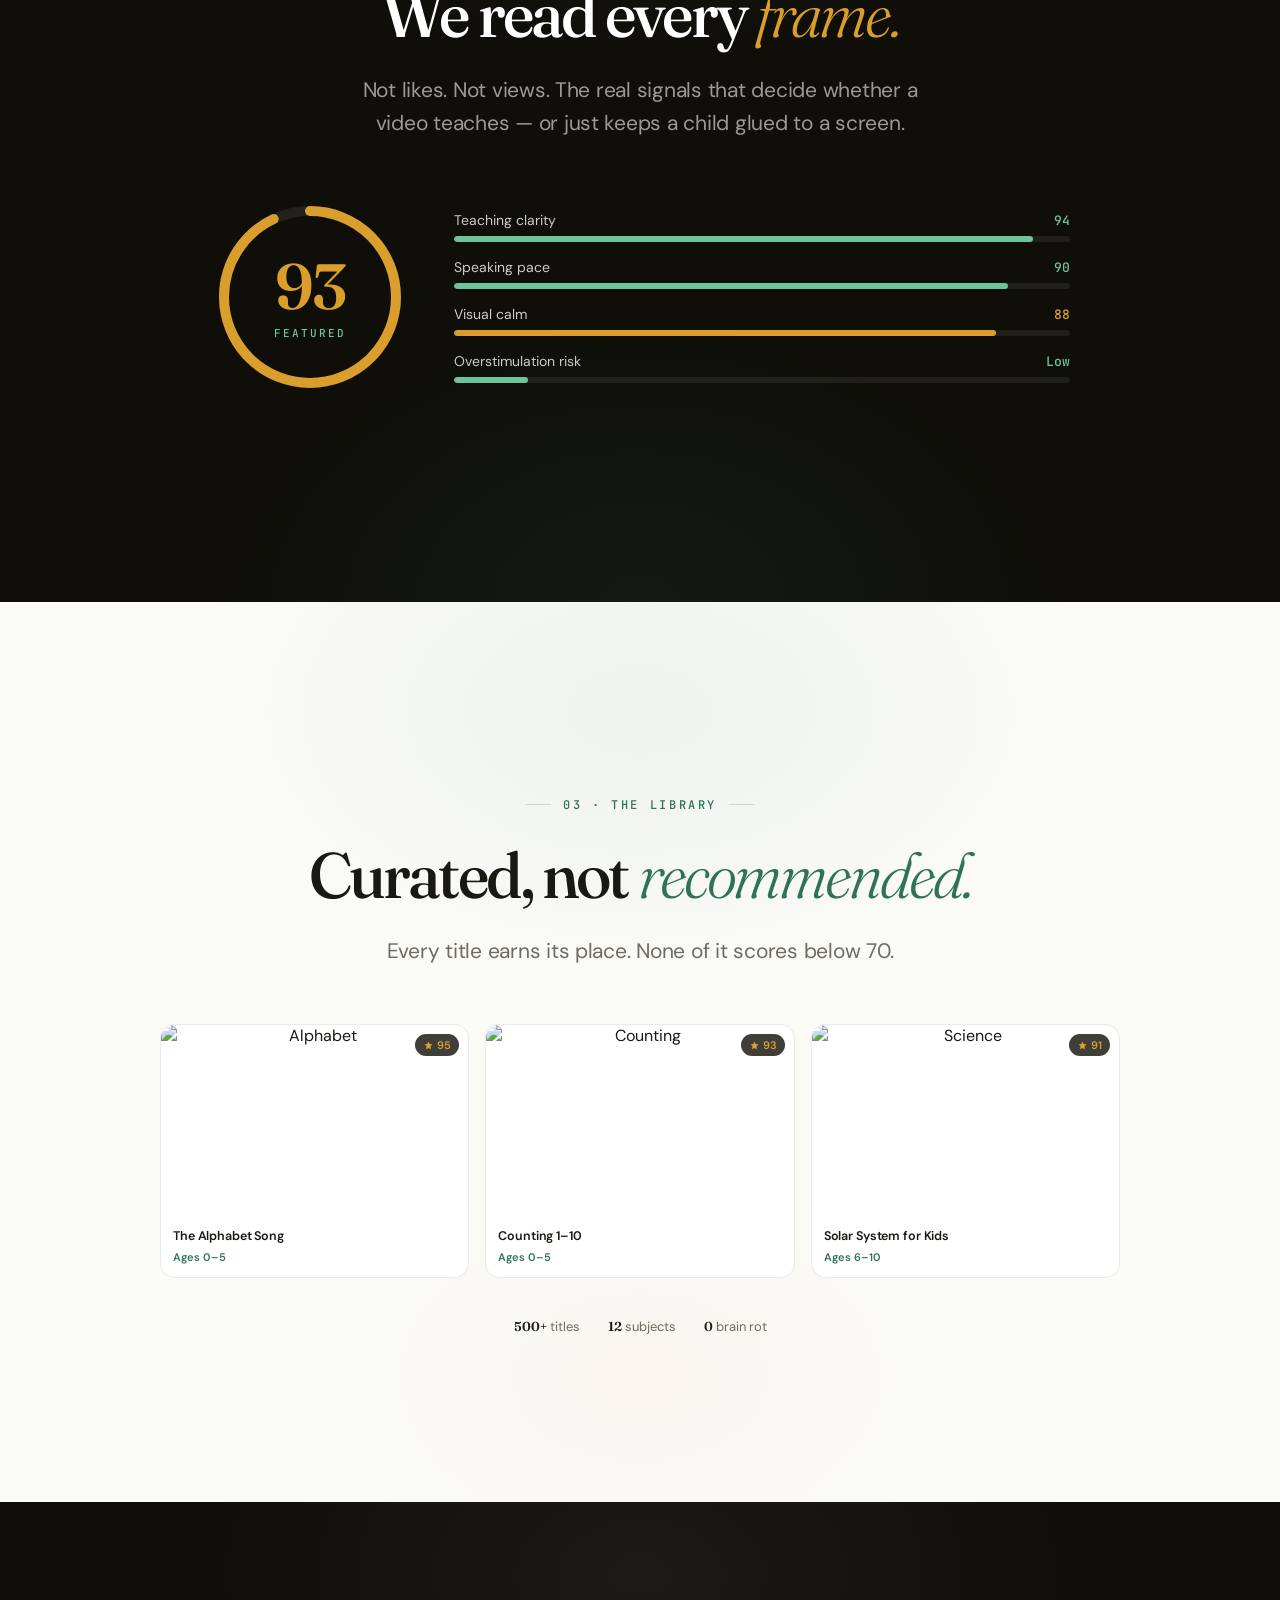
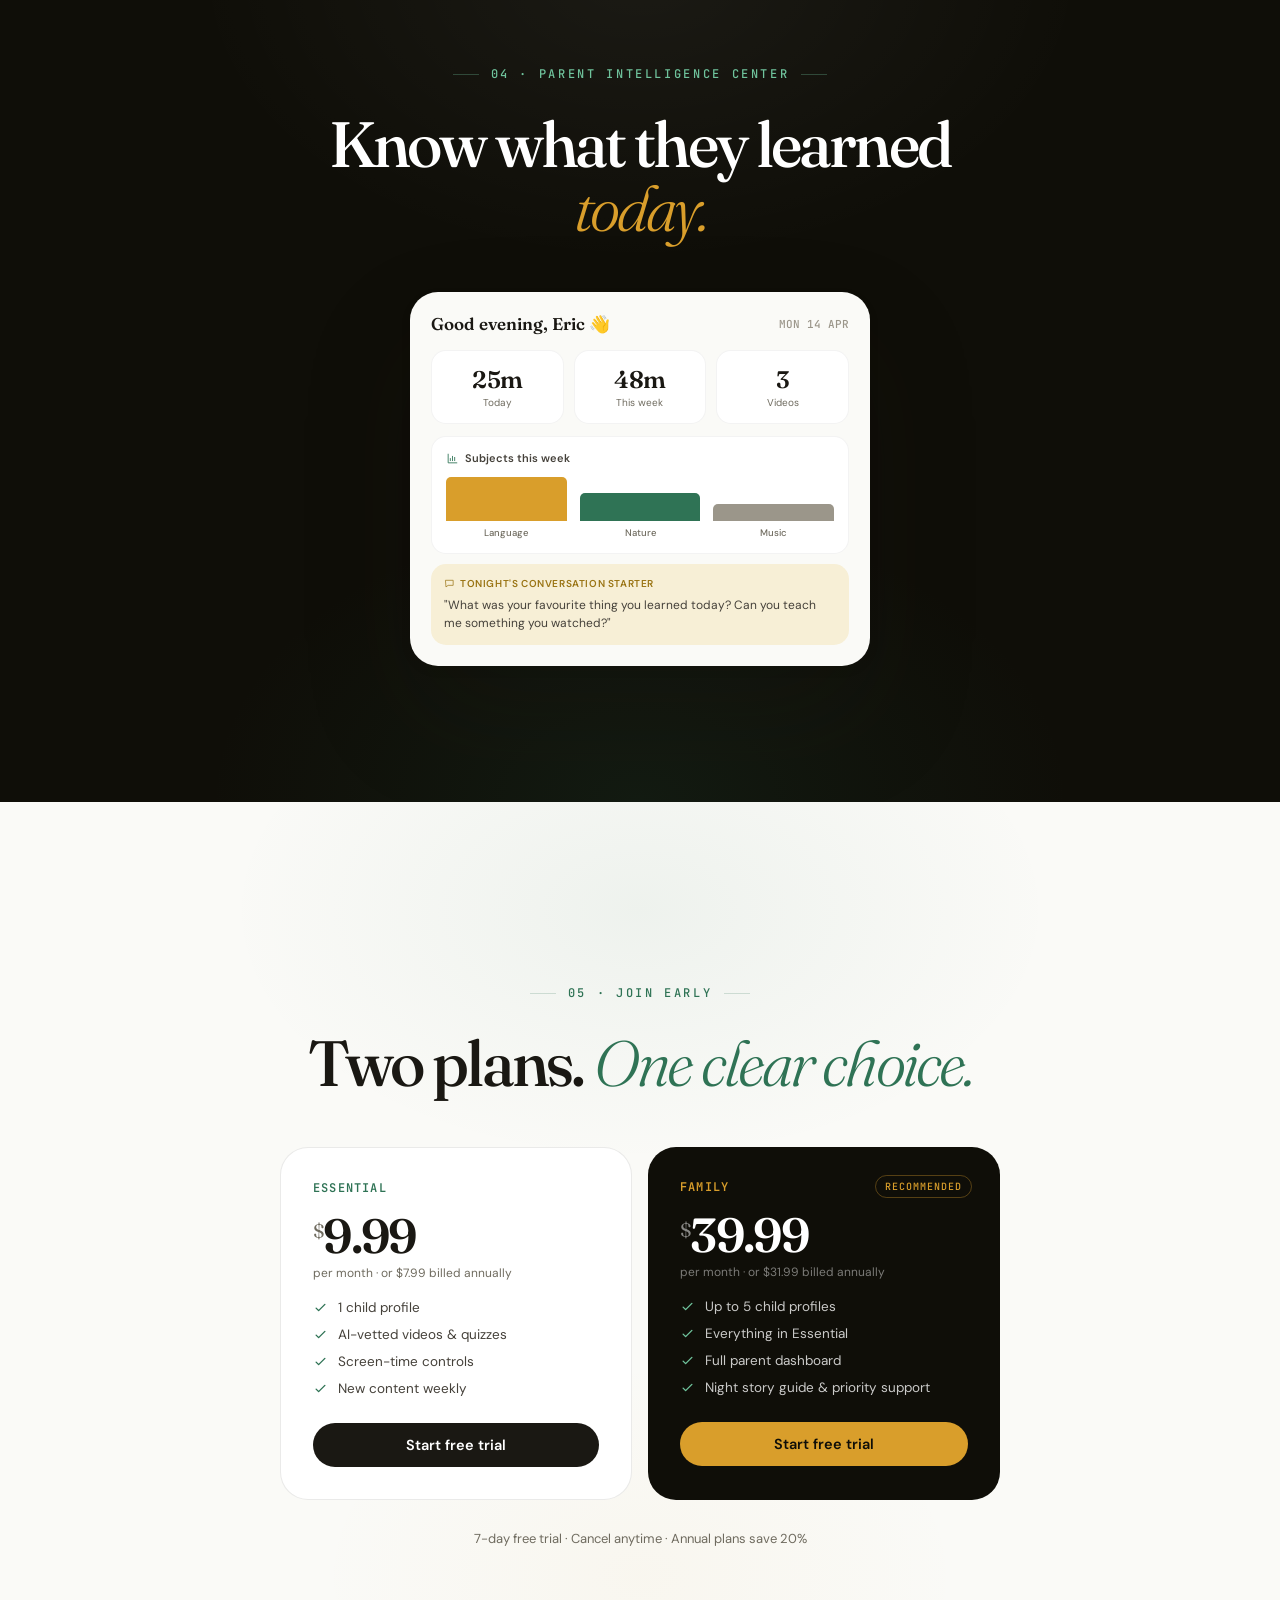
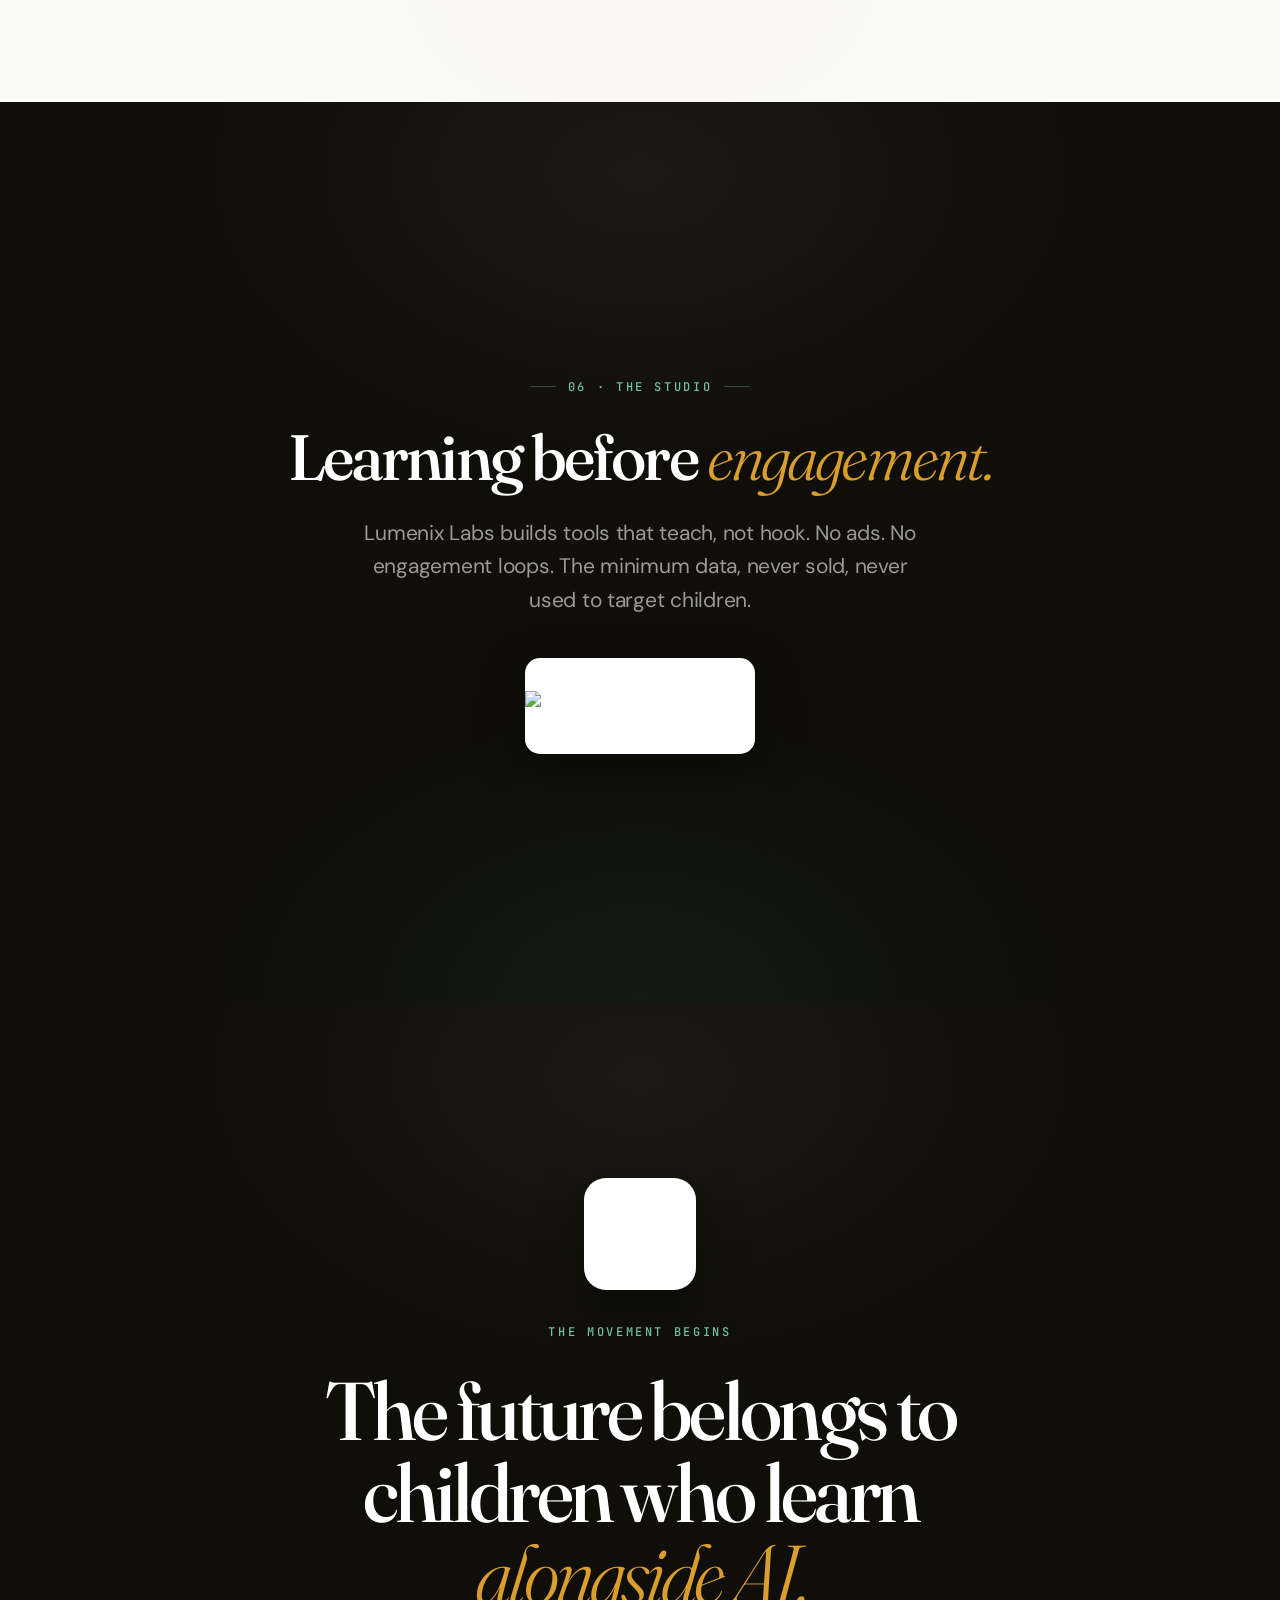
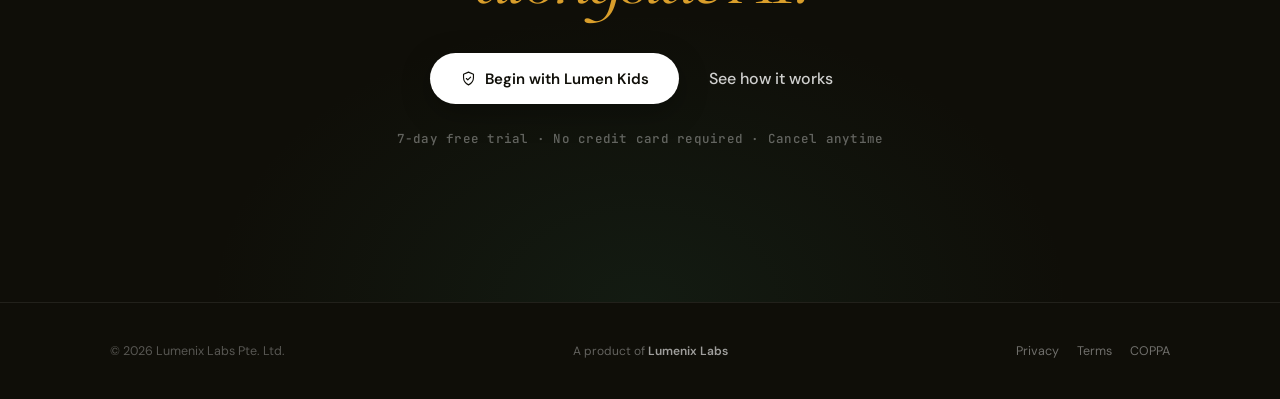
==== commit 4cecb03b: "Update landing page" ====
--- a/index.html
+++ b/index.html
@@ -3,777 +3,527 @@
 <head>
 <meta charset="UTF-8">
 <meta name="viewport" content="width=device-width, initial-scale=1.0">
-<title>Lumen Kids — Screen Time That Actually Teaches</title>
-<link href="https://fonts.googleapis.com/css2?family=Fraunces:ital,opsz,wght@0,9..144,300;0,9..144,600;0,9..144,700;1,9..144,300&family=DM+Sans:wght@400;500;600&display=swap" rel="stylesheet">
+<title>Lumen Kids — AI-Guided Childhood</title>
+<link rel="preconnect" href="https://fonts.googleapis.com">
+<link rel="preconnect" href="https://fonts.gstatic.com" crossorigin>
+<link href="https://fonts.googleapis.com/css2?family=Fraunces:ital,opsz,wght@0,9..144,300;0,9..144,400;0,9..144,500;0,9..144,600;1,9..144,300;1,9..144,400&family=DM+Sans:opsz,wght@9..40,400;9..40,500;9..40,600;9..40,700&family=JetBrains+Mono:wght@400;500&display=swap" rel="stylesheet">
 <style>
-  *, *::before, *::after { box-sizing: border-box; margin: 0; padding: 0; }
-  :root {
-    --sun: #F5C842; --sun-deep: #E8A800; --ink: #1A1200; --ink-soft: #3D3100;
-    --cream: #FFFDF4; --sage: #3D7A5F; --sage-light: #EBF5EF;
-    --coral: #F26B4E; --sky: #D6EDFF; --mist: #F7F4EE;
-    --red: #E53935; --red-light: #FFEBEE;
-  }
-  html { scroll-behavior: smooth; }
-  body { font-family: 'DM Sans', sans-serif; background: var(--cream); color: var(--ink); overflow-x: hidden; }
-
-  /* NAV */
-  nav { position: fixed; top: 0; left: 0; right: 0; z-index: 100; display: flex; align-items: center; justify-content: space-between; padding: 20px 48px; background: rgba(255,253,244,0.92); backdrop-filter: blur(12px); border-bottom: 1px solid rgba(232,200,64,0.15); }
-  .nav-logo { font-family: 'Fraunces', serif; font-size: 22px; font-weight: 700; color: var(--ink); display: flex; align-items: center; gap: 10px; }
-  .nav-logo .dot { width: 10px; height: 10px; background: var(--sun); border-radius: 50%; display: inline-block; }
-  .nav-links { display: flex; align-items: center; gap: 32px; }
-  .nav-links a { text-decoration: none; color: var(--ink-soft); font-size: 15px; font-weight: 500; transition: color 0.2s; }
-  .nav-links a:hover { color: var(--ink); }
-  .nav-cta { background: var(--ink) !important; color: var(--sun) !important; padding: 10px 24px; border-radius: 100px; font-weight: 600 !important; }
-  .nav-cta:hover { opacity: 0.85; }
-
-  /* HERO */
-  .hero { min-height: 100vh; display: flex; flex-direction: column; align-items: center; justify-content: center; text-align: center; padding: 140px 24px 80px; position: relative; overflow: hidden; }
-  .hero-bg { position: absolute; inset: 0; background: radial-gradient(ellipse 80% 60% at 50% 0%, #FFF3B0 0%, transparent 70%), radial-gradient(ellipse 40% 40% at 10% 80%, #D6EDFF 0%, transparent 60%), radial-gradient(ellipse 30% 30% at 90% 70%, #EBF5EF 0%, transparent 60%); z-index: 0; }
-  .hero-badge { display: inline-flex; align-items: center; gap: 8px; background: var(--sun); color: var(--ink); padding: 8px 18px; border-radius: 100px; font-size: 13px; font-weight: 600; letter-spacing: 0.05em; text-transform: uppercase; margin-bottom: 32px; position: relative; z-index: 1; animation: fadeUp 0.6s ease both; }
-  .hero-badge .pulse { width: 8px; height: 8px; border-radius: 50%; background: var(--ink); animation: pulse 2s ease infinite; }
-  @keyframes pulse { 0%,100%{opacity:1;transform:scale(1)} 50%{opacity:0.4;transform:scale(0.8)} }
-  .hero h1 { font-family: 'Fraunces', serif; font-size: clamp(48px, 8vw, 92px); font-weight: 700; line-height: 1.05; color: var(--ink); max-width: 900px; position: relative; z-index: 1; animation: fadeUp 0.6s 0.1s ease both; }
-  .hero h1 em { font-style: italic; font-weight: 300; color: var(--sage); }
-  .hero h1 .highlight { position: relative; display: inline-block; }
-  .hero h1 .highlight::after { content: ''; position: absolute; bottom: 4px; left: 0; right: 0; height: 8px; background: var(--sun); z-index: -1; border-radius: 4px; }
-  .hero-sub { font-size: 20px; color: var(--ink-soft); max-width: 560px; line-height: 1.65; margin: 28px auto 48px; position: relative; z-index: 1; animation: fadeUp 0.6s 0.2s ease both; }
-  .hero-actions { display: flex; gap: 16px; flex-wrap: wrap; justify-content: center; position: relative; z-index: 1; animation: fadeUp 0.6s 0.3s ease both; }
-  .btn-primary { background: var(--ink); color: var(--sun); padding: 16px 36px; border-radius: 100px; font-size: 16px; font-weight: 600; text-decoration: none; border: none; cursor: pointer; transition: transform 0.2s, box-shadow 0.2s; display: inline-flex; align-items: center; gap: 8px; font-family: 'DM Sans', sans-serif; }
-  .btn-primary:hover { transform: translateY(-2px); box-shadow: 0 8px 32px rgba(26,18,0,0.2); }
-  .btn-secondary { background: transparent; color: var(--ink); padding: 16px 36px; border-radius: 100px; font-size: 16px; font-weight: 500; text-decoration: none; border: 2px solid rgba(26,18,0,0.15); cursor: pointer; transition: border-color 0.2s, background 0.2s; display: inline-flex; align-items: center; gap: 8px; }
-  .btn-secondary:hover { border-color: var(--ink); background: var(--mist); }
-  .hero-trust { margin-top: 56px; display: flex; align-items: center; gap: 24px; flex-wrap: wrap; justify-content: center; position: relative; z-index: 1; animation: fadeUp 0.6s 0.4s ease both; }
-  .trust-item { display: flex; align-items: center; gap: 8px; font-size: 14px; color: var(--ink-soft); font-weight: 500; }
-  .trust-divider { width: 4px; height: 4px; border-radius: 50%; background: #ccc; }
-  .hero-cards { margin-top: 64px; display: flex; gap: 16px; justify-content: center; flex-wrap: wrap; position: relative; z-index: 1; animation: fadeUp 0.6s 0.5s ease both; }
-  .video-card { background: white; border-radius: 20px; overflow: hidden; width: 200px; box-shadow: 0 4px 24px rgba(0,0,0,0.08); transition: transform 0.3s; cursor: pointer; }
-  .video-card:nth-child(2) { transform: translateY(-12px); }
-  .video-card:hover { transform: translateY(-6px) !important; }
-  .video-card img { width: 100%; aspect-ratio: 16/9; object-fit: cover; display: block; }
-  .video-card-info { padding: 12px; }
-  .video-card-title { font-size: 12px; font-weight: 600; color: var(--ink); line-height: 1.4; margin-bottom: 8px; }
-  .video-card-badges { display: flex; gap: 4px; flex-wrap: wrap; }
-  .badge { font-size: 10px; font-weight: 600; padding: 3px 8px; border-radius: 100px; text-transform: uppercase; letter-spacing: 0.04em; }
-  .badge-math { background: #FFF3B0; color: #7A5F00; }
-  .badge-science { background: #EBF5EF; color: #2D6B4F; }
-  .badge-language { background: #D6EDFF; color: #1A5A8A; }
-  .badge-nature { background: #F0EBF5; color: #5A3D7A; }
-  .score-badge { background: var(--sun); color: var(--ink); }
-
-  section { padding: 100px 24px; }
-  .section-label { font-size: 12px; font-weight: 700; letter-spacing: 0.12em; text-transform: uppercase; color: var(--sage); margin-bottom: 16px; }
-  .section-title { font-family: 'Fraunces', serif; font-size: clamp(36px, 5vw, 56px); font-weight: 700; line-height: 1.1; color: var(--ink); max-width: 700px; }
-  .section-title em { font-style: italic; font-weight: 300; color: var(--sage); }
-  .section-sub { font-size: 18px; color: var(--ink-soft); line-height: 1.65; max-width: 560px; margin-top: 20px; }
-  .container { max-width: 1100px; margin: 0 auto; }
-
-  /* HOW IT WORKS */
-  .how { background: var(--mist); }
-  .how-header { text-align: center; margin-bottom: 72px; }
-  .how-header .section-title { margin: 0 auto; }
-  .how-header .section-sub { margin: 20px auto 0; text-align: center; }
-  .steps { display: grid; grid-template-columns: repeat(auto-fit, minmax(280px, 1fr)); gap: 32px; }
-  .step { background: white; border-radius: 24px; padding: 40px 36px; position: relative; overflow: hidden; transition: transform 0.3s; }
-  .step:hover { transform: translateY(-4px); }
-  .step-number { font-family: 'Fraunces', serif; font-size: 80px; font-weight: 700; color: var(--sun); opacity: 0.3; position: absolute; top: -10px; right: 20px; line-height: 1; pointer-events: none; }
-  .step-icon { width: 56px; height: 56px; border-radius: 16px; display: flex; align-items: center; justify-content: center; font-size: 28px; margin-bottom: 24px; }
-  .step:nth-child(1) .step-icon { background: #FFF3B0; }
-  .step:nth-child(2) .step-icon { background: #EBF5EF; }
-  .step:nth-child(3) .step-icon { background: #D6EDFF; }
-  .step h3 { font-family: 'Fraunces', serif; font-size: 24px; font-weight: 600; color: var(--ink); margin-bottom: 12px; }
-  .step p { font-size: 16px; color: var(--ink-soft); line-height: 1.65; }
-
-  /* VETTING — YES/NO only, no pipeline details */
-  .vet-section { background: var(--ink); padding: 100px 24px; }
-  .vet-header { text-align: center; margin-bottom: 72px; }
-  .vet-header .section-label { color: var(--sun); }
-  .vet-header .section-title { color: white; margin: 0 auto; }
-  .vet-header .section-title em { color: var(--sun); }
-  .vet-header .section-sub { color: rgba(255,255,255,0.65); margin: 20px auto 0; text-align: center; }
-
-  .vet-compare { display: grid; grid-template-columns: 1fr 1fr; gap: 24px; margin-bottom: 48px; }
-  .vet-col { border-radius: 24px; padding: 40px; }
-  .vet-col.yes { background: rgba(61,122,95,0.15); border: 1px solid rgba(61,122,95,0.3); }
-  .vet-col.no { background: rgba(229,57,53,0.1); border: 1px solid rgba(229,57,53,0.25); }
-  .vet-col-header { display: flex; align-items: center; gap: 12px; margin-bottom: 28px; }
-  .vet-col-badge { width: 36px; height: 36px; border-radius: 50%; display: flex; align-items: center; justify-content: center; font-size: 18px; flex-shrink: 0; }
-  .vet-col.yes .vet-col-badge { background: var(--sage); }
-  .vet-col.no .vet-col-badge { background: var(--red); }
-  .vet-col-title { font-family: 'Fraunces', serif; font-size: 22px; font-weight: 600; }
-  .vet-col.yes .vet-col-title { color: #7ECFAA; }
-  .vet-col.no .vet-col-title { color: #EF9A9A; }
-  .vet-col-sub { font-size: 13px; color: rgba(255,255,255,0.45); margin-top: 2px; }
-  .vet-items { display: flex; flex-direction: column; gap: 16px; }
-  .vet-item { display: flex; align-items: flex-start; gap: 12px; }
-  .vet-item-dot { width: 24px; height: 24px; border-radius: 50%; display: flex; align-items: center; justify-content: center; font-size: 12px; flex-shrink: 0; margin-top: 1px; font-weight: 700; }
-  .vet-col.yes .vet-item-dot { background: rgba(61,122,95,0.3); color: #7ECFAA; }
-  .vet-col.no .vet-item-dot { background: rgba(229,57,53,0.2); color: #EF9A9A; }
-  .vet-item-text { font-size: 15px; color: rgba(255,255,255,0.85); line-height: 1.5; }
-  .vet-item-text strong { color: white; font-weight: 600; }
-  .vet-item-text span { font-size: 13px; color: rgba(255,255,255,0.45); display: block; margin-top: 3px; }
-
-  /* Score bars */
-  .vet-score-bar { background: rgba(255,255,255,0.05); border: 1px solid rgba(255,255,255,0.08); border-radius: 20px; padding: 36px; margin-bottom: 32px; }
-  .vet-score-title { font-family: 'Fraunces', serif; font-size: 22px; font-weight: 600; color: white; margin-bottom: 6px; }
-  .vet-score-sub { font-size: 14px; color: rgba(255,255,255,0.45); margin-bottom: 32px; }
-  .score-bars { display: flex; flex-direction: column; gap: 16px; }
-  .score-row { display: flex; align-items: center; gap: 16px; }
-  .score-label { font-size: 14px; color: rgba(255,255,255,0.7); width: 220px; flex-shrink: 0; }
-  .score-bar-track { flex: 1; height: 8px; background: rgba(255,255,255,0.08); border-radius: 4px; overflow: hidden; }
-  .score-bar-fill { height: 100%; border-radius: 4px; }
-  .score-val { font-size: 13px; font-weight: 700; width: 36px; text-align: right; flex-shrink: 0; }
-  .score-legend { display: flex; gap: 24px; margin-top: 24px; padding-top: 24px; border-top: 1px solid rgba(255,255,255,0.08); flex-wrap: wrap; }
-  .legend-item { display: flex; align-items: center; gap: 8px; font-size: 13px; color: rgba(255,255,255,0.45); }
-  .legend-dot { width: 12px; height: 12px; border-radius: 2px; }
-
-  /* not sentiment */
-  .not-sentiment { background: rgba(245,200,66,0.08); border: 1px solid rgba(245,200,66,0.2); border-radius: 20px; padding: 32px 36px; display: flex; gap: 24px; align-items: flex-start; }
-  .not-sentiment-icon { font-size: 36px; flex-shrink: 0; }
-  .not-sentiment-text h4 { font-family: 'Fraunces', serif; font-size: 22px; font-weight: 600; color: white; margin-bottom: 10px; }
-  .not-sentiment-text p { font-size: 16px; color: rgba(255,255,255,0.65); line-height: 1.65; }
-  .not-sentiment-text p strong { color: var(--sun); }
-
-  /* VIDEO SHOWCASE */
-  .showcase { background: var(--cream); }
-  .showcase-header { margin-bottom: 56px; }
-  .showcase-grid { display: grid; grid-template-columns: repeat(auto-fill, minmax(220px, 1fr)); gap: 20px; }
-  .showcase-card { background: white; border-radius: 20px; overflow: hidden; box-shadow: 0 2px 16px rgba(0,0,0,0.06); transition: transform 0.3s, box-shadow 0.3s; cursor: pointer; }
-  .showcase-card:hover { transform: translateY(-6px); box-shadow: 0 12px 40px rgba(0,0,0,0.12); }
-  .showcase-card img { width: 100%; aspect-ratio: 16/9; object-fit: cover; display: block; }
-  .showcase-card-body { padding: 16px; }
-  .showcase-card-title { font-size: 14px; font-weight: 600; color: var(--ink); line-height: 1.4; margin-bottom: 10px; display: -webkit-box; -webkit-line-clamp: 2; -webkit-box-orient: vertical; overflow: hidden; }
-  .showcase-card-meta { display: flex; align-items: center; justify-content: space-between; gap: 8px; flex-wrap: wrap; }
-  .showcase-card-channel { font-size: 12px; color: #888; }
-  .stars { color: var(--sun-deep); font-size: 12px; }
-  .age-tag { font-size: 11px; font-weight: 600; color: var(--sage); background: var(--sage-light); padding: 3px 10px; border-radius: 100px; }
-  .showcase-note { text-align: center; margin-top: 40px; font-size: 15px; color: var(--ink-soft); }
-  .showcase-note strong { color: var(--sage); }
-
-  /* DASHBOARD */
-  .dashboard-section { background: var(--mist); overflow: hidden; }
-  .dashboard-inner { display: grid; grid-template-columns: 1fr 1fr; gap: 80px; align-items: center; }
-  .dashboard-features { margin-top: 40px; display: flex; flex-direction: column; gap: 20px; }
-  .dash-feature { display: flex; align-items: flex-start; gap: 16px; }
-  .dash-feature-icon { width: 44px; height: 44px; border-radius: 12px; background: var(--sage-light); display: flex; align-items: center; justify-content: center; font-size: 20px; flex-shrink: 0; }
-  .dash-feature-text h4 { font-size: 16px; font-weight: 600; color: var(--ink); margin-bottom: 4px; }
-  .dash-feature-text p { font-size: 14px; color: var(--ink-soft); line-height: 1.5; }
-  .dashboard-mockup { background: #FAF7F2; border-radius: 28px; padding: 28px; box-shadow: 0 24px 80px rgba(0,0,0,0.12); transform: rotate(2deg); transition: transform 0.3s; }
-  .dashboard-mockup:hover { transform: rotate(0deg); }
-  .dash-header { display: flex; align-items: center; justify-content: space-between; margin-bottom: 24px; }
-  .dash-greeting { font-family: 'Fraunces', serif; font-size: 20px; font-weight: 600; color: #1A1200; }
-  .dash-date { font-size: 13px; color: #888; }
-  .dash-cards { display: grid; grid-template-columns: 1fr 1fr 1fr; gap: 12px; margin-bottom: 20px; }
-  .dash-stat { background: white; border-radius: 14px; padding: 14px; text-align: center; }
-  .dash-stat-value { font-family: 'Fraunces', serif; font-size: 28px; font-weight: 700; color: #1A1200; }
-  .dash-stat-label { font-size: 11px; color: #888; margin-top: 2px; }
-  .dash-children { display: flex; flex-direction: column; gap: 10px; }
-  .dash-child { background: white; border-radius: 14px; padding: 14px; display: flex; align-items: center; gap: 14px; }
-  .dash-avatar { width: 40px; height: 40px; border-radius: 50%; display: flex; align-items: center; justify-content: center; font-size: 20px; flex-shrink: 0; }
-  .dash-avatar.emma { background: #FFF3B0; }
-  .dash-avatar.jack { background: #D6EDFF; }
-  .dash-child-info { flex: 1; }
-  .dash-child-name { font-size: 14px; font-weight: 600; color: #1A1200; }
-  .dash-child-stat { font-size: 12px; color: #888; margin-top: 2px; }
-  .dash-progress { height: 4px; background: #EEE; border-radius: 2px; margin-top: 6px; }
-  .dash-progress-fill { height: 100%; border-radius: 2px; background: #3D7A5F; }
-  .dash-convo { background: #FFF8DC; border-radius: 14px; padding: 14px; margin-top: 12px; border-left: 3px solid #E8A800; }
-  .dash-convo-label { font-size: 11px; font-weight: 700; color: #7A5F00; text-transform: uppercase; letter-spacing: 0.06em; margin-bottom: 6px; }
-  .dash-convo-q { font-size: 13px; color: #3D3100; line-height: 1.5; }
-
-  /* PRICING */
-  .pricing { background: var(--cream); }
-  .pricing-header { text-align: center; margin-bottom: 56px; }
-  .pricing-header .section-title { margin: 0 auto; }
-  .pricing-cards { display: grid; grid-template-columns: repeat(2, 1fr); gap: 24px; max-width: 780px; margin: 0 auto; }
-  .pricing-card { background: white; border-radius: 28px; padding: 36px; border: 2px solid transparent; transition: transform 0.3s; position: relative; overflow: hidden; }
-  .pricing-card:hover { transform: translateY(-4px); }
-  .pricing-card.featured { background: var(--ink); border-color: var(--sun); }
-  .pricing-card.featured::before { content: 'MOST POPULAR'; position: absolute; top: 18px; right: -28px; background: var(--sun); color: var(--ink); font-size: 9px; font-weight: 800; letter-spacing: 0.1em; padding: 5px 44px; transform: rotate(45deg); }
-  .pricing-card.entry { border: 2px solid rgba(26,18,0,0.08); }
-  .plan-name { font-size: 13px; font-weight: 700; letter-spacing: 0.08em; text-transform: uppercase; color: var(--sage); margin-bottom: 16px; }
-  .pricing-card.featured .plan-name { color: var(--sun); }
-  .pricing-card.entry .plan-name { color: #888; }
-  .plan-price { font-family: 'Fraunces', serif; font-size: 52px; font-weight: 700; color: var(--ink); line-height: 1; }
-  .pricing-card.featured .plan-price { color: white; }
-  .plan-price sup { font-size: 20px; font-weight: 400; vertical-align: top; margin-top: 10px; display: inline-block; }
-  .plan-period { font-size: 13px; color: #888; margin-top: 4px; margin-bottom: 8px; }
-  .pricing-card.featured .plan-period { color: rgba(255,255,255,0.5); }
-  .plan-tagline { font-size: 14px; color: var(--ink-soft); margin-bottom: 28px; line-height: 1.5; padding-bottom: 24px; border-bottom: 1px solid rgba(0,0,0,0.06); }
-  .pricing-card.featured .plan-tagline { color: rgba(255,255,255,0.6); border-bottom-color: rgba(255,255,255,0.1); }
-  .pricing-card.entry .plan-tagline { color: #aaa; }
-  .plan-features { list-style: none; display: flex; flex-direction: column; gap: 12px; margin-bottom: 32px; }
-  .plan-features li { font-size: 14px; color: var(--ink-soft); display: flex; align-items: flex-start; gap: 10px; line-height: 1.4; }
-  .pricing-card.featured .plan-features li { color: rgba(255,255,255,0.8); }
-  .pricing-card.entry .plan-features li { color: #888; }
-  .check { color: var(--sage); font-weight: 700; flex-shrink: 0; }
-  .pricing-card.featured .check { color: var(--sun); }
-  .lock { color: #ccc; flex-shrink: 0; }
-  .lock-text { color: #bbb !important; text-decoration: line-through; }
-  .plan-btn { width: 100%; padding: 14px; border-radius: 100px; border: 2px solid var(--ink); background: transparent; font-size: 15px; font-weight: 600; color: var(--ink); cursor: pointer; transition: all 0.2s; font-family: 'DM Sans', sans-serif; }
-  .plan-btn:hover { background: var(--ink); color: var(--sun); }
-  .pricing-card.featured .plan-btn { background: var(--sun); color: var(--ink); border-color: var(--sun); }
-  .pricing-card.featured .plan-btn:hover { background: var(--sun-deep); border-color: var(--sun-deep); }
-  .pricing-card.entry .plan-btn { border-color: rgba(0,0,0,0.15); color: #888; }
-  .pricing-card.entry .plan-btn:hover { background: var(--mist); color: var(--ink); border-color: var(--ink); }
-  .pricing-footer { text-align: center; margin-top: 40px; font-size: 14px; color: #888; }
-  .pricing-footer strong { color: var(--sage); }
-
-  /* DOWNLOAD CTA */
-  .waitlist { background: linear-gradient(135deg, #FFF8DC 0%, #EBF5EF 100%); text-align: center; padding: 100px 24px; }
-  .waitlist .section-title { margin: 0 auto 16px; }
-  .waitlist .section-sub { margin: 0 auto 48px; text-align: center; }
-  .waitlist-note { margin-top: 20px; font-size: 13px; color: #888; }
-
-  /* FOOTER */
-  footer { background: var(--ink); color: rgba(255,255,255,0.6); padding: 60px 24px 40px; }
-  .footer-inner { max-width: 1100px; margin: 0 auto; display: flex; justify-content: space-between; align-items: flex-start; flex-wrap: wrap; gap: 40px; padding-bottom: 40px; border-bottom: 1px solid rgba(255,255,255,0.08); }
-  .footer-brand { max-width: 280px; }
-  .footer-logo { font-family: 'Fraunces', serif; font-size: 24px; font-weight: 700; color: white; margin-bottom: 12px; }
-  .footer-logo .dot { color: var(--sun); }
-  .footer-tagline { font-size: 14px; line-height: 1.6; color: rgba(255,255,255,0.5); }
-  .footer-links { display: flex; gap: 60px; flex-wrap: wrap; }
-  .footer-col h5 { font-size: 13px; font-weight: 700; color: white; text-transform: uppercase; letter-spacing: 0.08em; margin-bottom: 16px; }
-  .footer-col a { display: block; font-size: 14px; color: rgba(255,255,255,0.5); text-decoration: none; margin-bottom: 10px; transition: color 0.2s; }
-  .footer-col a:hover { color: var(--sun); }
-  .footer-bottom { max-width: 1100px; margin: 32px auto 0; display: flex; justify-content: space-between; align-items: center; flex-wrap: wrap; gap: 16px; font-size: 13px; }
-  .footer-legal { display: flex; gap: 24px; }
-  .footer-legal a { color: rgba(255,255,255,0.4); text-decoration: none; }
-  .footer-legal a:hover { color: var(--sun); }
-  .footer-copy { color: rgba(255,255,255,0.3); }
-
-  @keyframes fadeUp { from{opacity:0;transform:translateY(24px)} to{opacity:1;transform:translateY(0)} }
-
-  @media (max-width: 900px) {
-    .pricing-cards { grid-template-columns: 1fr; max-width: 420px; }
-.dashboard-inner { grid-template-columns: 1fr; }
-    .dashboard-mockup { transform: none; }
-    .vet-compare { grid-template-columns: 1fr; }
-  }
-  @media (max-width: 768px) {
-    nav { padding: 16px 20px; }
-    .nav-links { display: none; }
-    .hero-cards { display: none; }
-    .footer-inner { flex-direction: column; }
-    .not-sentiment { flex-direction: column; }
-  }
+*, *::before, *::after { box-sizing: border-box; margin: 0; padding: 0; }
+:root {
+  --bg: #FAFAF7; --surface: #FFFFFF; --surface-2: #F4F3ED;
+  --ink: #1A1813; --ink-soft: #45413A; --muted: #6F6B5F; --faint: #9B968A;
+  --line: rgba(26,24,19,0.09); --line-2: rgba(26,24,19,0.05);
+  --sage: #2F7355; --sage-deep: #1F5A40; --sage-soft: #EDF3EF; --sage-line: rgba(47,115,85,0.2); --sage-mint: #6FC39C;
+  --gold: #D99E2B; --gold-soft: #F7EFD6;
+  --dark: #0F0E08; --dark-line: rgba(255,255,255,0.08);
+  --r-xl: 28px; --r-lg: 20px; --r-md: 15px;
+  --sh-2: 0 2px 6px rgba(26,24,19,0.05), 0 18px 50px rgba(26,24,19,0.10);
+  --sh-3: 0 4px 12px rgba(26,24,19,0.06), 0 50px 110px rgba(26,24,19,0.18);
+  --ease: cubic-bezier(0.22,0.7,0.18,1);
+}
+html { scroll-behavior: smooth; scroll-snap-type: y proximity; }
+body { font-family: 'DM Sans', sans-serif; background: var(--bg); color: var(--ink); overflow-x: hidden; -webkit-font-smoothing: antialiased; text-rendering: optimizeLegibility; }
+.ic { width: 1em; height: 1em; display: inline-block; vertical-align: -0.125em; stroke: currentColor; stroke-width: 1.6; stroke-linecap: round; stroke-linejoin: round; fill: none; flex-shrink: 0; }
+.mono { font-family: 'JetBrains Mono', monospace; }
+
+/* ─── SLIDE SYSTEM ─── */
+.slide { position: relative; min-height: 100vh; display: grid; place-items: center; scroll-snap-align: start; padding: 116px 24px 96px; overflow: hidden; }
+.slide.dark { background: var(--dark); color: #fff; }
+.slide-in { width: 100%; max-width: 1060px; margin: 0 auto; text-align: center; position: relative; z-index: 1; }
+.glow { position: absolute; inset: 0; pointer-events: none; z-index: 0; }
+.glow.light { background: radial-gradient(46% 40% at 50% 12%, rgba(47,115,85,0.06) 0%, transparent 70%), radial-gradient(36% 34% at 50% 86%, rgba(217,158,43,0.04) 0%, transparent 70%); }
+.glow.deep { background: radial-gradient(50% 46% at 50% 8%, rgba(255,255,255,0.05) 0%, transparent 70%), radial-gradient(48% 46% at 50% 100%, rgba(47,115,85,0.13) 0%, transparent 70%); }
+
+.over { display: inline-flex; align-items: center; gap: 12px; font: 500 12px 'JetBrains Mono'; letter-spacing: 0.22em; text-transform: uppercase; color: var(--sage); margin-bottom: 30px; }
+.dark .over { color: var(--sage-mint); }
+.over .ln { width: 26px; height: 1px; background: var(--sage-line); }
+.dark .over .ln { background: rgba(111,195,156,0.3); }
+
+.statement { font-family: 'Fraunces', serif; font-weight: 500; font-size: clamp(40px, 6.4vw, 92px); line-height: 1.0; letter-spacing: -0.045em; max-width: 16ch; margin: 0 auto; }
+.statement.sm { font-size: clamp(34px, 5vw, 68px); max-width: 18ch; }
+.statement em { font-style: italic; font-weight: 300; color: var(--sage); }
+.dark .statement em { color: var(--gold); }
+.say { font-size: clamp(17px, 2vw, 21px); color: var(--muted); line-height: 1.6; max-width: 560px; margin: 28px auto 0; letter-spacing: -0.012em; }
+.dark .say { color: rgba(255,255,255,0.58); }
+.say .keep { color: var(--sage-deep); font-weight: 500; }
+.dark .say .keep { color: var(--sage-mint); }
+
+/* reveal */
+.r { opacity: 0; transform: translateY(20px); transition: opacity 1s var(--ease), transform 1s var(--ease); }
+.active .r { opacity: 1; transform: none; }
+.active .r[data-d="1"]{ transition-delay:.12s } .active .r[data-d="2"]{ transition-delay:.24s } .active .r[data-d="3"]{ transition-delay:.36s } .active .r[data-d="4"]{ transition-delay:.48s }
+@media (prefers-reduced-motion: reduce){ html{scroll-snap-type:none} .r{opacity:1;transform:none;transition:none} *{animation:none!important} }
+
+/* ─── CHROME (minimal) ─── */
+.top { position: fixed; inset: 0 0 auto 0; z-index: 100; display: flex; align-items: center; justify-content: space-between; padding: 18px 36px; mix-blend-mode: normal; transition: opacity .4s; }
+.top .brand-chip img { width: 64px; height: auto; display: block; transform: scale(1.6); transform-origin: 50% 5%; }
+.top .dl { font: 600 13.5px 'DM Sans'; color: var(--ink); text-decoration: none; background: rgba(255,255,255,0.7); backdrop-filter: blur(16px); border: 1px solid var(--line); padding: 8px 16px; border-radius: 100px; transition: transform .2s; }
+.top .dl:hover { transform: translateY(-1px); }
+.top.on-dark .dl { color: #fff; background: rgba(255,255,255,0.1); border-color: var(--dark-line); }
+.top .brand-chip { background: #fff; border-radius: 12px; border: 1px solid var(--line); display: inline-flex; width: 64px; height: 64px; align-items: center; justify-content: center; overflow: hidden; box-shadow: 0 2px 10px rgba(26,24,19,0.08); }
+
+/* dot nav */
+.dots { position: fixed; right: 26px; top: 50%; transform: translateY(-50%); z-index: 100; display: flex; flex-direction: column; gap: 14px; }
+.dots a { width: 8px; height: 8px; border-radius: 50%; background: var(--line); transition: transform .3s, background .3s; }
+.dots a.act { background: var(--sage); transform: scale(1.5); }
+.on-dark-dots a { background: rgba(255,255,255,0.2); }
+.on-dark-dots a.act { background: var(--sage-mint); }
+
+/* ─── HERO render frame ─── */
+.frame { background: rgba(255,255,255,0.72); backdrop-filter: blur(30px) saturate(1.3); border: 1px solid var(--line); border-radius: var(--r-xl); box-shadow: var(--sh-3); overflow: hidden; max-width: 940px; margin: 56px auto 0; text-align: left; }
+.frame-bar { display: flex; align-items: center; gap: 12px; padding: 13px 18px; border-bottom: 1px solid var(--line-2); }
+.fb-dots { display: flex; gap: 7px; }
+.fb-dots i { width: 11px; height: 11px; border-radius: 50%; background: var(--line); }
+.frame-title { font-size: 12.5px; font-weight: 600; color: var(--ink-soft); }
+.frame-live { margin-left: auto; display: inline-flex; align-items: center; gap: 6px; font-size: 11px; font-weight: 600; color: var(--sage); background: var(--sage-soft); padding: 4px 10px; border-radius: 100px; }
+.frame-live .p { width: 6px; height: 6px; border-radius: 50%; background: var(--sage); animation: pulse 2s infinite; }
+.frame-body { display: grid; grid-template-columns: 1.15fr 1fr; gap: 1px; background: var(--line-2); }
+.pane { background: rgba(255,255,255,0.55); padding: 22px; }
+.pane-h { display: flex; align-items: center; gap: 8px; font-size: 11px; font-weight: 600; letter-spacing: 0.1em; text-transform: uppercase; color: var(--faint); margin-bottom: 16px; }
+.pane-h .ic { width: 13px; height: 13px; }
+.an-top { display: flex; gap: 14px; align-items: center; }
+.an-thumb { position: relative; width: 124px; flex-shrink: 0; border-radius: 11px; overflow: hidden; }
+.an-thumb img { width: 100%; aspect-ratio: 16/10; object-fit: cover; display: block; }
+.an-thumb .pl { position: absolute; inset: 0; display: grid; place-items: center; color: #fff; }
+.an-thumb .pl .ic { width: 24px; height: 24px; filter: drop-shadow(0 2px 6px rgba(0,0,0,.4)); }
+.an-title { font-size: 14.5px; font-weight: 600; letter-spacing: -0.01em; }
+.an-ch { font-size: 12px; color: var(--muted); margin-top: 2px; }
+.an-tags { display: flex; gap: 6px; margin-top: 10px; }
+.tag { font-size: 10px; font-weight: 600; padding: 3px 8px; border-radius: 6px; }
+.tag-sci { background: var(--sage-soft); color: var(--sage-deep); }
+.tag-age { background: var(--surface-2); color: var(--muted); }
+.an-score { display: flex; align-items: center; gap: 16px; margin-top: 20px; padding-top: 18px; border-top: 1px solid var(--line-2); }
+.ring { width: 72px; height: 72px; position: relative; flex-shrink: 0; }
+.ring svg { transform: rotate(-90deg); }
+.ring-v { position: absolute; inset: 0; display: flex; flex-direction: column; align-items: center; justify-content: center; font-family: 'Fraunces', serif; font-size: 22px; font-weight: 600; color: var(--gold); line-height: 1; }
+.ring-v small { font: 500 9px 'DM Sans'; color: var(--faint); }
+.asx .l { font-size: 10.5px; letter-spacing: 0.08em; text-transform: uppercase; color: var(--faint); font-weight: 600; }
+.asx .v { font-family: 'Fraunces', serif; font-size: 18px; font-weight: 600; margin-top: 2px; }
+.asx .d { font-size: 12px; color: var(--muted); margin-top: 3px; line-height: 1.4; max-width: 190px; }
+.bk { display: flex; flex-direction: column; gap: 13px; }
+.bk-top { display: flex; justify-content: space-between; align-items: baseline; margin-bottom: 6px; }
+.bk-l { font-size: 12.5px; color: var(--ink-soft); font-weight: 500; }
+.bk-n { font-size: 11.5px; font-weight: 600; }
+.bk-track { height: 5px; background: var(--surface-2); border-radius: 3px; overflow: hidden; }
+.bk-track i { display: block; height: 100%; border-radius: 3px; width: 0; transition: width 1.2s var(--ease) .3s; }
+.frame-foot { display: grid; grid-template-columns: repeat(3,1fr) 1.7fr; gap: 1px; background: var(--line-2); border-top: 1px solid var(--line-2); }
+.fcell { background: rgba(255,255,255,0.55); padding: 14px 18px; }
+.fcell .l { font-size: 10px; letter-spacing: 0.08em; text-transform: uppercase; color: var(--faint); font-weight: 600; margin-bottom: 5px; }
+.fcell .v { font-family: 'Fraunces', serif; font-size: 21px; font-weight: 600; line-height: 1; }
+.fcell .v small { font-size: 12px; color: var(--muted); font-family: 'DM Sans'; font-weight: 500; }
+.fcell.sum .v { font-family: 'DM Sans'; font-size: 12.5px; font-weight: 500; color: var(--ink-soft); line-height: 1.45; }
+.fcell.sum .l { color: var(--sage); }
+
+.proof { display: inline-flex; gap: 28px; flex-wrap: wrap; justify-content: center; margin-top: 40px; }
+.proof span { font-size: 13px; color: var(--muted); }
+.proof b { font-family: 'Fraunces', serif; font-weight: 600; color: var(--ink); }
+.dark .proof b { color: #fff; }
+
+.acts { display: inline-flex; gap: 12px; flex-wrap: wrap; justify-content: center; margin-top: 38px; }
+.btn { padding: 15px 30px; border-radius: 100px; font: 600 15px 'DM Sans'; text-decoration: none; cursor: pointer; border: none; display: inline-flex; align-items: center; gap: 8px; transition: transform .25s var(--ease), box-shadow .25s var(--ease); }
+.btn .ic { width: 17px; height: 17px; }
+.btn-dark { background: var(--ink); color: #fff; box-shadow: 0 4px 18px rgba(26,24,19,0.18); }
+.btn-dark:hover { transform: translateY(-2px); box-shadow: 0 12px 32px rgba(26,24,19,0.26); }
+.btn-light { background: #fff; color: var(--dark); box-shadow: 0 8px 30px rgba(0,0,0,0.3); }
+.btn-light:hover { transform: translateY(-2px); box-shadow: 0 14px 44px rgba(0,0,0,0.4); }
+.btn-ghost { color: inherit; opacity: .8; padding: 15px 18px; font-weight: 500; text-decoration: none; display: inline-flex; align-items: center; gap: 7px; transition: gap .2s, opacity .2s; }
+.btn-ghost:hover { gap: 11px; opacity: 1; }
+.btn-ghost .ic { width: 16px; height: 16px; }
+
+/* ─── HOW (three quiet steps) ─── */
+.steps3 { display: grid; grid-template-columns: repeat(3,1fr); gap: 1px; background: var(--line); border-radius: var(--r-lg); overflow: hidden; max-width: 900px; margin: 56px auto 0; }
+.st { background: var(--bg); padding: 38px 30px; text-align: left; }
+.st .n { font: 500 12px 'JetBrains Mono'; color: var(--faint); letter-spacing: 0.1em; }
+.st .ico { width: 46px; height: 46px; border-radius: 13px; background: var(--sage-soft); color: var(--sage); display: grid; place-items: center; margin: 18px 0 18px; }
+.st .ico .ic { width: 22px; height: 22px; }
+.st h3 { font-family: 'Fraunces', serif; font-size: 21px; font-weight: 600; letter-spacing: -0.02em; margin-bottom: 8px; }
+.st p { font-size: 14px; color: var(--muted); line-height: 1.6; }
+
+/* ─── ENGINE verdict render ─── */
+.verdict { display: flex; align-items: center; gap: 44px; justify-content: center; flex-wrap: wrap; max-width: 860px; margin: 56px auto 0; text-align: left; }
+.bigring { width: 200px; height: 200px; position: relative; flex-shrink: 0; }
+.bigring svg { transform: rotate(-90deg); }
+.bigring .v { position: absolute; inset: 0; display: flex; flex-direction: column; align-items: center; justify-content: center; }
+.bigring .v b { font-family: 'Fraunces', serif; font-size: 64px; font-weight: 600; color: var(--gold); line-height: 1; letter-spacing: -0.03em; }
+.bigring .v span { font: 500 11px 'JetBrains Mono'; letter-spacing: 0.18em; text-transform: uppercase; color: var(--sage-mint); margin-top: 8px; }
+.vbars { flex: 1; min-width: 300px; display: flex; flex-direction: column; gap: 16px; }
+.vbar .vt { display: flex; justify-content: space-between; align-items: baseline; margin-bottom: 7px; }
+.vbar .vl { font-size: 14px; color: rgba(255,255,255,0.78); }
+.vbar .vn { font: 500 13px 'JetBrains Mono'; }
+.vtrack { height: 6px; background: rgba(255,255,255,0.07); border-radius: 3px; overflow: hidden; }
+.vtrack i { display: block; height: 100%; border-radius: 3px; width: 0; transition: width 1.2s var(--ease) .2s; }
+
+/* ─── LIBRARY render ─── */
+.shelf { display: grid; grid-template-columns: repeat(3,1fr); gap: 16px; max-width: 960px; margin: 56px auto 0; }
+.lc { background: var(--surface); border: 1px solid var(--line); border-radius: var(--r-md); overflow: hidden; transition: transform .35s var(--ease), box-shadow .35s var(--ease); }
+.lc:hover { transform: translateY(-6px); box-shadow: var(--sh-2); }
+.lc .th { position: relative; }
+.lc .th img { width: 100%; aspect-ratio: 16/10; object-fit: cover; display: block; }
+.lc .th .sc { position: absolute; top: 9px; right: 9px; display: inline-flex; align-items: center; gap: 3px; background: rgba(15,14,8,0.8); backdrop-filter: blur(6px); color: var(--gold); font: 600 11px 'DM Sans'; padding: 4px 8px; border-radius: 100px; }
+.lc .th .sc .ic { width: 11px; height: 11px; }
+.lc .cap { padding: 11px 12px 13px; text-align: left; }
+.lc .cap .t { font-size: 12.5px; font-weight: 600; line-height: 1.3; letter-spacing: -0.01em; }
+.lc .cap .a { font-size: 11px; color: var(--sage); font-weight: 600; margin-top: 5px; }
+
+/* ─── PARENT render (dashboard) ─── */
+.dash { background: var(--bg); border: 1px solid var(--dark-line); border-radius: var(--r-xl); padding: 20px; box-shadow: var(--sh-3); max-width: 460px; margin: 52px auto 0; text-align: left; color: var(--ink); }
+.dtop { display: flex; align-items: center; justify-content: space-between; margin-bottom: 16px; }
+.dgreet { font-family: 'Fraunces', serif; font-size: 17px; font-weight: 600; }
+.ddate { font: 500 11px 'JetBrains Mono'; color: var(--faint); }
+.dstats { display: grid; grid-template-columns: repeat(3,1fr); gap: 10px; margin-bottom: 12px; }
+.dstat { background: var(--surface); border: 1px solid var(--line-2); border-radius: var(--r-md); padding: 14px; text-align: center; }
+.dstat b { font-family: 'Fraunces', serif; font-size: 24px; font-weight: 600; letter-spacing: -0.02em; display: block; }
+.dstat span { font-size: 10px; color: var(--muted); margin-top: 2px; display: block; }
+.dpanel { background: var(--surface); border: 1px solid var(--line-2); border-radius: var(--r-md); padding: 14px; margin-bottom: 10px; }
+.dp-t { font-size: 11px; font-weight: 600; color: var(--ink-soft); margin-bottom: 12px; display: flex; align-items: center; gap: 6px; }
+.dp-t .ic { width: 13px; height: 13px; color: var(--sage); }
+.dbars { display: flex; gap: 13px; align-items: flex-end; height: 62px; }
+.dbc { flex: 1; display: flex; flex-direction: column; align-items: center; gap: 6px; height: 100%; justify-content: flex-end; }
+.db { width: 100%; border-radius: 5px 5px 0 0; min-height: 6px; }
+.dbl { font-size: 9.5px; color: var(--muted); font-weight: 500; }
+.dconvo { background: var(--gold-soft); border-radius: var(--r-md); padding: 13px; }
+.dconvo .cl { display: flex; align-items: center; gap: 5px; font: 600 10px 'DM Sans'; color: #9A7414; text-transform: uppercase; letter-spacing: 0.06em; margin-bottom: 6px; }
+.dconvo .cl .ic { width: 11px; height: 11px; }
+.dconvo p { font-size: 12px; color: var(--ink-soft); line-height: 1.5; }
+
+/* ─── PRICING (minimal) ─── */
+.plans { display: grid; grid-template-columns: 1fr 1fr; gap: 16px; max-width: 720px; margin: 52px auto 0; text-align: left; }
+.plan { border-radius: var(--r-xl); padding: 32px; position: relative; }
+.plan.a { background: var(--surface); border: 1px solid var(--line); }
+.plan.b { background: var(--dark); color: #fff; }
+.plan .rec { position: absolute; top: 28px; right: 28px; font: 500 10px 'JetBrains Mono'; letter-spacing: 0.1em; text-transform: uppercase; color: var(--gold); border: 1px solid rgba(217,158,43,0.35); padding: 4px 9px; border-radius: 100px; }
+.plan .nm { font: 600 12px 'JetBrains Mono'; letter-spacing: 0.1em; text-transform: uppercase; color: var(--sage); margin-bottom: 16px; }
+.plan.b .nm { color: var(--gold); }
+.plan .pr { font-family: 'Fraunces', serif; font-size: 48px; font-weight: 600; line-height: 1; letter-spacing: -0.035em; }
+.plan .pr sup { font-size: 20px; vertical-align: top; margin-top: 9px; display: inline-block; font-weight: 400; color: var(--muted); }
+.plan.b .pr sup { color: rgba(255,255,255,0.5); }
+.plan .pe { font-size: 12px; color: var(--muted); margin: 5px 0 18px; }
+.plan.b .pe { color: rgba(255,255,255,0.45); }
+.plan ul { list-style: none; display: flex; flex-direction: column; gap: 10px; margin-bottom: 26px; }
+.plan li { font-size: 13.5px; display: flex; gap: 10px; align-items: flex-start; color: var(--ink-soft); }
+.plan.b li { color: rgba(255,255,255,0.78); }
+.plan li .ic { width: 15px; height: 15px; margin-top: 1px; color: var(--sage); stroke-width: 2.2; }
+.plan.b li .ic { color: var(--sage-mint); }
+.pbtn { display: block; width: 100%; padding: 13px; border-radius: 100px; text-align: center; text-decoration: none; font: 600 14.5px 'DM Sans'; transition: all .2s; }
+.plan.a .pbtn { background: var(--ink); color: #fff; }
+.plan.a .pbtn:hover { background: #000; }
+.plan.b .pbtn { background: var(--gold); color: var(--dark); }
+.plan.b .pbtn:hover { background: #C98E1F; }
+.pnote { font-size: 13px; color: var(--muted); margin-top: 30px; }
+
+/* ─── CTA mark ─── */
+.cta-mark-row { display: flex; justify-content: center; margin-bottom: 30px; }
+.cta-mark { display: flex; align-items: center; justify-content: center; background: #fff; border-radius: 22px; width: 112px; height: 112px; overflow: hidden; box-shadow: 0 16px 48px rgba(0,0,0,0.4); }
+.cta-mark img { width: 112px; height: auto; display: block; transform: scale(1.6); transform-origin: 50% 5%; }
+.cta-note { margin-top: 26px; font: 500 12.5px 'JetBrains Mono'; color: rgba(255,255,255,0.35); letter-spacing: 0.02em; }
+
+/* ─── ABOUT card ─── */
+.about-card { display: inline-flex; align-items: center; justify-content: center; background: #fff; border-radius: var(--r-md); padding: 0; margin-top: 40px; width: 230px; height: 96px; overflow: hidden; box-shadow: 0 16px 48px rgba(0,0,0,0.35); }
+.about-card img { width: 230px; height: auto; display: block; transform: translateY(-4px); }
+
+/* ─── FOOTER (compact, not a slide) ─── */
+footer { background: var(--dark); color: rgba(255,255,255,0.4); padding: 40px 36px; border-top: 1px solid var(--dark-line); }
+.f-in { max-width: 1060px; margin: 0 auto; display: flex; justify-content: space-between; align-items: center; flex-wrap: wrap; gap: 18px; font-size: 12.5px; }
+.f-lx { display: inline-flex; align-items: center; gap: 12px; }
+.f-legal { display: flex; gap: 18px; }
+.f-legal a { color: rgba(255,255,255,0.4); text-decoration: none; }
+.f-legal a:hover { color: #fff; }
+
+@keyframes pulse { 0%,100%{opacity:1;transform:scale(1)} 50%{opacity:.4;transform:scale(.7)} }
+
+/* ─── RESPONSIVE ─── */
+@media (max-width: 980px) {
+  .frame-body { grid-template-columns: 1fr; }
+  .frame-foot { grid-template-columns: 1fr 1fr; }
+  .shelf { grid-template-columns: repeat(3,1fr); }
+}
+@media (max-width: 760px) {
+  html { scroll-snap-type: none; }
+  .dots { display: none; }
+  .slide { min-height: auto; padding: 96px 22px 80px; }
+  .steps3 { grid-template-columns: 1fr; }
+  .verdict { flex-direction: column; gap: 28px; }
+  .vbars { min-width: 0; width: 100%; }
+  .shelf { grid-template-columns: 1fr; max-width: 380px; margin-left: auto; margin-right: auto; }
+  .plans { grid-template-columns: 1fr; max-width: 420px; }
+  .frame-foot { grid-template-columns: 1fr; }
+  .top { padding: 14px 18px; }
+}
 </style>
 </head>
 <body>
 
-<!-- NAV -->
-<nav>
-  <div class="nav-logo"><span class="dot"></span>Lumen Kids</div>
-  <div class="nav-links">
-    <a href="#how">How it works</a>
-    <a href="#vet">Our standard</a>
-    <a href="#videos">Videos</a>
-    <a href="#dashboard">For Parents</a>
-    <a href="#pricing">Pricing</a>
-    <a href="download.html" class="nav-cta">Download the App</a>
-  </div>
+<!-- ICON SPRITE -->
+<svg width="0" height="0" style="position:absolute" aria-hidden="true">
+  <symbol id="i-shield" viewBox="0 0 24 24"><path d="M12 3l7 3v5c0 4.5-3 8-7 10-4-2-7-5.5-7-10V6l7-3z"/><path d="M9 12l2 2 4-4"/></symbol>
+  <symbol id="i-chart" viewBox="0 0 24 24"><path d="M4 4v16h16"/><path d="M8 16v-4M12 16V8M16 16v-6"/></symbol>
+  <symbol id="i-clock" viewBox="0 0 24 24"><circle cx="12" cy="12" r="8"/><path d="M12 8v4l3 2"/></symbol>
+  <symbol id="i-target" viewBox="0 0 24 24"><circle cx="12" cy="12" r="8"/><circle cx="12" cy="12" r="4"/><circle cx="12" cy="12" r="0.6" fill="currentColor" stroke="none"/></symbol>
+  <symbol id="i-spark" viewBox="0 0 24 24"><path d="M12 3l1.8 5.2L19 10l-5.2 1.8L12 17l-1.8-5.2L5 10l5.2-1.8z"/></symbol>
+  <symbol id="i-trend" viewBox="0 0 24 24"><path d="M3 17l6-6 4 4 7-7"/><path d="M16 8h5v5"/></symbol>
+  <symbol id="i-msg" viewBox="0 0 24 24"><path d="M4 5h16v11H9l-4 3z"/></symbol>
+  <symbol id="i-check" viewBox="0 0 24 24"><path d="M5 13l4 4L19 7"/></symbol>
+  <symbol id="i-play" viewBox="0 0 24 24"><path d="M8 5v14l11-7z" fill="currentColor" stroke="none"/></symbol>
+  <symbol id="i-star" viewBox="0 0 24 24"><path d="M12 3l2.7 5.5 6 .9-4.3 4.2 1 6L12 17.8 6.6 19.6l1-6L3.3 9.4l6-.9z" fill="currentColor" stroke="none"/></symbol>
+  <symbol id="i-arrow" viewBox="0 0 24 24"><path d="M5 12h14M13 6l6 6-6 6"/></symbol>
+  <symbol id="i-cpu" viewBox="0 0 24 24"><rect x="7" y="7" width="10" height="10" rx="2"/><path d="M9 3v2M15 3v2M9 19v2M15 19v2M3 9h2M3 15h2M19 9h2M19 15h2"/></symbol>
+  <symbol id="i-bolt" viewBox="0 0 24 24"><path d="M13 3L5 13h6l-1 8 8-10h-6z"/></symbol>
+</svg>
+
+<!-- CHROME -->
+<div class="top" id="top">
+  <span class="brand-chip"><img src="Lumen Kids.svg" alt="Lumen Kids"></span>
+  <a href="download.html" class="dl">Download</a>
+</div>
+<nav class="dots" id="dots">
+  <a href="#s1" class="act" aria-label="Intro"></a>
+  <a href="#s2" aria-label="Belief"></a>
+  <a href="#how" aria-label="How"></a>
+  <a href="#vet" aria-label="Engine"></a>
+  <a href="#videos" aria-label="Library"></a>
+  <a href="#dashboard" aria-label="Parents"></a>
+  <a href="#pricing" aria-label="Pricing"></a>
+  <a href="#about" aria-label="Studio"></a>
+  <a href="#download" aria-label="Begin"></a>
 </nav>
 
-<!-- HERO -->
-<section class="hero">
-  <div class="hero-bg"></div>
-  <div class="hero-badge"><span class="pulse"></span>AI-vetted educational content</div>
-  <h1>Screen time that<br><span class="highlight">actually teaches</span><br><em>your child.</em></h1>
-  <p class="hero-sub">Lumen Kids uses AI to hand-pick the best educational YouTube videos — so every minute your child watches is a minute well spent.</p>
-  <div class="hero-actions">
-    <a href="download.html" class="btn-primary">✦ Download the App</a>
-    <a href="#how" class="btn-secondary">See how it works →</a>
-  </div>
-  <div class="hero-trust">
-    <div class="trust-item"><span>🔬</span><span>AI-vetted videos</span></div>
-    <div class="trust-divider"></div>
-    <div class="trust-item"><span>🧠</span><span>Quiz after every video</span></div>
-    <div class="trust-divider"></div>
-    <div class="trust-item"><span>📊</span><span>Weekly parent report</span></div>
-    <div class="trust-divider"></div>
-    <div class="trust-item"><span>⏱️</span><span>Screen time controls</span></div>
-  </div>
-  <div class="hero-cards">
-    <div class="video-card">
-      <img src="https://img.youtube.com/vi/DR-cfDsHCGA/mqdefault.jpg" alt="Counting">
-      <div class="video-card-info">
-        <div class="video-card-title">Counting 1–10 Song</div>
-        <div class="video-card-badges"><span class="badge badge-math">Math</span><span class="badge score-badge">⭐ 89</span></div>
-      </div>
-    </div>
-    <div class="video-card">
-      <img src="https://img.youtube.com/vi/zFtMamMUAVw/mqdefault.jpg" alt="Animals">
-      <div class="video-card-info">
-        <div class="video-card-title">Farm Animals for Kids</div>
-        <div class="video-card-badges"><span class="badge badge-nature">Nature</span><span class="badge score-badge">⭐ 94</span></div>
-      </div>
-    </div>
-    <div class="video-card">
-      <img src="https://img.youtube.com/vi/w36yxLgwUOc/mqdefault.jpg" alt="Science">
-      <div class="video-card-info">
-        <div class="video-card-title">Solar System — Dr. Binocs</div>
-        <div class="video-card-badges"><span class="badge badge-science">Science</span><span class="badge score-badge">⭐ 83</span></div>
-      </div>
-    </div>
-  </div>
-</section>
-
-<!-- HOW IT WORKS -->
-<section class="how" id="how">
-  <div class="container">
-    <div class="how-header">
-      <div class="section-label">Simple by design</div>
-      <h2 class="section-title">Learning made <em>effortless</em></h2>
-      <p class="section-sub">Three steps from download to your child's first lesson — and you're in control the whole time.</p>
-    </div>
-    <div class="steps">
-      <div class="step">
-        <div class="step-number">1</div>
-        <div class="step-icon">🎯</div>
-        <h3>Set your child's profile</h3>
-        <p>Create a profile with a nickname and your child's birth month and year. Pick the subjects they love and set a daily screen time limit. Lumen Kids builds a personalised feed that matches exactly what they need to learn.</p>
-      </div>
-      <div class="step">
-        <div class="step-number">2</div>
-        <div class="step-icon">✨</div>
-        <h3>AI curates the perfect feed</h3>
-        <p>Every video is scored across 12 quality dimensions by our AI — pacing, visual calm, teaching clarity, age-appropriateness. Only the best make it through.</p>
-      </div>
-      <div class="step">
-        <div class="step-number">3</div>
-        <div class="step-icon">📈</div>
-        <h3>Watch them grow — literally</h3>
-        <p>After every video, a quick quiz reinforces what they learned. You get a weekly summary of subjects covered, scores and conversation starters for bedtime.</p>
-      </div>
-    </div>
-  </div>
-</section>
-
-<!-- OUR STANDARD — YES/NO vetting (no pipeline tech details) -->
-<section class="vet-section" id="vet">
-  <div class="container">
-    <div class="vet-header">
-      <div class="section-label">The Lumen Kids standard</div>
-      <h2 class="section-title">We measure what <em>actually matters</em></h2>
-      <p class="section-sub">Not likes, not comments, not view counts. Our AI analyses the real signals that determine whether a video genuinely teaches — or just keeps kids glued to a screen.</p>
-    </div>
-
-    <div class="vet-compare">
-      <div class="vet-col yes">
-        <div class="vet-col-header">
-          <div class="vet-col-badge">✓</div>
-          <div>
-            <div class="vet-col-title">What makes the cut</div>
-            <div class="vet-col-sub">What our AI scores positively</div>
+<!-- S1 · HERO -->
+<section class="slide" id="s1" data-dark="0">
+  <div class="glow light"></div>
+  <div class="slide-in">
+    <div class="over r"><span class="ln"></span>Introducing AI-Guided Childhood<span class="ln"></span></div>
+    <h1 class="statement r" data-d="1">Screen time that <em>actually teaches.</em></h1>
+    <p class="say r" data-d="2">An intelligence that reads every video — so children grow up <span class="keep">learning alongside AI,</span> not raised by an algorithm built to keep them watching.</p>
+    <div class="acts r" data-d="3"><a href="download.html" class="btn btn-dark"><svg class="ic"><use href="#i-bolt"/></svg>Download Free</a><a href="#how" class="btn-ghost">See how it works <svg class="ic"><use href="#i-arrow"/></svg></a></div>
+    <div class="frame r" data-d="4">
+      <div class="frame-bar"><div class="fb-dots"><i></i><i></i><i></i></div><div class="frame-title">Lumen Intelligence</div><div class="frame-live"><span class="p"></span>Analysing</div></div>
+      <div class="frame-body">
+        <div class="pane">
+          <div class="pane-h"><svg class="ic"><use href="#i-play"/></svg>Video Analysis</div>
+          <div class="an-top">
+            <div class="an-thumb"><img src="https://img.youtube.com/vi/w36yxLgwUOc/mqdefault.jpg" alt="Solar System thumbnail"><div class="pl"><svg class="ic"><use href="#i-play"/></svg></div></div>
+            <div><div class="an-title">Solar System for Kids</div><div class="an-ch">The Dr. Binocs Show</div><div class="an-tags"><span class="tag tag-sci">Science</span><span class="tag tag-age">Ages 6–10</span></div></div>
+          </div>
+          <div class="an-score">
+            <div class="ring"><svg width="72" height="72" viewBox="0 0 72 72"><circle cx="36" cy="36" r="29" stroke="rgba(26,24,19,0.08)" stroke-width="7" fill="none"/><circle cx="36" cy="36" r="29" stroke="#D99E2B" stroke-width="7" fill="none" stroke-linecap="round" stroke-dasharray="182" stroke-dashoffset="16"/></svg><div class="ring-v">91<small>/100</small></div></div>
+            <div class="asx"><div class="l">AI Quality Score</div><div class="v">Featured</div><div class="d">Approved — top 9% of all vetted content.</div></div>
           </div>
         </div>
-        <div class="vet-items">
-          <div class="vet-item">
-            <div class="vet-item-dot">✓</div>
-            <div class="vet-item-text">
-              <strong>Slow, deliberate speech</strong>
-              <span>Measured in words per minute — not guessed. Calm, clear narration that gives children time to absorb.</span>
-            </div>
-          </div>
-          <div class="vet-item">
-            <div class="vet-item-dot">✓</div>
-            <div class="vet-item-text">
-              <strong>Calm, purposeful visuals</strong>
-              <span>Simple animations that support the lesson — not compete with it for attention.</span>
-            </div>
-          </div>
-          <div class="vet-item">
-            <div class="vet-item-dot">✓</div>
-            <div class="vet-item-text">
-              <strong>Concept repetition and reinforcement</strong>
-              <span>Key ideas revisited multiple times so children actually retain what they hear.</span>
-            </div>
-          </div>
-          <div class="vet-item">
-            <div class="vet-item-dot">✓</div>
-            <div class="vet-item-text">
-              <strong>Participation prompts</strong>
-              <span>"Can you say it with me?" — the hallmark of content designed to teach, not just entertain.</span>
-            </div>
-          </div>
-          <div class="vet-item">
-            <div class="vet-item-dot">✓</div>
-            <div class="vet-item-text">
-              <strong>Voice louder than the music</strong>
-              <span>Background music should support the narrator — not drown them out.</span>
-            </div>
+        <div class="pane">
+          <div class="pane-h"><svg class="ic"><use href="#i-cpu"/></svg>Rubric Breakdown</div>
+          <div class="bk">
+            <div><div class="bk-top"><span class="bk-l">Teaching clarity</span><span class="bk-n mono" style="color:#2F7355">94</span></div><div class="bk-track"><i data-w="94" style="background:#2F7355"></i></div></div>
+            <div><div class="bk-top"><span class="bk-l">Speaking pace</span><span class="bk-n mono" style="color:#2F7355">90</span></div><div class="bk-track"><i data-w="90" style="background:#2F7355"></i></div></div>
+            <div><div class="bk-top"><span class="bk-l">Visual calm</span><span class="bk-n mono" style="color:#D99E2B">88</span></div><div class="bk-track"><i data-w="88" style="background:#D99E2B"></i></div></div>
+            <div><div class="bk-top"><span class="bk-l">Overstimulation risk</span><span class="bk-n mono" style="color:#2F7355">Low</span></div><div class="bk-track"><i data-w="12" style="background:#6FC39C"></i></div></div>
           </div>
         </div>
       </div>
-
-      <div class="vet-col no">
-        <div class="vet-col-header">
-          <div class="vet-col-badge">✕</div>
-          <div>
-            <div class="vet-col-title">What gets rejected</div>
-            <div class="vet-col-sub">Automatic disqualifiers — no exceptions</div>
-          </div>
+      <div class="frame-foot">
+        <div class="fcell"><div class="l">Watched</div><div class="v">25<small>m</small></div></div>
+        <div class="fcell"><div class="l">Quiz</div><div class="v">8<small>/10</small></div></div>
+        <div class="fcell"><div class="l">New words</div><div class="v">4</div></div>
+        <div class="fcell sum"><div class="l">Parent Summary</div><div class="v">Ariel explored Science today — ask her which planet is closest to the Sun.</div></div>
+      </div>
+    </div>
+  </div>
+</section>
+
+<!-- S2 · BELIEF -->
+<section class="slide dark" id="s2" data-dark="1">
+  <div class="glow deep"></div>
+  <div class="slide-in">
+    <div class="over r">Our belief</div>
+    <h2 class="statement r" data-d="1">Not to keep them <em>watching.</em><br>To help them understand.</h2>
+  </div>
+</section>
+
+<!-- S3 · HOW -->
+<section class="slide" id="how" data-dark="0">
+  <div class="glow light"></div>
+  <div class="slide-in">
+    <div class="over r"><span class="ln"></span>01 · How it works<span class="ln"></span></div>
+    <h2 class="statement sm r" data-d="1">Effortless, by <em>design.</em></h2>
+    <div class="steps3 r" data-d="2">
+      <div class="st"><div class="n">STEP 01</div><div class="ico"><svg class="ic"><use href="#i-target"/></svg></div><h3>Set the profile</h3><p>A nickname, an age, the subjects they love. Lumen Kids builds a feed matched to them.</p></div>
+      <div class="st"><div class="n">STEP 02</div><div class="ico"><svg class="ic"><use href="#i-spark"/></svg></div><h3>AI curates</h3><p>Every video scored across 12 dimensions. Only 70+ reaches your child. The rest never appears.</p></div>
+      <div class="st"><div class="n">STEP 03</div><div class="ico"><svg class="ic"><use href="#i-trend"/></svg></div><h3>They grow</h3><p>A quiz after every video, and a weekly summary with conversation starters for bedtime.</p></div>
+    </div>
+  </div>
+</section>
+
+<!-- S4 · ENGINE -->
+<section class="slide dark" id="vet" data-dark="1">
+  <div class="glow deep"></div>
+  <div class="slide-in">
+    <div class="over r"><span class="ln"></span>02 · The Intelligence Engine<span class="ln"></span></div>
+    <h2 class="statement sm r" data-d="1">We read every <em>frame.</em></h2>
+    <p class="say r" data-d="2">Not likes. Not views. The real signals that decide whether a video teaches — or just keeps a child glued to a screen.</p>
+    <div class="verdict r" data-d="3">
+      <div class="bigring">
+        <svg width="200" height="200" viewBox="0 0 200 200"><circle cx="100" cy="100" r="86" stroke="rgba(255,255,255,0.08)" stroke-width="10" fill="none"/><circle cx="100" cy="100" r="86" stroke="#D99E2B" stroke-width="10" fill="none" stroke-linecap="round" stroke-dasharray="540" stroke-dashoffset="38"/></svg>
+        <div class="v"><b>93</b><span>Featured</span></div>
+      </div>
+      <div class="vbars">
+        <div class="vbar"><div class="vt"><span class="vl">Teaching clarity</span><span class="vn" style="color:#6FC39C">94</span></div><div class="vtrack"><i data-w="94" style="background:#6FC39C"></i></div></div>
+        <div class="vbar"><div class="vt"><span class="vl">Speaking pace</span><span class="vn" style="color:#6FC39C">90</span></div><div class="vtrack"><i data-w="90" style="background:#6FC39C"></i></div></div>
+        <div class="vbar"><div class="vt"><span class="vl">Visual calm</span><span class="vn" style="color:#D99E2B">88</span></div><div class="vtrack"><i data-w="88" style="background:#D99E2B"></i></div></div>
+        <div class="vbar"><div class="vt"><span class="vl">Overstimulation risk</span><span class="vn" style="color:#6FC39C">Low</span></div><div class="vtrack"><i data-w="12" style="background:#6FC39C"></i></div></div>
+      </div>
+    </div>
+  </div>
+</section>
+
+<!-- S5 · LIBRARY -->
+<section class="slide" id="videos" data-dark="0">
+  <div class="glow light"></div>
+  <div class="slide-in">
+    <div class="over r"><span class="ln"></span>03 · The Library<span class="ln"></span></div>
+    <h2 class="statement sm r" data-d="1">Curated, not <em>recommended.</em></h2>
+    <p class="say r" data-d="2">Every title earns its place. None of it scores below 70.</p>
+    <div class="shelf r" data-d="3">
+      <div class="lc"><div class="th"><img src="https://img.youtube.com/vi/ccEpTTZW34g/hqdefault.jpg" alt="Alphabet"><span class="sc"><svg class="ic"><use href="#i-star"/></svg>95</span></div><div class="cap"><div class="t">The Alphabet Song</div><div class="a">Ages 0–5</div></div></div>
+      <div class="lc"><div class="th"><img src="https://img.youtube.com/vi/DR-cfDsHCGA/hqdefault.jpg" alt="Counting"><span class="sc"><svg class="ic"><use href="#i-star"/></svg>93</span></div><div class="cap"><div class="t">Counting 1–10</div><div class="a">Ages 0–5</div></div></div>
+      <div class="lc"><div class="th"><img src="https://img.youtube.com/vi/w36yxLgwUOc/hqdefault.jpg" alt="Science"><span class="sc"><svg class="ic"><use href="#i-star"/></svg>91</span></div><div class="cap"><div class="t">Solar System for Kids</div><div class="a">Ages 6–10</div></div></div>
+    </div>
+    <div class="proof r" data-d="4"><span><b>500+</b> titles</span><span><b>12</b> subjects</span><span><b>0</b> brain rot</span></div>
+  </div>
+</section>
+
+<!-- S6 · PARENTS -->
+<section class="slide dark" id="dashboard" data-dark="1">
+  <div class="glow deep"></div>
+  <div class="slide-in">
+    <div class="over r"><span class="ln"></span>04 · Parent Intelligence Center<span class="ln"></span></div>
+    <h2 class="statement sm r" data-d="1">Know what they learned <em>today.</em></h2>
+    <div class="dash r" data-d="2">
+      <div class="dtop"><div class="dgreet">Good evening, Eric 👋</div><div class="ddate">MON 14 APR</div></div>
+      <div class="dstats">
+        <div class="dstat"><b>25m</b><span>Today</span></div>
+        <div class="dstat"><b>48m</b><span>This week</span></div>
+        <div class="dstat"><b>3</b><span>Videos</span></div>
+      </div>
+      <div class="dpanel">
+        <div class="dp-t"><svg class="ic"><use href="#i-chart"/></svg>Subjects this week</div>
+        <div class="dbars">
+          <div class="dbc"><div class="db" style="height:44px;background:#D99E2B"></div><div class="dbl">Language</div></div>
+          <div class="dbc"><div class="db" style="height:28px;background:#2F7355"></div><div class="dbl">Nature</div></div>
+          <div class="dbc"><div class="db" style="height:17px;background:#9B968A"></div><div class="dbl">Music</div></div>
         </div>
-        <div class="vet-items">
-          <div class="vet-item">
-            <div class="vet-item-dot">✕</div>
-            <div class="vet-item-text">
-              <strong>Talking too fast</strong>
-              <span>Rapid speech leaves no processing time. Our AI measures exact words per minute — automatically rejected above threshold.</span>
-            </div>
-          </div>
-          <div class="vet-item">
-            <div class="vet-item-dot">✕</div>
-            <div class="vet-item-text">
-              <strong>Flashing or strobing visuals</strong>
-              <span>Overstimulating effects that hijack attention and suppress active thinking.</span>
-            </div>
-          </div>
-          <div class="vet-item">
-            <div class="vet-item-dot">✕</div>
-            <div class="vet-item-text">
-              <strong>Screaming or high-energy presenters</strong>
-              <span>Loud, excitable hosts condition children to need constant stimulation just to stay engaged.</span>
-            </div>
-          </div>
-          <div class="vet-item">
-            <div class="vet-item-dot">✕</div>
-            <div class="vet-item-text">
-              <strong>Hyper-fast scene cuts</strong>
-              <span>Rapid editing is an engagement trick, not a teaching tool. Our AI detects and rejects it.</span>
-            </div>
-          </div>
-          <div class="vet-item">
-            <div class="vet-item-dot">✕</div>
-            <div class="vet-item-text">
-              <strong>Music overpowering the voice</strong>
-              <span>When background music dominates, children follow rhythm — not meaning.</span>
-            </div>
-          </div>
-        </div>
+      </div>
+      <div class="dconvo">
+        <div class="cl"><svg class="ic"><use href="#i-msg"/></svg>Tonight's conversation starter</div>
+        <p>"What was your favourite thing you learned today? Can you teach me something you watched?"</p>
       </div>
     </div>
-
-    <!-- Score comparison — no channel names, described by type -->
-    <div class="vet-score-bar">
-      <div class="vet-score-title">How different content types score on our rubric</div>
-      <div class="vet-score-sub">Every video is scored independently — our AI has no favourites.</div>
-      <div class="score-bars">
-        <div class="score-row">
-          <div class="score-label">Slow-paced toddler teaching shows</div>
-          <div class="score-bar-track"><div class="score-bar-fill" style="width:93%;background:#F5C842"></div></div>
-          <div class="score-val" style="color:#F5C842">93</div>
-        </div>
-        <div class="score-row">
-          <div class="score-label">BBC educational animation series</div>
-          <div class="score-bar-track"><div class="score-bar-fill" style="width:91%;background:#F5C842"></div></div>
-          <div class="score-val" style="color:#F5C842">91</div>
-        </div>
-        <div class="score-row">
-          <div class="score-label">Curriculum-based kids science shows</div>
-          <div class="score-bar-track"><div class="score-bar-fill" style="width:88%;background:#7ECFAA"></div></div>
-          <div class="score-val" style="color:#7ECFAA">88</div>
-        </div>
-        <div class="score-row">
-          <div class="score-label">Narrated fact-based explainer channels</div>
-          <div class="score-bar-track"><div class="score-bar-fill" style="width:83%;background:#7ECFAA"></div></div>
-          <div class="score-val" style="color:#7ECFAA">83</div>
-        </div>
-        <div class="score-row">
-          <div class="score-label">High-stimulation sing-along channels</div>
-          <div class="score-bar-track"><div class="score-bar-fill" style="width:28%;background:#EF9A9A"></div></div>
-          <div class="score-val" style="color:#EF9A9A">28</div>
-        </div>
-        <div class="score-row">
-          <div class="score-label">Viral entertainment masquerading as education</div>
-          <div class="score-bar-track"><div class="score-bar-fill" style="width:14%;background:#EF9A9A"></div></div>
-          <div class="score-val" style="color:#EF9A9A">14</div>
-        </div>
-      </div>
-      <div class="score-legend">
-        <div class="legend-item"><div class="legend-dot" style="background:#F5C842"></div>Featured content (85+)</div>
-        <div class="legend-item"><div class="legend-dot" style="background:#7ECFAA"></div>Approved (70–84)</div>
-        <div class="legend-item"><div class="legend-dot" style="background:#EF9A9A"></div>Rejected (below 70)</div>
+  </div>
+</section>
+
+<!-- S7 · PRICING -->
+<section class="slide" id="pricing" data-dark="0">
+  <div class="glow light"></div>
+  <div class="slide-in">
+    <div class="over r"><span class="ln"></span>05 · Join early<span class="ln"></span></div>
+    <h2 class="statement sm r" data-d="1">Two plans. <em>One clear choice.</em></h2>
+    <div class="plans r" data-d="2">
+      <div class="plan a">
+        <div class="nm">Essential</div>
+        <div class="pr"><sup>$</sup>9.99</div>
+        <div class="pe">per month · or $7.99 billed annually</div>
+        <ul>
+          <li><svg class="ic"><use href="#i-check"/></svg>1 child profile</li>
+          <li><svg class="ic"><use href="#i-check"/></svg>AI-vetted videos &amp; quizzes</li>
+          <li><svg class="ic"><use href="#i-check"/></svg>Screen-time controls</li>
+          <li><svg class="ic"><use href="#i-check"/></svg>New content weekly</li>
+        </ul>
+        <a href="download.html" class="pbtn">Start free trial</a>
+      </div>
+      <div class="plan b">
+        <span class="rec">Recommended</span>
+        <div class="nm">Family</div>
+        <div class="pr"><sup>$</sup>39.99</div>
+        <div class="pe">per month · or $31.99 billed annually</div>
+        <ul>
+          <li><svg class="ic"><use href="#i-check"/></svg>Up to 5 child profiles</li>
+          <li><svg class="ic"><use href="#i-check"/></svg>Everything in Essential</li>
+          <li><svg class="ic"><use href="#i-check"/></svg>Full parent dashboard</li>
+          <li><svg class="ic"><use href="#i-check"/></svg>Night story guide &amp; priority support</li>
+        </ul>
+        <a href="download.html" class="pbtn">Start free trial</a>
       </div>
     </div>
-
-    <div class="not-sentiment">
-      <div class="not-sentiment-icon">🔬</div>
-      <div class="not-sentiment-text">
-        <h4>We don't count likes, comments or views.</h4>
-        <p>
-          Most "curated" kids apps use popularity signals — likes, view counts, watch time. 
-          <strong>We don't.</strong> A video with 500 million views can still damage your child's attention span and teach them nothing. 
-          We analyse actual content — word by word, frame by frame — using multimodal AI that reads 
-          what a child sees and hears. <strong>Popularity is not quality. We measure quality.</strong>
-        </p>
-      </div>
-    </div>
-  </div>
-</section>
-
-<!-- VIDEO SHOWCASE -->
-<section class="showcase" id="videos">
-  <div class="container">
-    <div class="showcase-header">
-      <div class="section-label">What's inside</div>
-      <h2 class="section-title">Every video, <em>rigorously vetted</em></h2>
-      <p class="section-sub">We score each video on content accuracy, teaching pace, visual calm and age-appropriateness. No toy unboxing. No screaming. No brain rot.</p>
-    </div>
-    <div class="showcase-grid">
-      <div class="showcase-card">
-        <img src="https://img.youtube.com/vi/mjlsSYLLOSE/mqdefault.jpg" alt="Math">
-        <div class="showcase-card-body">
-          <div class="showcase-card-title">Basic Math Addition — Noodle Kidz</div>
-          <div class="showcase-card-meta"><span class="badge badge-math">Math</span><span class="age-tag">Ages 3–5</span></div>
-          <div class="showcase-card-meta" style="margin-top:8px"><span class="showcase-card-channel">Noodle Kidz</span><span class="stars">★★★★★</span></div>
-        </div>
-      </div>
-      <div class="showcase-card">
-        <img src="https://img.youtube.com/vi/ccEpTTZW34g/mqdefault.jpg" alt="Alphabet">
-        <div class="showcase-card-body">
-          <div class="showcase-card-title">The Alphabet Song — Finny The Shark</div>
-          <div class="showcase-card-meta"><span class="badge badge-language">Language</span><span class="age-tag">Ages 0–5</span></div>
-          <div class="showcase-card-meta" style="margin-top:8px"><span class="showcase-card-channel">Finny The Shark</span><span class="stars">★★★★★</span></div>
-        </div>
-      </div>
-      <div class="showcase-card">
-        <img src="https://img.youtube.com/vi/zFtMamMUAVw/mqdefault.jpg" alt="Animals">
-        <div class="showcase-card-body">
-          <div class="showcase-card-title">Farm Animals — Learn Bright</div>
-          <div class="showcase-card-meta"><span class="badge badge-nature">Nature</span><span class="age-tag">Ages 6–8</span></div>
-          <div class="showcase-card-meta" style="margin-top:8px"><span class="showcase-card-channel">Learn Bright</span><span class="stars">★★★★★</span></div>
-        </div>
-      </div>
-      <div class="showcase-card">
-        <img src="https://img.youtube.com/vi/w36yxLgwUOc/mqdefault.jpg" alt="Science">
-        <div class="showcase-card-body">
-          <div class="showcase-card-title">Solar System — The Dr. Binocs Show</div>
-          <div class="showcase-card-meta"><span class="badge badge-science">Science</span><span class="age-tag">Ages 6–10</span></div>
-          <div class="showcase-card-meta" style="margin-top:8px"><span class="showcase-card-channel">Peekaboo Kidz</span><span class="stars">★★★★☆</span></div>
-        </div>
-      </div>
-      <div class="showcase-card">
-        <img src="https://img.youtube.com/vi/DR-cfDsHCGA/mqdefault.jpg" alt="Counting">
-        <div class="showcase-card-body">
-          <div class="showcase-card-title">Counting 1–10 — Singing Walrus</div>
-          <div class="showcase-card-meta"><span class="badge badge-math">Math</span><span class="age-tag">Ages 0–5</span></div>
-          <div class="showcase-card-meta" style="margin-top:8px"><span class="showcase-card-channel">The Singing Walrus</span><span class="stars">★★★★★</span></div>
-        </div>
-      </div>
-      <div class="showcase-card" style="background:linear-gradient(135deg,#FFF3B0,#EBF5EF);display:flex;align-items:center;justify-content:center;text-align:center;padding:32px;min-height:200px;">
-        <div>
-          <div style="font-size:32px;margin-bottom:12px">🔍</div>
-          <div style="font-family:'Fraunces',serif;font-size:20px;font-weight:600;color:var(--ink);margin-bottom:8px">500+ videos</div>
-          <div style="font-size:14px;color:var(--ink-soft)">across 12 subjects<br>and all age groups</div>
-        </div>
-      </div>
-    </div>
-    <p class="showcase-note">Every video scores <strong>70+ out of 100</strong> on our AI rubric before it reaches your child. High-stimulation entertainment content scores under 35. We reject it automatically.</p>
-  </div>
-</section>
-
-<!-- DASHBOARD PREVIEW -->
-<section class="dashboard-section" id="dashboard">
-  <div class="container">
-    <div class="dashboard-inner">
-      <div class="dashboard-text">
-        <div class="section-label">For the busy parent</div>
-        <h2 class="section-title">Know exactly what your child <em>learned</em> today.</h2>
-        <p class="section-sub">No more wondering what they watched. Every video, every quiz score, every minute — summarised for you in plain English so you can have a real conversation about it.</p>
-        <div class="dashboard-features">
-          <div class="dash-feature">
-            <div class="dash-feature-icon">💬</div>
-            <div class="dash-feature-text">
-              <h4>Bedtime conversation starters</h4>
-              <p>We tell you exactly what to ask your child tonight based on what they learned today. No prep needed.</p>
-            </div>
-          </div>
-          <div class="dash-feature">
-            <div class="dash-feature-icon">⏱️</div>
-            <div class="dash-feature-text">
-              <h4>Screen time you actually control</h4>
-              <p>Set daily limits per child. When time's up, a friendly screen appears — no tantrums, just gentle boundaries.</p>
-            </div>
-          </div>
-          <div class="dash-feature">
-            <div class="dash-feature-icon">📊</div>
-            <div class="dash-feature-text">
-              <h4>Weekly progress report</h4>
-              <p>Every Monday, a clean summary of subjects covered, quiz scores and screen time lands in your inbox.</p>
-            </div>
-          </div>
-        </div>
-      </div>
-      <div class="dashboard-mockup">
-        <div class="dash-header">
-          <div class="dash-greeting">Good evening, Eric 👋</div>
-          <div class="dash-date">Mon, 14 Apr</div>
-        </div>
-        <div class="dash-cards">
-          <div class="dash-stat"><div class="dash-stat-value">25m</div><div class="dash-stat-label">Minutes today</div></div>
-          <div class="dash-stat"><div class="dash-stat-value">48m</div><div class="dash-stat-label">This week</div></div>
-          <div class="dash-stat"><div class="dash-stat-value">3</div><div class="dash-stat-label">Videos watched</div></div>
-        </div>
-        <!-- Subject breakdown mini-chart -->
-        <div style="background:white;border-radius:14px;padding:14px;margin-bottom:12px;">
-          <div style="font-size:12px;font-weight:600;color:#1A1200;margin-bottom:10px;">Subjects this week</div>
-          <div style="display:flex;gap:6px;align-items:flex-end;height:40px;">
-            <div style="flex:1;background:#FFF3B0;border-radius:4px;height:100%;display:flex;align-items:flex-end;justify-content:center;"><span style="font-size:9px;font-weight:700;color:#7A5F00;padding:2px;">Language</span></div>
-            <div style="flex:1;background:#EBF5EF;border-radius:4px;height:65%;display:flex;align-items:flex-end;justify-content:center;"><span style="font-size:9px;font-weight:700;color:#2D6B4F;padding:2px;">Nature</span></div>
-            <div style="flex:1;background:#D6EDFF;border-radius:4px;height:40%;display:flex;align-items:flex-end;justify-content:center;"><span style="font-size:9px;font-weight:700;color:#1A5A8A;padding:2px;">Music</span></div>
-          </div>
-        </div>
-        <div class="dash-children">
-          <div class="dash-child">
-            <div class="dash-avatar emma" style="background:#FFF3B0;">🦁</div>
-            <div class="dash-child-info">
-              <div class="dash-child-name">Ariel, age 1</div>
-              <div class="dash-child-stat">25min · 3 videos · Language, Nature</div>
-              <div class="dash-progress"><div class="dash-progress-fill" style="width:42%"></div></div>
-              <div style="font-size:10px;color:#888;margin-top:2px;">Limit: 60 min/day</div>
-            </div>
-          </div>
-        </div>
-        <!-- Words learned (voice quiz data) -->
-        <div style="background:white;border-radius:14px;padding:14px;margin-top:12px;">
-          <div style="font-size:12px;font-weight:600;color:#1A1200;margin-bottom:8px;">🎤 Words Ariel said this week</div>
-          <div style="display:flex;gap:6px;flex-wrap:wrap;">
-            <span style="background:#EBF5EF;color:#2D6B4F;font-size:11px;font-weight:600;padding:4px 10px;border-radius:100px;">cat</span>
-            <span style="background:#EBF5EF;color:#2D6B4F;font-size:11px;font-weight:600;padding:4px 10px;border-radius:100px;">dog ×2</span>
-            <span style="background:#EBF5EF;color:#2D6B4F;font-size:11px;font-weight:600;padding:4px 10px;border-radius:100px;">apple</span>
-            <span style="background:#EBF5EF;color:#2D6B4F;font-size:11px;font-weight:600;padding:4px 10px;border-radius:100px;">sun</span>
-          </div>
-        </div>
-        <div class="dash-convo">
-          <div class="dash-convo-label">💬 Tonight's conversation starter</div>
-          <div class="dash-convo-q">"What was your favourite thing you learned today? Can you teach me something you watched?"</div>
-        </div>
-      </div>
-    </div>
-  </div>
-</section>
-
-<!-- PRICING -->
-<section class="pricing" id="pricing">
-  <div class="container">
-    <div class="pricing-header">
-      <div class="section-label">Simple pricing</div>
-      <h2 class="section-title">Two plans. <em>One clear choice.</em></h2>
-      <p class="section-sub" style="margin: 16px auto 0; text-align: center;">Every plan includes AI-vetted videos, quizzes, and screen time controls. Choose Essential for one child, or Family for up to five.</p>
-    </div>
-    <div class="pricing-cards">
-
-      <!-- ESSENTIAL -->
-      <div class="pricing-card entry">
-        <div class="plan-name">Essential</div>
-        <div class="plan-price"><sup>$</sup>9.99</div>
-        <div class="plan-period">per month · or <strong>$7.99/mo</strong> billed annually — <span style="color:var(--sage);font-weight:700">save 20%</span></div>
-        <div class="plan-tagline">Perfect for one child. AI-vetted learning videos, quizzes and screen time controls — everything you need to get started.</div>
-        <ul class="plan-features">
-          <li><span class="check">✓</span>1 child profile</li>
-          <li><span class="check">✓</span>AI-vetted educational videos</li>
-          <li><span class="check">✓</span>Quiz after every video</li>
-          <li><span class="check">✓</span>Screen time controls &amp; limits</li>
-          <li><span class="check">✓</span>New content added weekly</li>
-          <li><span class="lock">🔒</span><span class="lock-text">Parent progress dashboard</span></li>
-          <li><span class="lock">🔒</span><span class="lock-text">Night story guide</span></li>
-        </ul>
-        <a href="download.html" class="plan-btn" style="display:block;text-align:center;text-decoration:none;">Download &amp; start free trial</a>
-      </div>
-
-      <!-- FAMILY FEATURED -->
-      <div class="pricing-card featured">
-        <div class="plan-name">Family</div>
-        <div class="plan-price"><sup>$</sup>39.99</div>
-        <div class="plan-period" style="color:rgba(255,255,255,0.5)">per month · or <strong style="color:var(--sun)">$31.99/mo</strong> billed annually — <span style="color:var(--sun);font-weight:700">save 20%</span></div>
-        <div class="plan-tagline" style="border-bottom-color:rgba(255,255,255,0.1)">Everything for the whole family. Up to 5 children, full progress dashboard, and the night story guide.</div>
-        <ul class="plan-features">
-          <li><span class="check">✓</span>Up to 5 child profiles</li>
-          <li><span class="check">✓</span>AI-vetted educational videos</li>
-          <li><span class="check">✓</span>Quiz after every video</li>
-          <li><span class="check">✓</span>Screen time controls &amp; limits</li>
-          <li><span class="check">✓</span>Full parent progress dashboard</li>
-          <li><span class="check">✓</span>Night story guide</li>
-          <li><span class="check">✓</span>New content added weekly</li>
-          <li><span class="check">✓</span>Priority support</li>
-        </ul>
-        <a href="download.html" class="plan-btn" style="display:block;text-align:center;text-decoration:none;">Download &amp; start free trial</a>
-      </div>
-
-    </div>
-    <p class="pricing-footer">🎁 7-day free trial included · Cancel anytime in App Store or Google Play<br><br>🚀 <strong>Launch offer: save 20% on annual plans.</strong> Price locks in for as long as you stay subscribed.</p>
-  </div>
-</section>
-
-<!-- ABOUT LUMENIX LABS -->
-<section id="about" style="background:var(--mist);padding:100px 24px;">
-  <div class="container" style="max-width:820px;margin:0 auto;text-align:center;">
-    <div class="section-label">About the company</div>
-    <h2 class="section-title" style="margin:0 auto 24px;">Built by <em>Lumenix Labs</em></h2>
-    <p style="font-size:18px;color:var(--ink-soft);line-height:1.7;margin-bottom:20px;">
-      Lumenix Labs is an independent software studio building tools that put learning before engagement. Lumen Kids is our first product — born from a simple frustration: the platforms our kids spend the most time on are designed to keep them watching, not help them learn.
-    </p>
-    <p style="font-size:18px;color:var(--ink-soft);line-height:1.7;margin-bottom:20px;">
-      We use AI to do what humans can't do at scale — review thousands of educational videos against a strict pedagogical rubric, and only pass the ones that genuinely teach. Then we get out of the way. No ads. No engagement loops. No tricks. Just calm, well-paced lessons and a quiet quiz to check what stuck.
-    </p>
-    <p style="font-size:18px;color:var(--ink-soft);line-height:1.7;margin-bottom:36px;">
-      We collect the absolute minimum data needed to run the service. We never sell it. We never target ads at children. Read our <a href="privacy.html" style="color:var(--sage);font-weight:600;">Privacy Policy</a> and <a href="coppa.html" style="color:var(--sage);font-weight:600;">COPPA Notice</a> — they say exactly the same thing the app does.
-    </p>
-    <div style="display:inline-flex;flex-direction:column;gap:6px;background:white;border-radius:20px;padding:24px 36px;box-shadow:0 2px 16px rgba(0,0,0,0.06);">
-      <div style="font-family:'Fraunces',serif;font-size:20px;font-weight:600;color:var(--ink);">Lumenix Labs</div>
-      <div style="font-size:14px;color:var(--ink-soft);">Independent software studio</div>
-      <a href="mailto:privacy@lumenixlabs.app" style="color:var(--sage);font-size:14px;font-weight:600;text-decoration:none;margin-top:4px;">privacy@lumenixlabs.app</a>
-    </div>
-  </div>
-</section>
-
-<!-- DOWNLOAD CTA -->
-<section class="waitlist" id="download">
-  <div class="container">
-    <div class="section-label" style="text-align:center">Your child deserves better screen time</div>
-    <h2 class="section-title" style="text-align:center">Every minute counts. <em>Make them all learn.</em></h2>
-    <p class="section-sub" style="text-align:center">Join thousands of parents who replaced mindless scrolling with real learning. 7-day free trial — your child's first quiz is minutes away.</p>
-    <div style="display:flex;gap:16px;justify-content:center;flex-wrap:wrap;margin-top:40px;">
-      <a href="download.html" class="btn-primary" style="font-size:18px;padding:18px 44px;">✦ Start My Child's Free Trial</a>
-    </div>
-    <p class="waitlist-note">Available on the App Store and Google Play · No credit card required</p>
+    <p class="pnote r" data-d="3">7-day free trial · Cancel anytime · Annual plans save 20%</p>
+  </div>
+</section>
+
+<!-- S8 · STUDIO -->
+<section class="slide dark" id="about" data-dark="1">
+  <div class="glow deep"></div>
+  <div class="slide-in">
+    <div class="over r"><span class="ln"></span>06 · The studio<span class="ln"></span></div>
+    <h2 class="statement sm r" data-d="1">Learning before <em>engagement.</em></h2>
+    <p class="say r" data-d="2">Lumenix Labs builds tools that teach, not hook. No ads. No engagement loops. The minimum data, never sold, never used to target children.</p>
+    <div class="about-card r" data-d="3"><img src="Lumenix Labs Logo.svg" alt="Lumenix Labs"></div>
+  </div>
+</section>
+
+<!-- S9 · BEGIN -->
+<section class="slide dark" id="download" data-dark="1">
+  <div class="glow deep"></div>
+  <div class="slide-in">
+    <div class="cta-mark-row r"><span class="cta-mark"><img src="Lumen Kids.svg" alt="Lumen Kids"></span></div>
+    <div class="over r" data-d="1">The movement begins</div>
+    <h2 class="statement r" data-d="2">The future belongs to children who learn <em>alongside AI.</em></h2>
+    <div class="acts r" data-d="3"><a href="download.html" class="btn btn-light"><svg class="ic"><use href="#i-shield"/></svg>Begin with Lumen Kids</a><a href="#how" class="btn-ghost">See how it works</a></div>
+    <p class="cta-note r" data-d="4">7-day free trial · No credit card required · Cancel anytime</p>
   </div>
 </section>
 
 <!-- FOOTER -->
 <footer>
-  <div class="footer-inner">
-    <div class="footer-brand">
-      <div class="footer-logo">Lumen Kids</div>
-      <div class="footer-tagline">Screen time that teaches. Built for curious kids and busy parents.</div>
-    </div>
-    <div class="footer-links">
-      <div class="footer-col">
-        <h5>Product</h5>
-        <a href="#how">How it works</a>
-        <a href="#vet">Our standard</a>
-        <a href="#videos">Video library</a>
-        <a href="download.html">Download</a>
-      </div>
-      <div class="footer-col">
-        <h5>Company</h5>
-        <a href="#about">About Lumenix Labs</a>
-        <a href="mailto:privacy@lumenixlabs.app">Contact us</a>
-      </div>
-      <div class="footer-col">
-        <h5>Legal</h5>
-        <a href="privacy.html">Privacy Policy</a>
-        <a href="terms.html">Terms of Service</a>
-        <a href="coppa.html">COPPA Notice</a>
-        <a href="cookies.html">Cookie Policy</a>
-      </div>
-    </div>
-  </div>
-  <div class="footer-bottom">
-    <div class="footer-copy">© 2026 Lumenix Labs. All rights reserved.</div>
-    <div class="footer-legal"><a href="privacy.html">Privacy</a><a href="terms.html">Terms</a><a href="coppa.html">COPPA</a></div>
+  <div class="f-in">
+    <div class="f-copy" style="color:rgba(255,255,255,0.3)">© 2026 Lumenix Labs Pte. Ltd.</div>
+    <div class="f-lx"><span style="font-size:12px;color:rgba(255,255,255,0.35)">A product of <b style="color:rgba(255,255,255,0.6);font-weight:600">Lumenix Labs</b></span></div>
+    <div class="f-legal"><a href="privacy.html">Privacy</a><a href="terms.html">Terms</a><a href="coppa.html">COPPA</a></div>
   </div>
 </footer>
+
+<script>
+(function(){
+  var rm = matchMedia('(prefers-reduced-motion: reduce)').matches;
+  var top = document.getElementById('top');
+  var dotsNav = document.getElementById('dots');
+  var dots = [].slice.call(dotsNav.querySelectorAll('a'));
+  var slides = [].slice.call(document.querySelectorAll('.slide'));
+  function fill(el){ el.querySelectorAll('[data-w]').forEach(function(b){ b.style.width = b.getAttribute('data-w') + '%'; }); }
+  // first slide visible immediately
+  var first = document.getElementById('s1'); first.classList.add('active'); fill(first);
+
+  // activation: low threshold so tall slides still reveal
+  var io = new IntersectionObserver(function(es){
+    es.forEach(function(e){
+      if(e.isIntersecting){ e.target.classList.add('active'); fill(e.target); io.unobserve(e.target); }
+    });
+  }, { threshold: 0.15 });
+  slides.forEach(function(s){ if(rm){ s.classList.add('active'); fill(s); } else io.observe(s); });
+
+  // chrome + dots: track which slide covers the viewport midpoint
+  function chrome(){
+    var mid = innerHeight / 2, cur = null;
+    for(var i = 0; i < slides.length; i++){
+      var r = slides[i].getBoundingClientRect();
+      if(r.top <= mid && r.bottom >= mid){ cur = slides[i]; break; }
+    }
+    if(!cur) return;
+    var dark = cur.getAttribute('data-dark') === '1';
+    top.classList.toggle('on-dark', dark);
+    dotsNav.classList.toggle('on-dark-dots', dark);
+    dots.forEach(function(d){ d.classList.toggle('act', d.getAttribute('href') === '#' + cur.id); });
+  }
+  addEventListener('scroll', chrome, { passive: true });
+  chrome();
+})();
+</script>
 
 </body>
 </html>
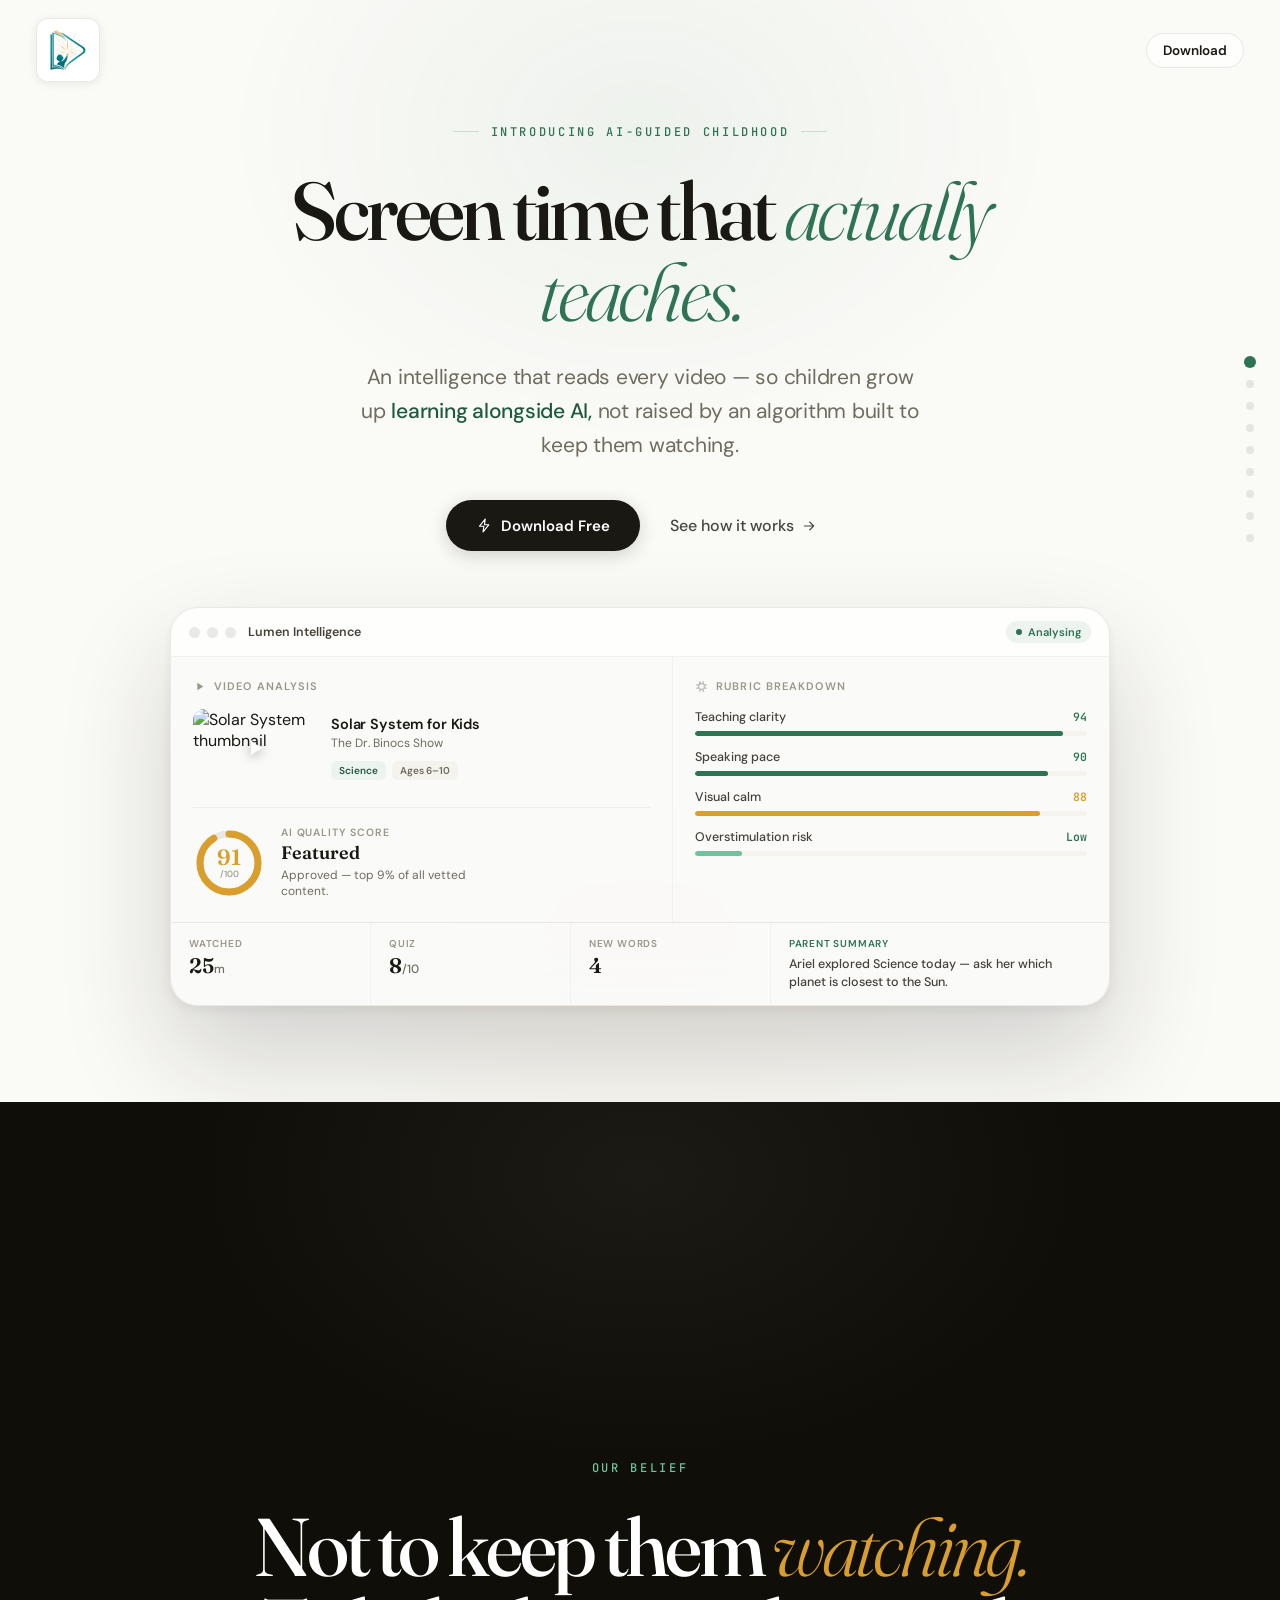
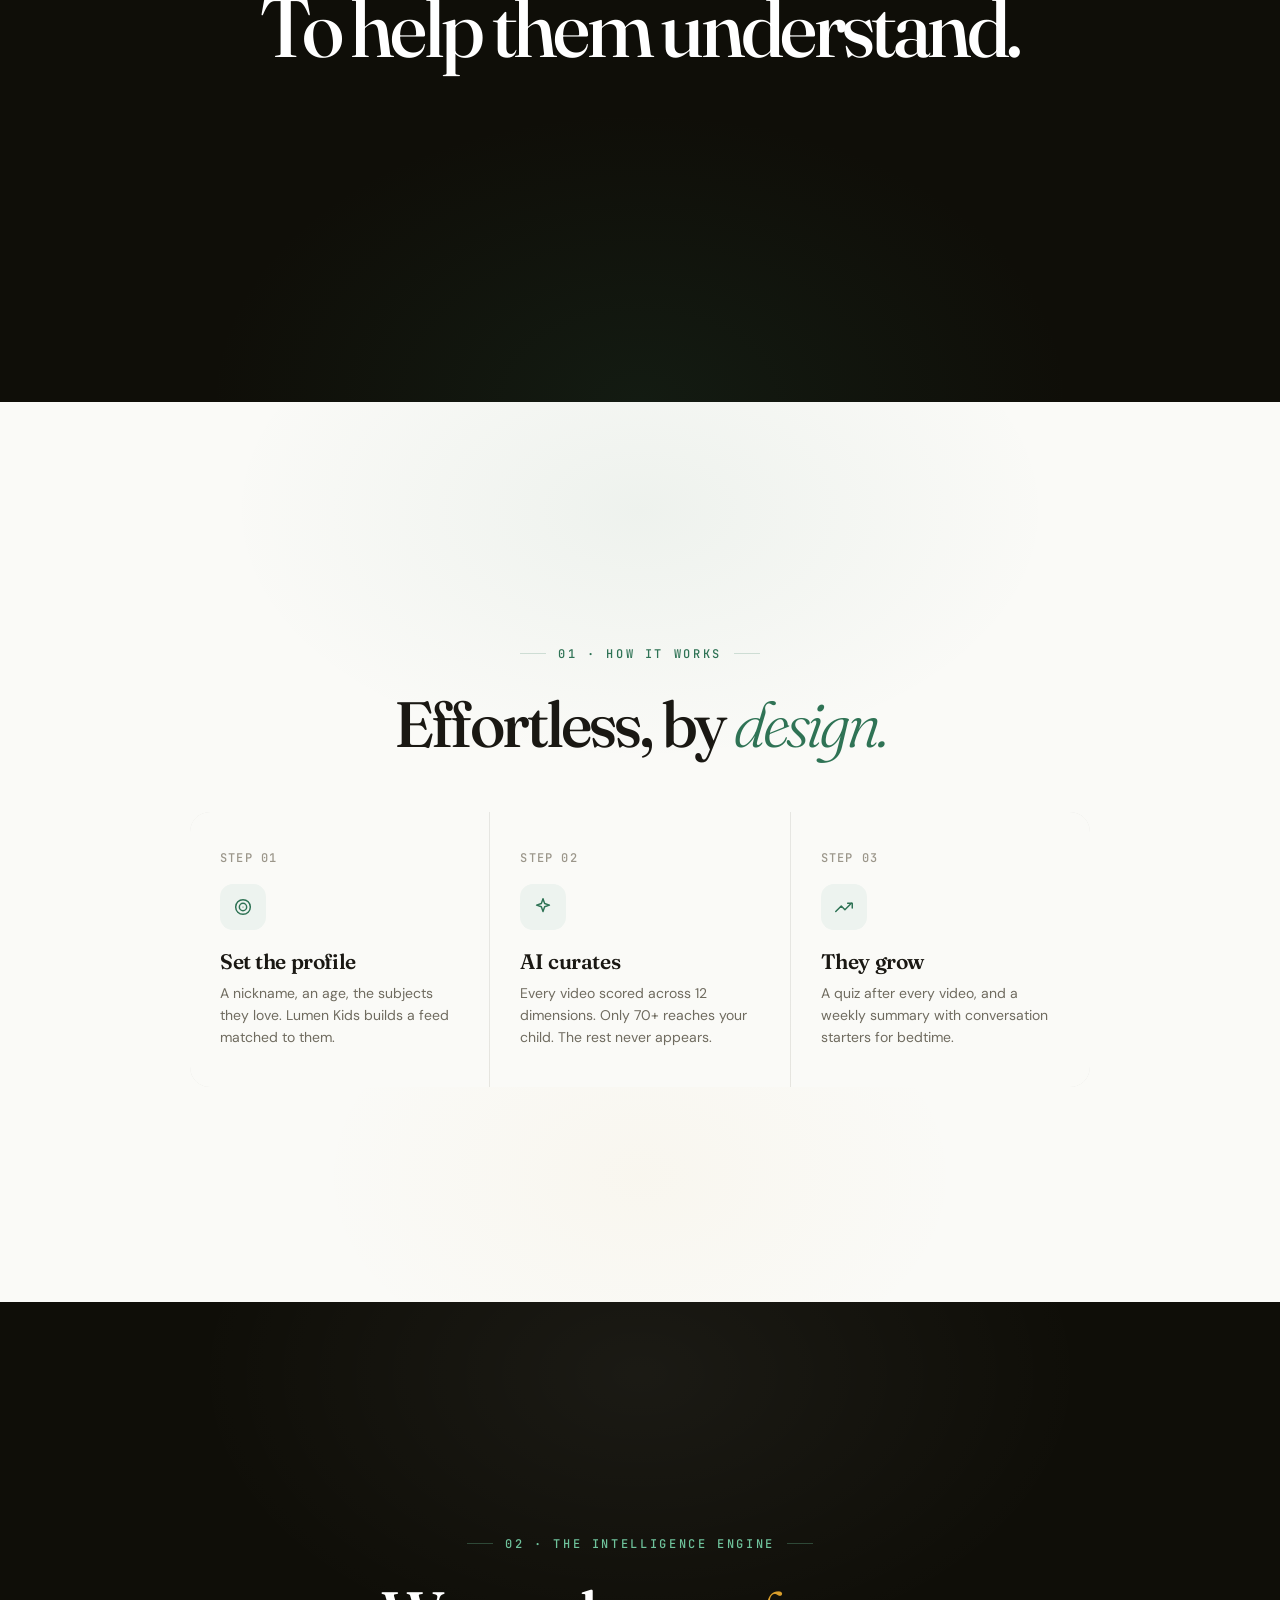
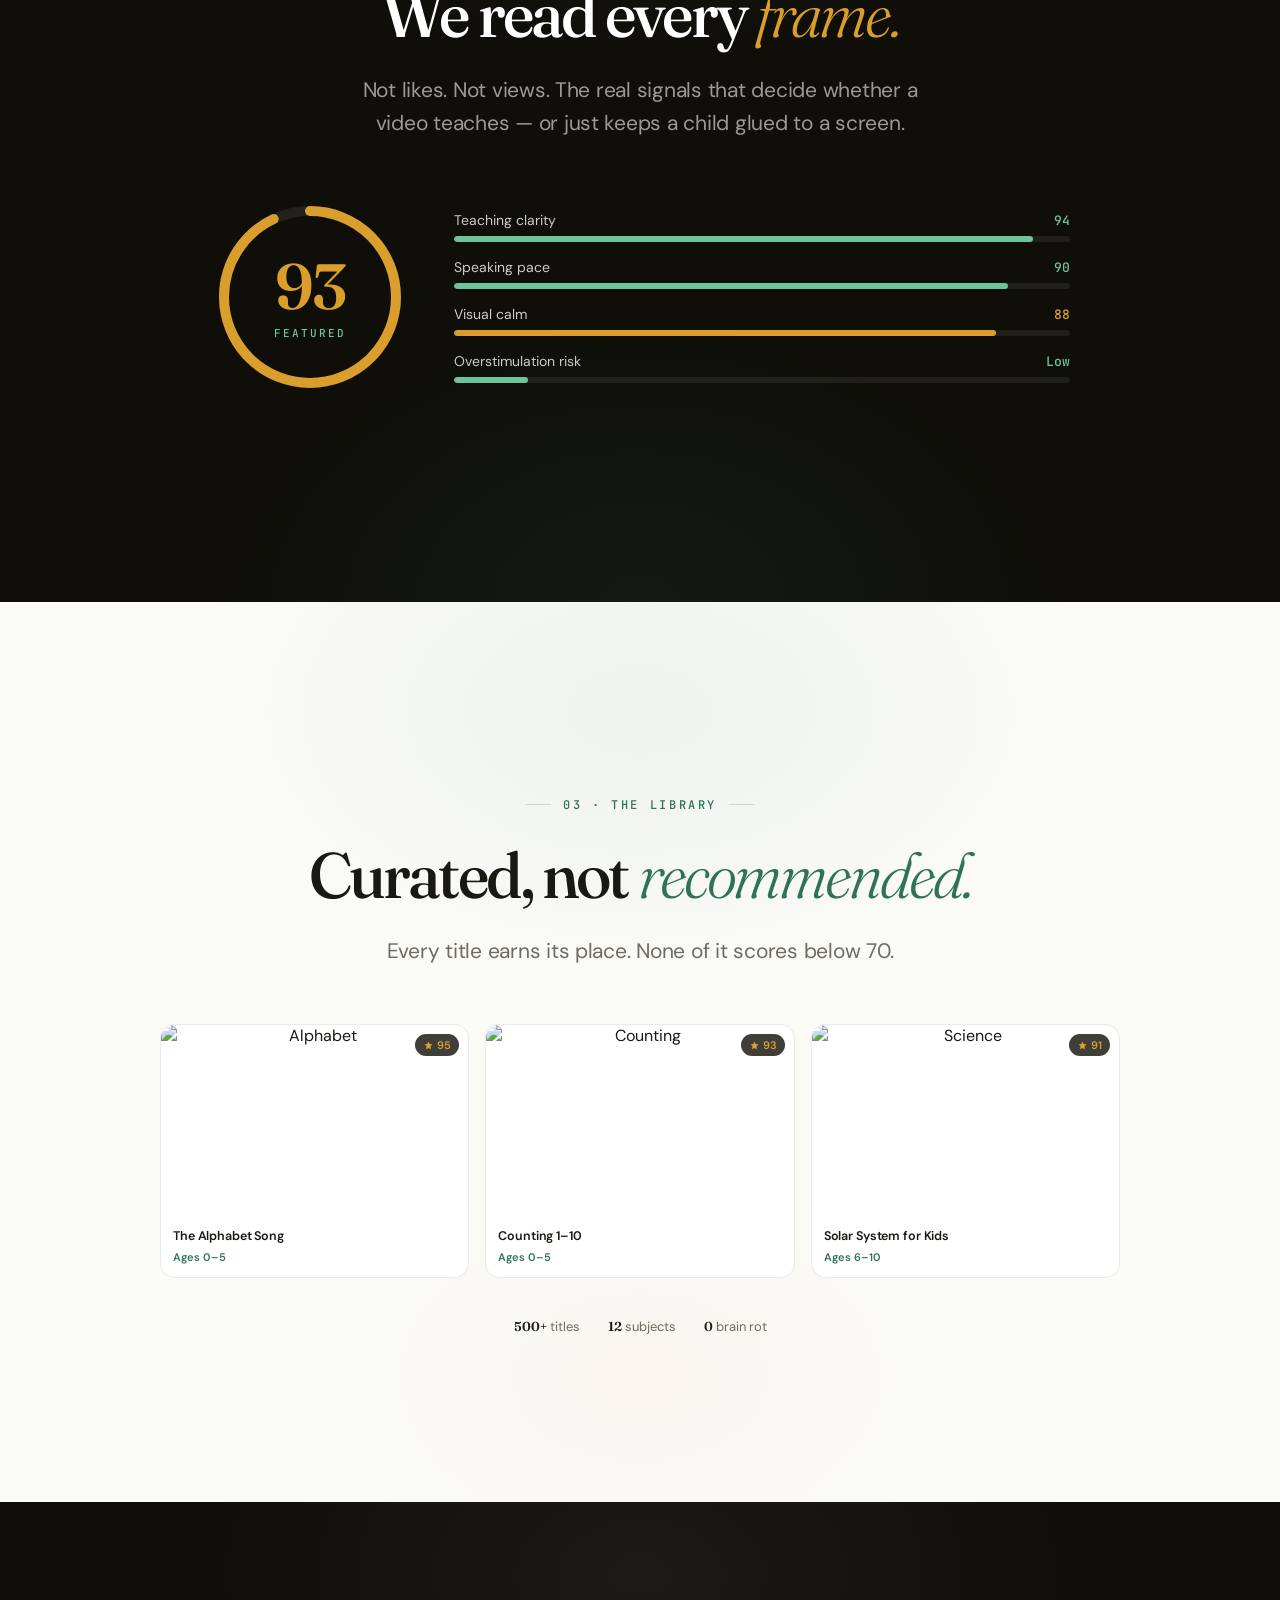
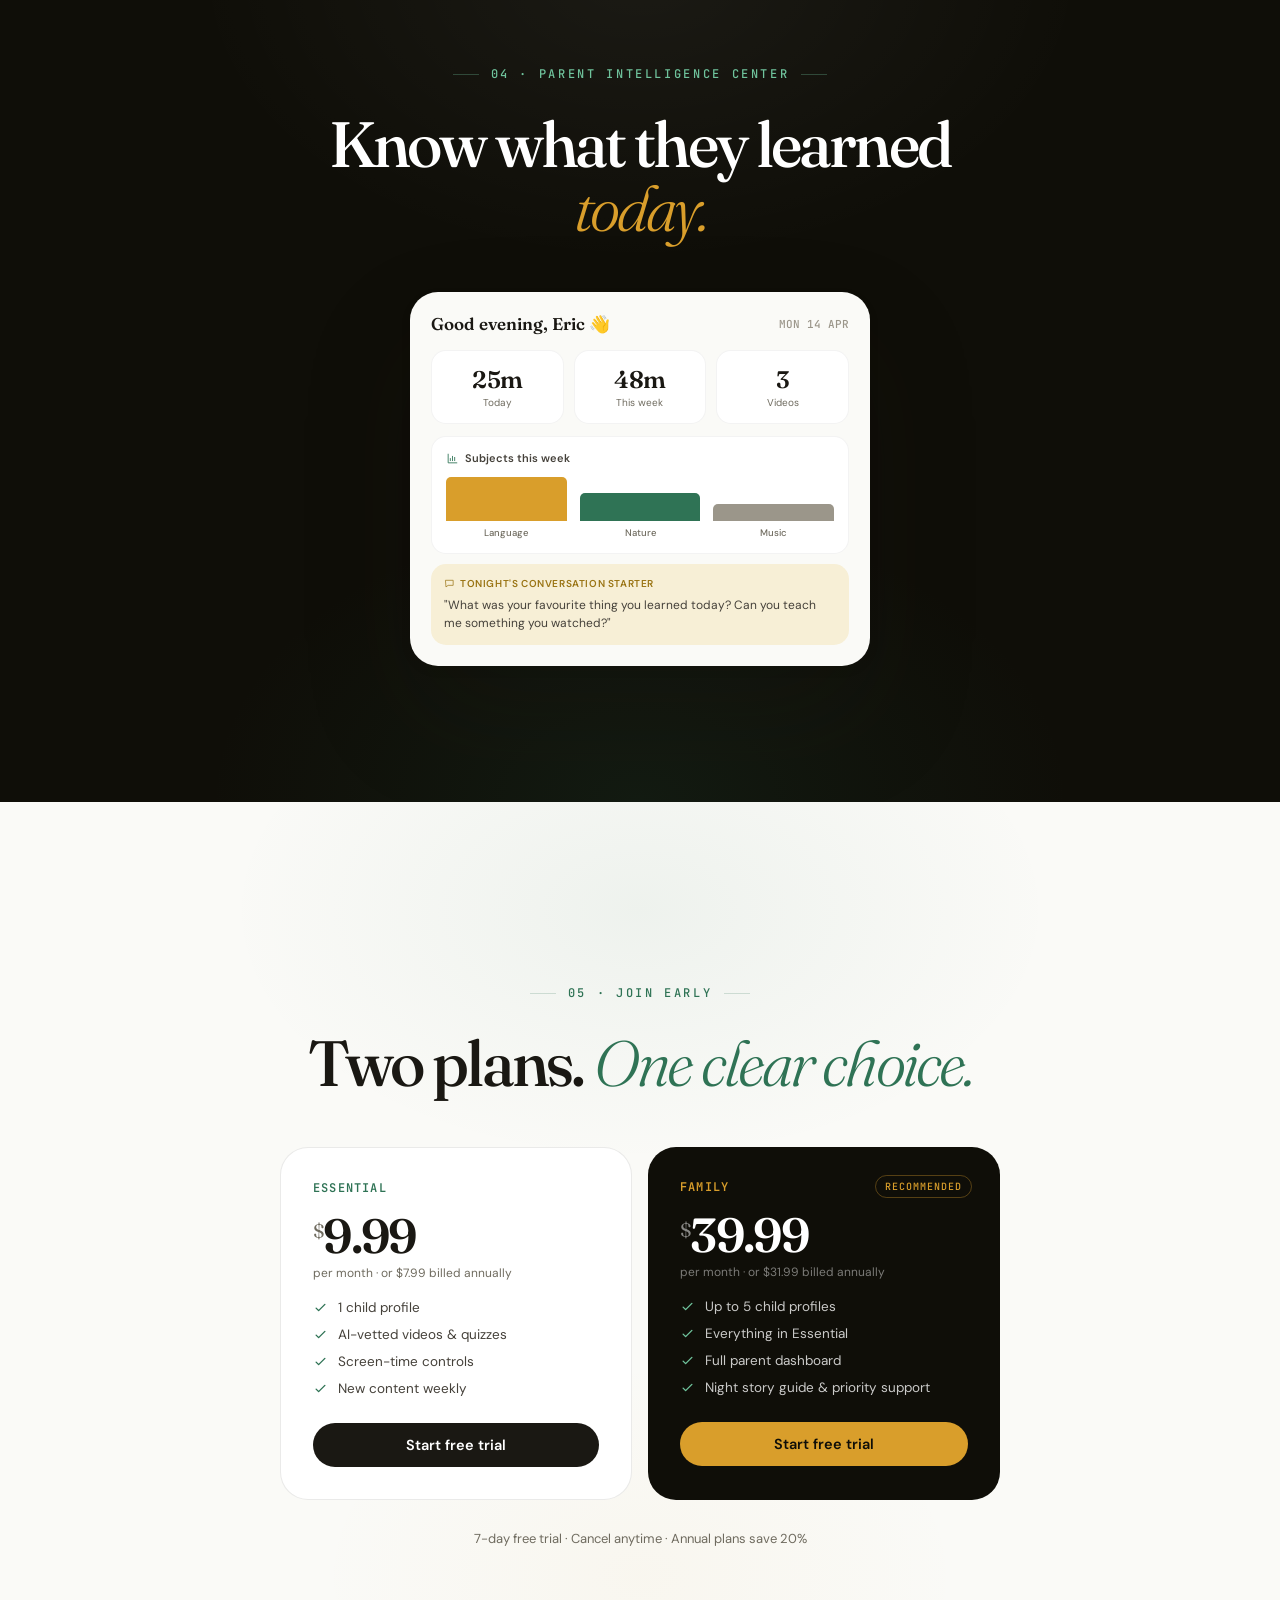
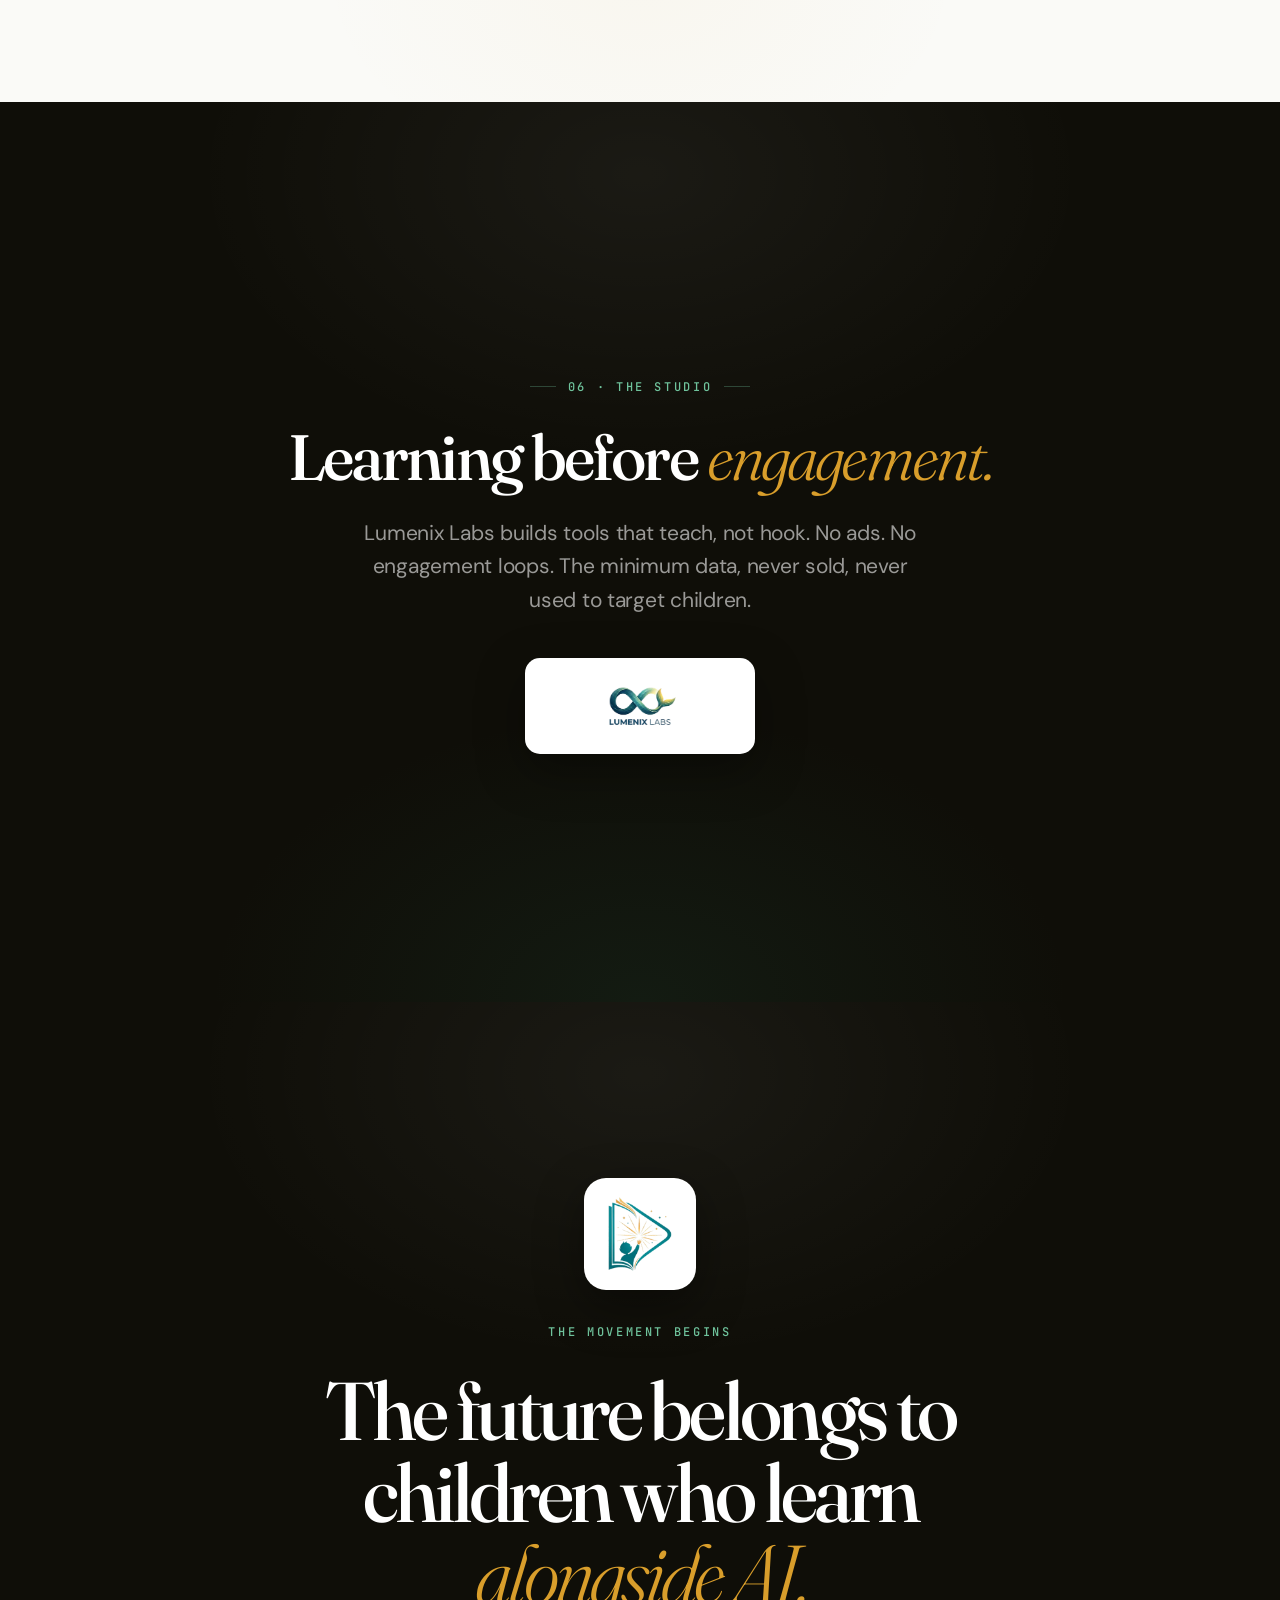
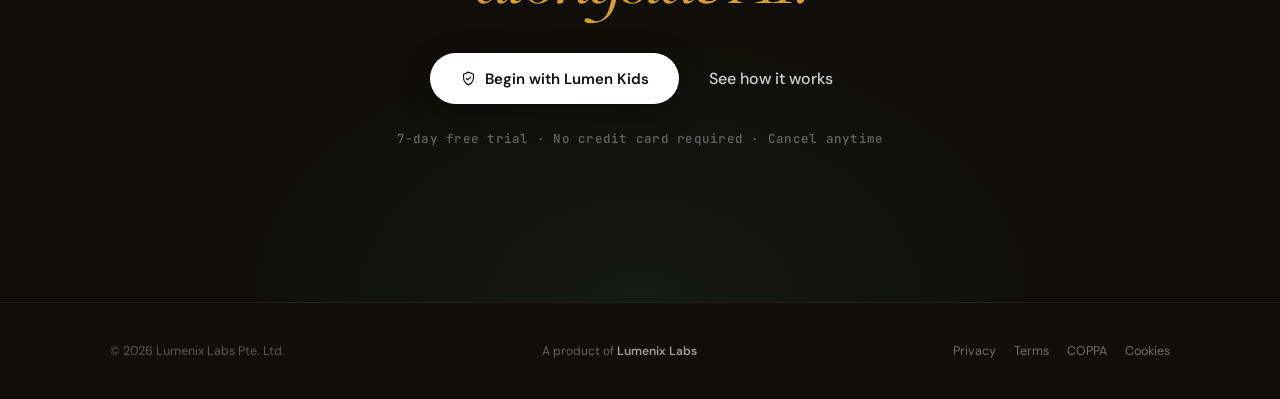
==== commit 9fdcb5bd: "updated 11Jun2026" ====
--- a/index.html
+++ b/index.html
@@ -56,7 +56,7 @@
 
 /* ─── CHROME (minimal) ─── */
 .top { position: fixed; inset: 0 0 auto 0; z-index: 100; display: flex; align-items: center; justify-content: space-between; padding: 18px 36px; mix-blend-mode: normal; transition: opacity .4s; }
-.top .brand-chip img { width: 64px; height: auto; display: block; transform: scale(1.6); transform-origin: 50% 5%; }
+.top .brand-chip img { width: 46px; height: 46px; display: block; }
 .top .dl { font: 600 13.5px 'DM Sans'; color: var(--ink); text-decoration: none; background: rgba(255,255,255,0.7); backdrop-filter: blur(16px); border: 1px solid var(--line); padding: 8px 16px; border-radius: 100px; transition: transform .2s; }
 .top .dl:hover { transform: translateY(-1px); }
 .top.on-dark .dl { color: #fff; background: rgba(255,255,255,0.1); border-color: var(--dark-line); }
@@ -214,12 +214,12 @@
 /* ─── CTA mark ─── */
 .cta-mark-row { display: flex; justify-content: center; margin-bottom: 30px; }
 .cta-mark { display: flex; align-items: center; justify-content: center; background: #fff; border-radius: 22px; width: 112px; height: 112px; overflow: hidden; box-shadow: 0 16px 48px rgba(0,0,0,0.4); }
-.cta-mark img { width: 112px; height: auto; display: block; transform: scale(1.6); transform-origin: 50% 5%; }
+.cta-mark img { width: 82px; height: 82px; display: block; }
 .cta-note { margin-top: 26px; font: 500 12.5px 'JetBrains Mono'; color: rgba(255,255,255,0.35); letter-spacing: 0.02em; }
 
 /* ─── ABOUT card ─── */
 .about-card { display: inline-flex; align-items: center; justify-content: center; background: #fff; border-radius: var(--r-md); padding: 0; margin-top: 40px; width: 230px; height: 96px; overflow: hidden; box-shadow: 0 16px 48px rgba(0,0,0,0.35); }
-.about-card img { width: 230px; height: auto; display: block; transform: translateY(-4px); }
+.about-card img { max-width: 82%; max-height: 80%; width: auto; height: auto; display: block; }
 
 /* ─── FOOTER (compact, not a slide) ─── */
 footer { background: var(--dark); color: rgba(255,255,255,0.4); padding: 40px 36px; border-top: 1px solid var(--dark-line); }
@@ -272,7 +272,7 @@
 
 <!-- CHROME -->
 <div class="top" id="top">
-  <span class="brand-chip"><img src="Lumen Kids.svg" alt="Lumen Kids"></span>
+  <span class="brand-chip"><img src="lumen-kids-icon.webp" alt="Lumen Kids"></span>
   <a href="download.html" class="dl">Download</a>
 </div>
 <nav class="dots" id="dots">
@@ -463,7 +463,7 @@
     <div class="over r"><span class="ln"></span>06 · The studio<span class="ln"></span></div>
     <h2 class="statement sm r" data-d="1">Learning before <em>engagement.</em></h2>
     <p class="say r" data-d="2">Lumenix Labs builds tools that teach, not hook. No ads. No engagement loops. The minimum data, never sold, never used to target children.</p>
-    <div class="about-card r" data-d="3"><img src="Lumenix Labs Logo.svg" alt="Lumenix Labs"></div>
+    <div class="about-card r" data-d="3"><img src="lumenix-labs-mark.webp" alt="Lumenix Labs"></div>
   </div>
 </section>
 
@@ -471,7 +471,7 @@
 <section class="slide dark" id="download" data-dark="1">
   <div class="glow deep"></div>
   <div class="slide-in">
-    <div class="cta-mark-row r"><span class="cta-mark"><img src="Lumen Kids.svg" alt="Lumen Kids"></span></div>
+    <div class="cta-mark-row r"><span class="cta-mark"><img src="lumen-kids-icon.webp" alt="Lumen Kids"></span></div>
     <div class="over r" data-d="1">The movement begins</div>
     <h2 class="statement r" data-d="2">The future belongs to children who learn <em>alongside AI.</em></h2>
     <div class="acts r" data-d="3"><a href="download.html" class="btn btn-light"><svg class="ic"><use href="#i-shield"/></svg>Begin with Lumen Kids</a><a href="#how" class="btn-ghost">See how it works</a></div>
@@ -484,7 +484,7 @@
   <div class="f-in">
     <div class="f-copy" style="color:rgba(255,255,255,0.3)">© 2026 Lumenix Labs Pte. Ltd.</div>
     <div class="f-lx"><span style="font-size:12px;color:rgba(255,255,255,0.35)">A product of <b style="color:rgba(255,255,255,0.6);font-weight:600">Lumenix Labs</b></span></div>
-    <div class="f-legal"><a href="privacy.html">Privacy</a><a href="terms.html">Terms</a><a href="coppa.html">COPPA</a></div>
+    <div class="f-legal"><a href="privacy.html">Privacy</a><a href="terms.html">Terms</a><a href="coppa.html">COPPA</a><a href="cookies.html">Cookies</a></div>
   </div>
 </footer>
 
